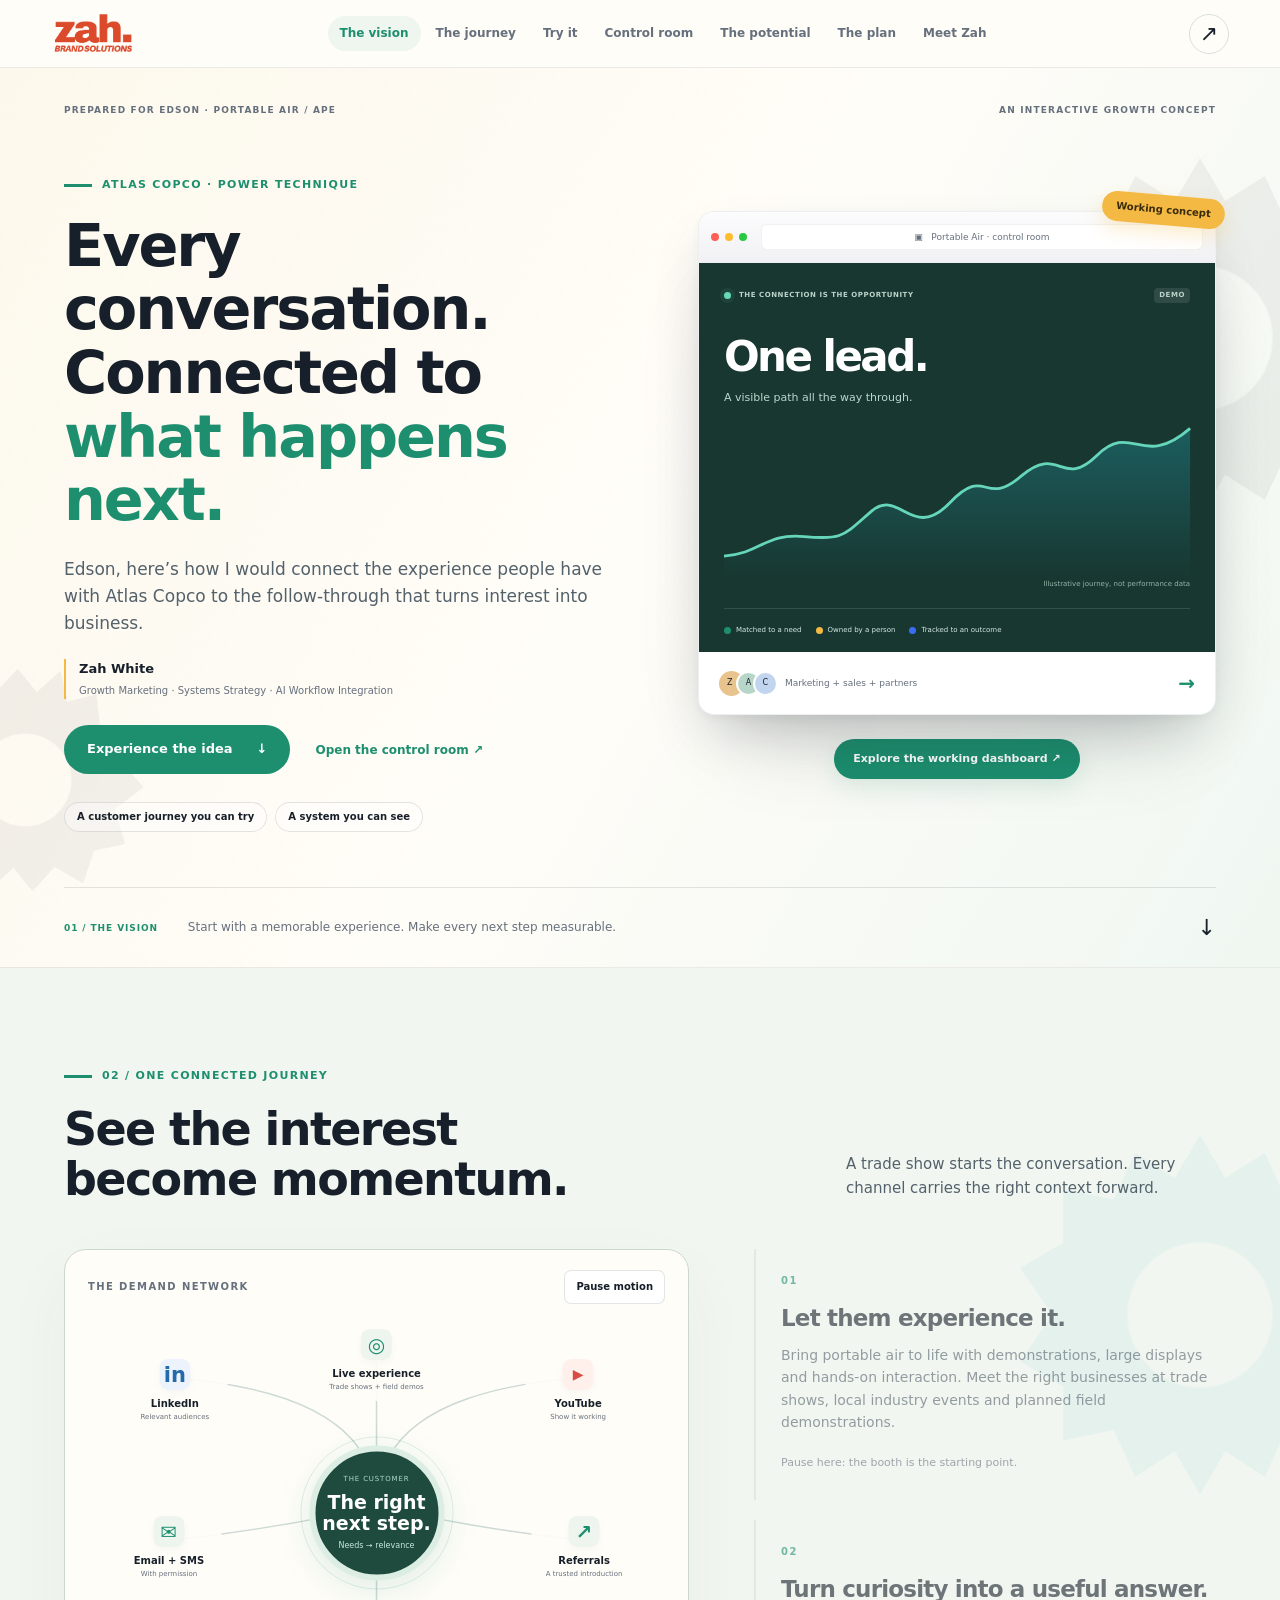
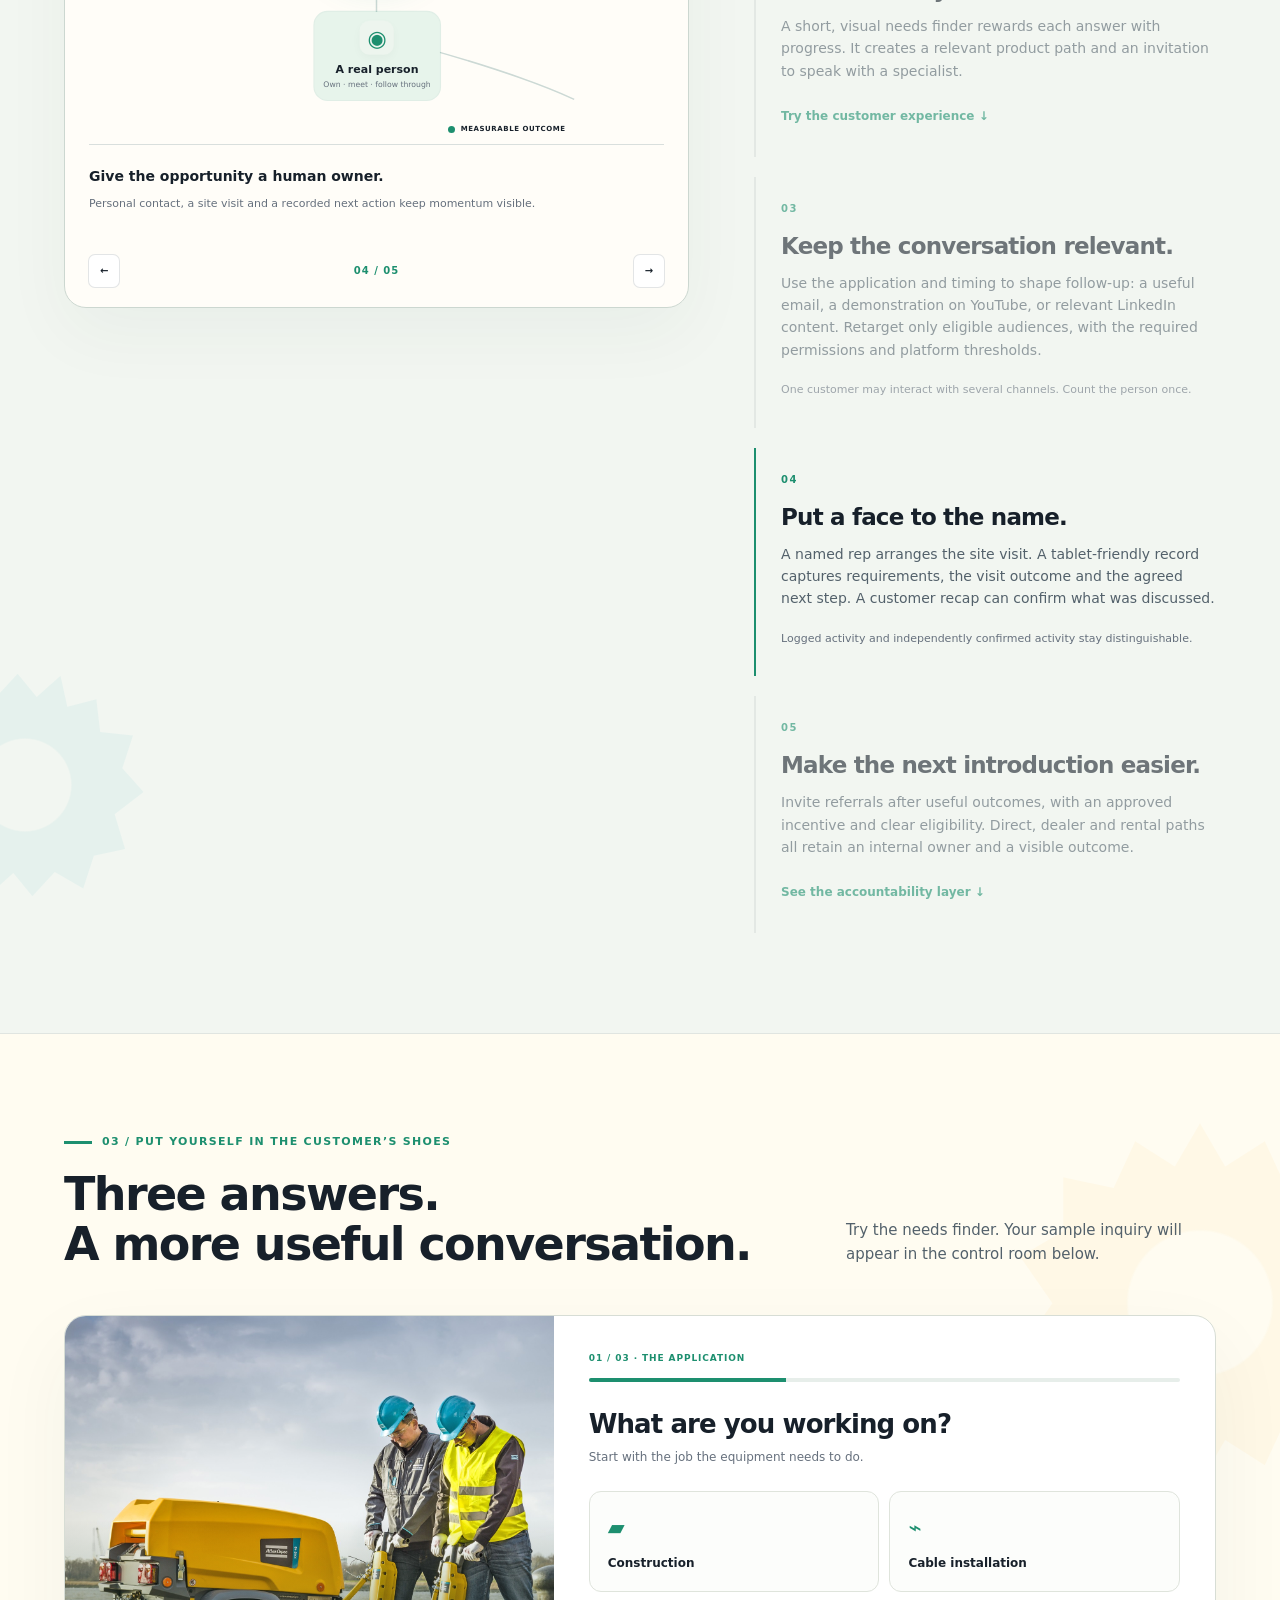
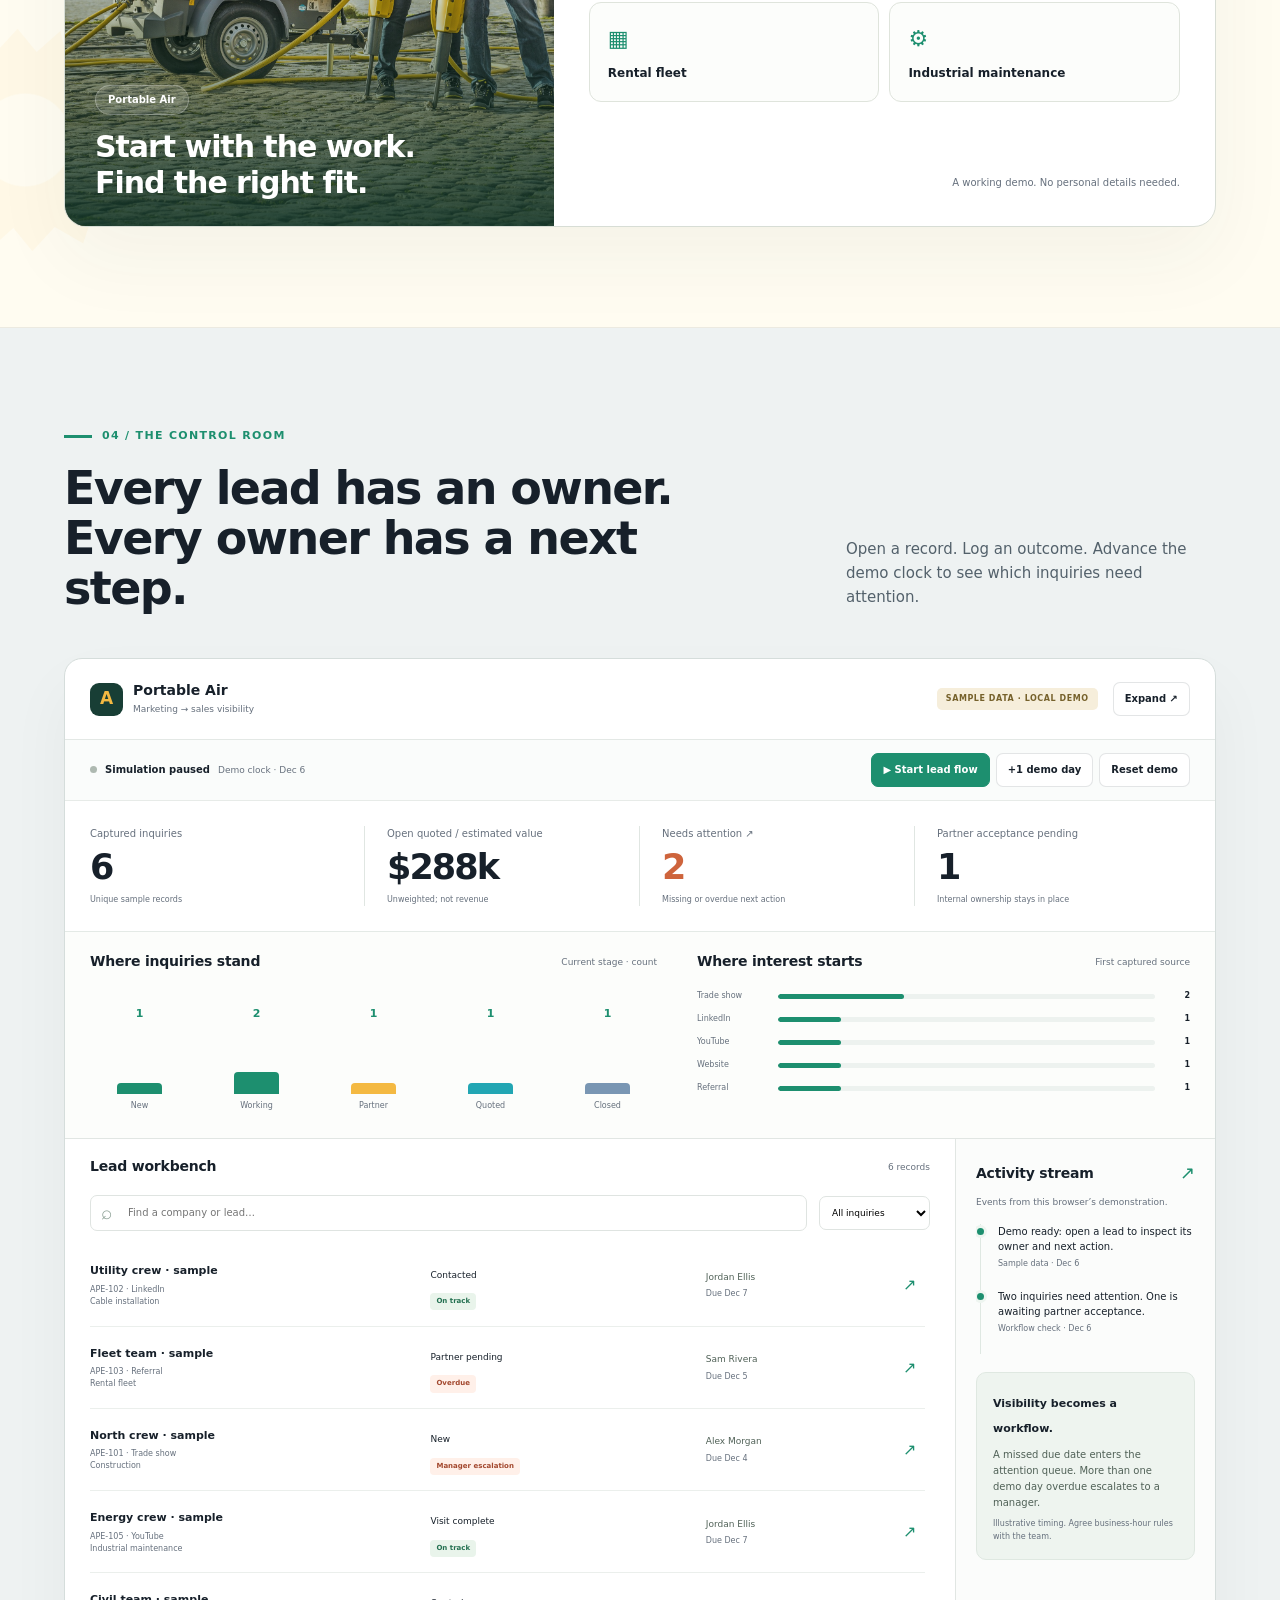
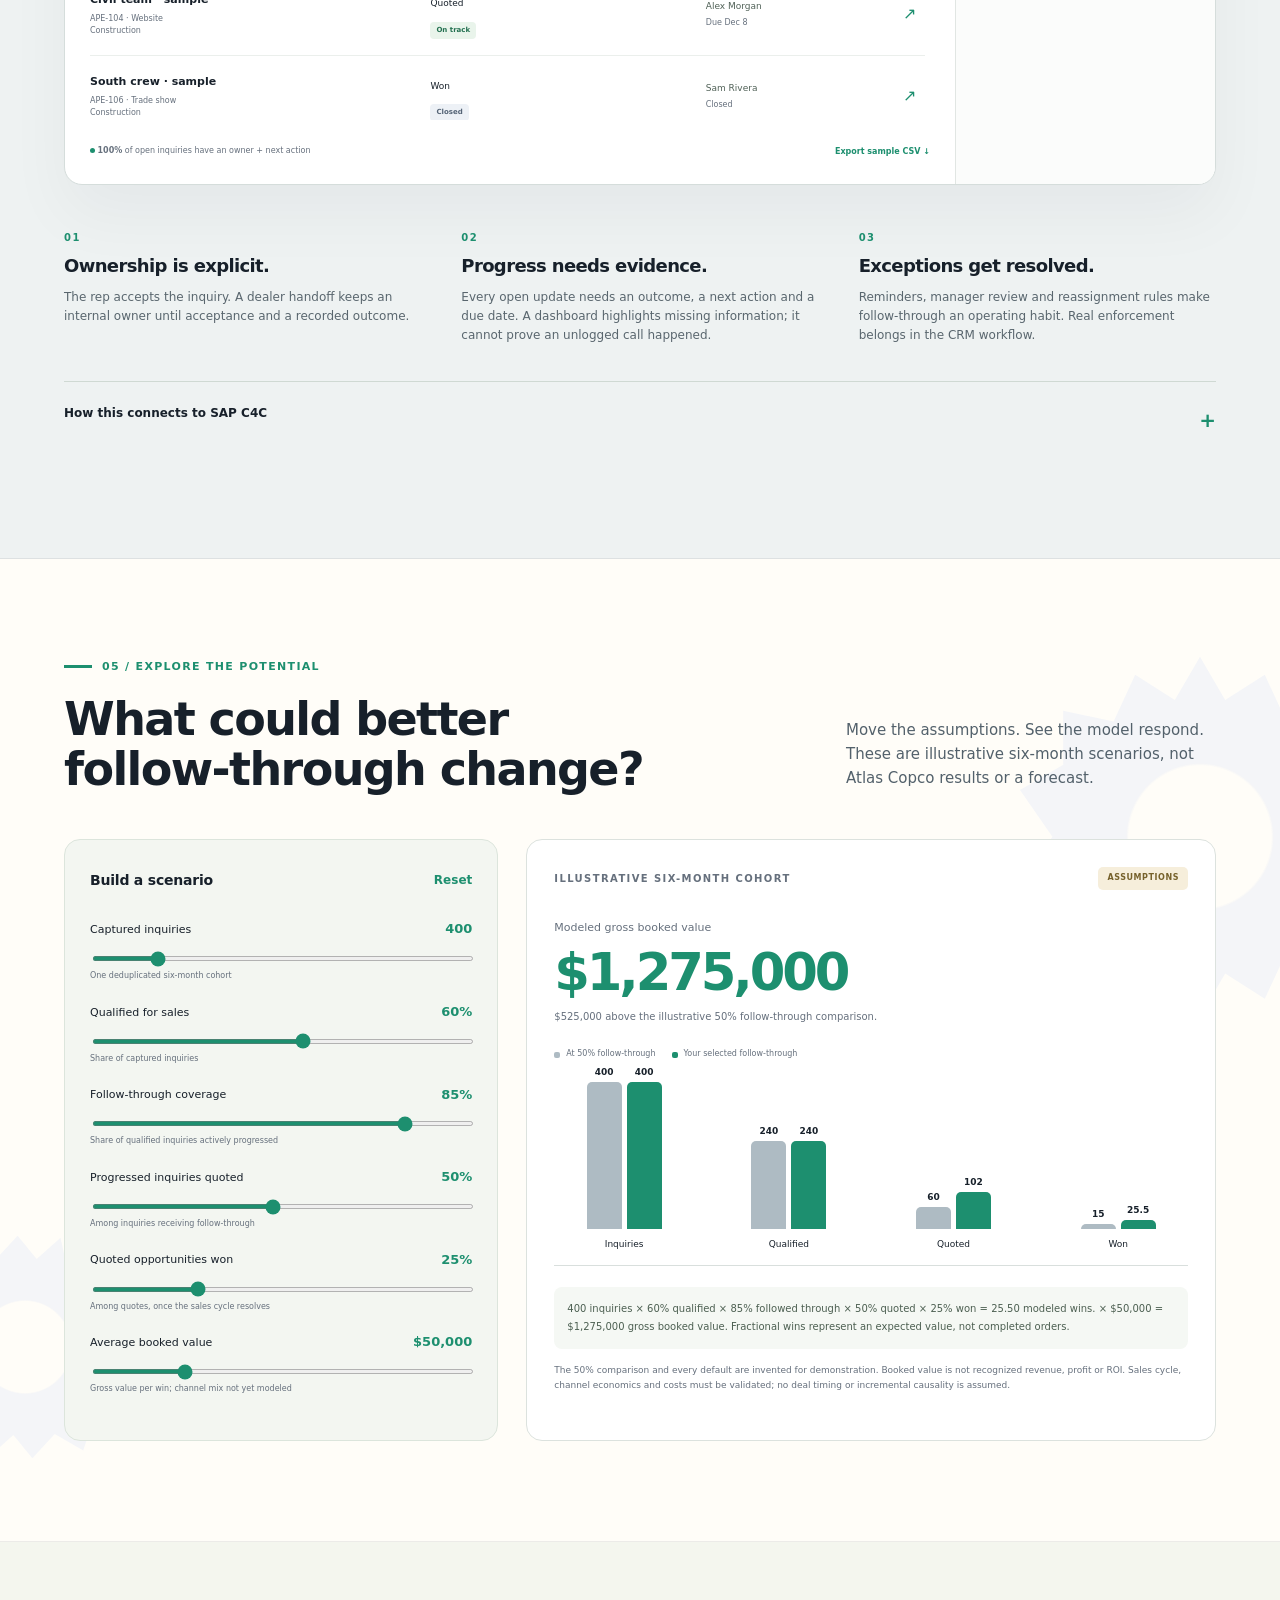
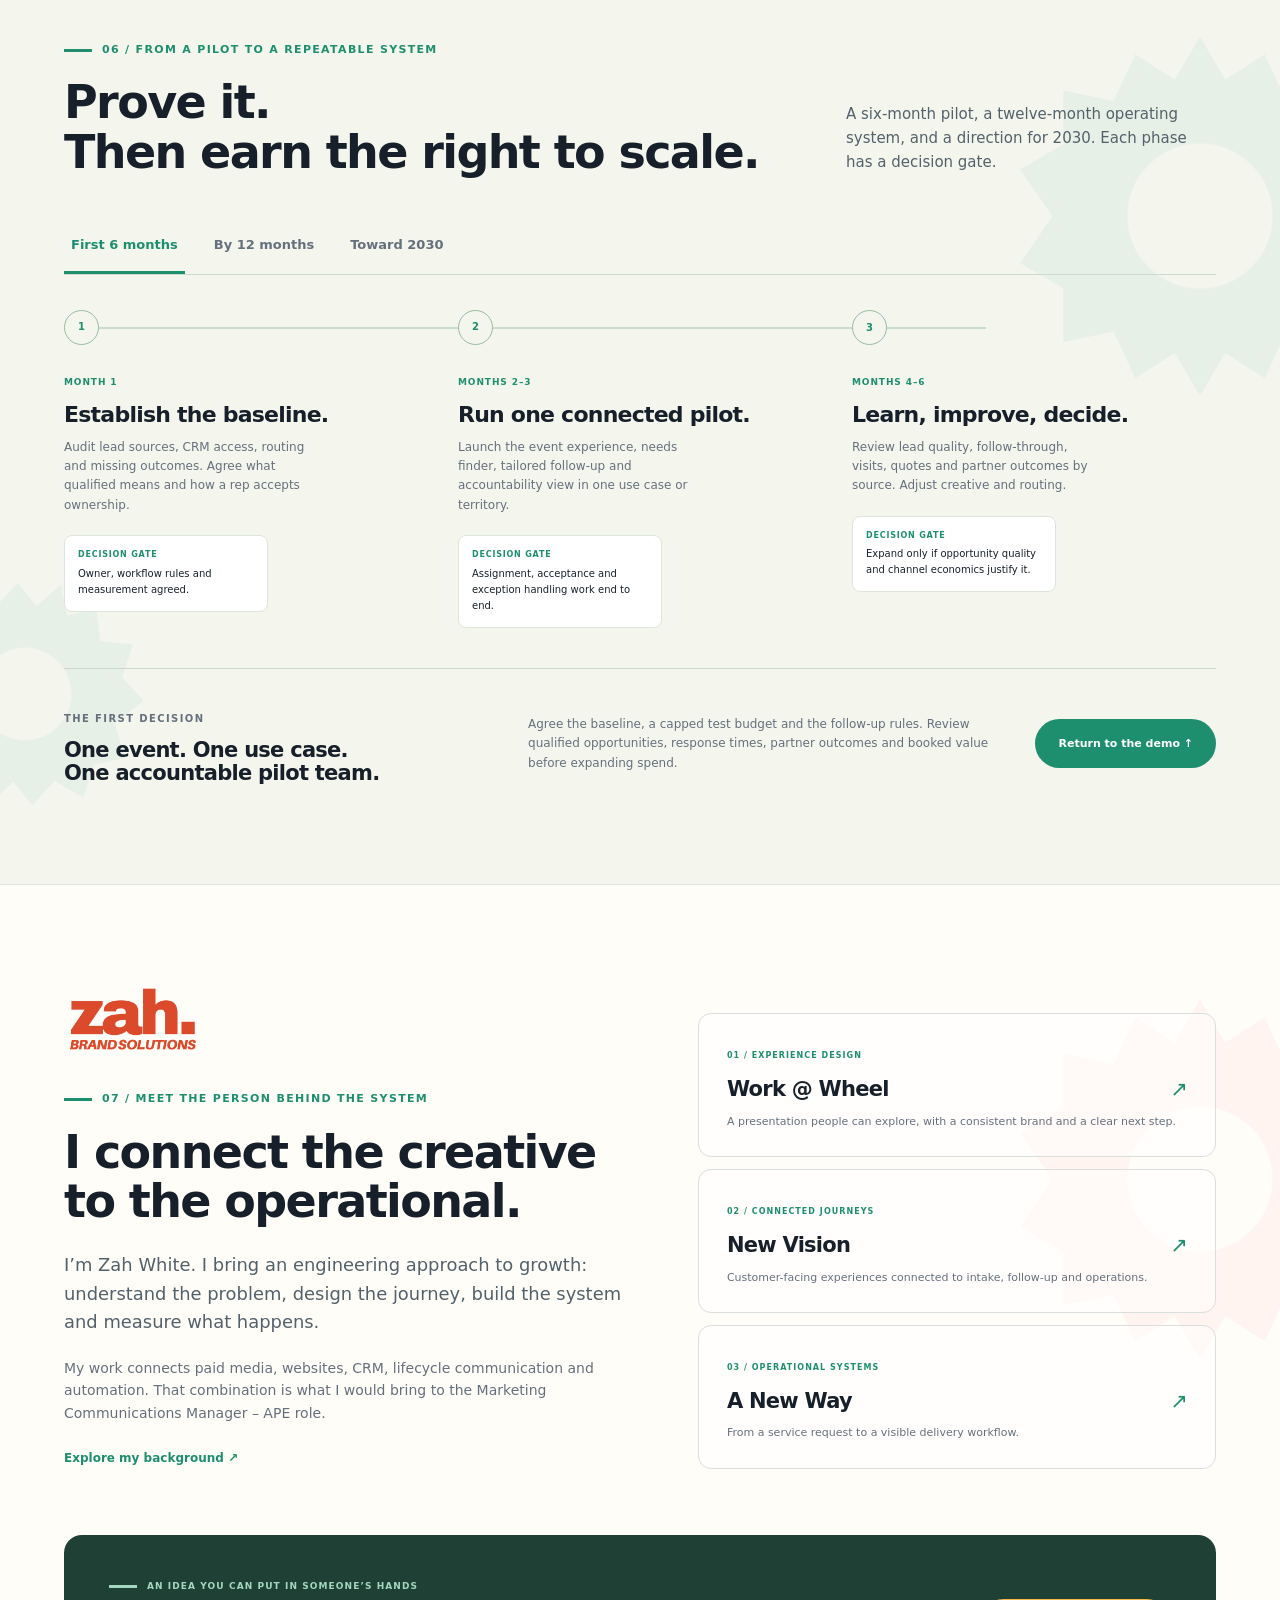
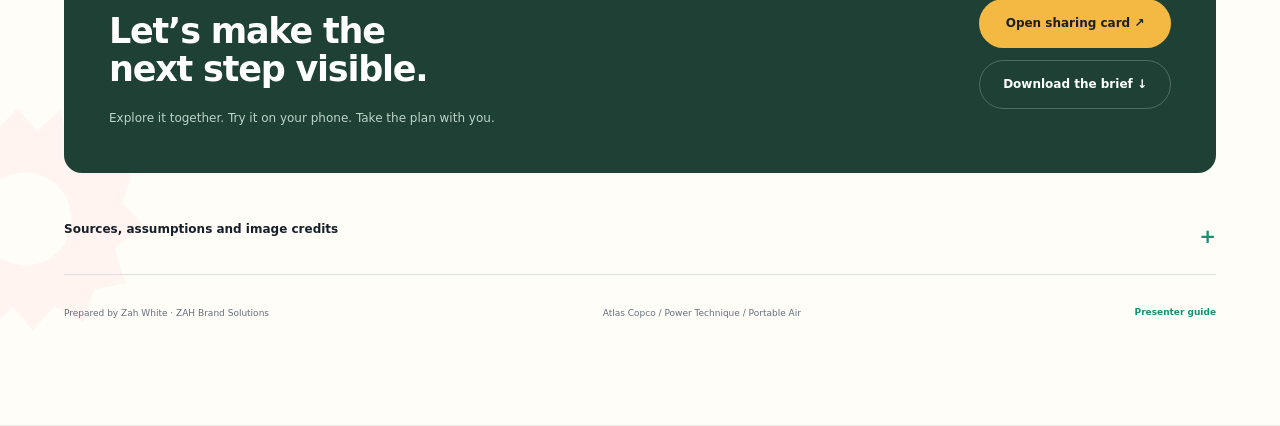
==== index.html @ 342d5163 "Publish interactive Portable Air growth concept" ====
<!doctype html>
<html lang="en">
<head>
<meta charset="utf-8"><meta name="viewport" content="width=device-width,initial-scale=1">
<meta name="robots" content="noindex,nofollow"><meta name="theme-color" content="#fffdf8">
<meta name="description" content="An interactive Portable Air growth concept by Zah White: experience the customer journey, lead accountability and a measurable pilot.">
<title>From interest to impact | Zah × Atlas Copco</title>
<link rel="icon" href="assets/zah-logo.png">
<style>/* ZAH Proposal Page system: palette, gear field, pills and browser teaser
   derived from the canonical New Vision reference. Interview-specific UI below. */
:root{--ink:#17202a;--muted:#66707d;--paper:#fffdf8;--line:#d9dfdd;--green:#1d8f6f;--teal:#22a6b3;--coral:#f05d5e;--gold:#f4b942;--blue:#3c6df0;--charcoal:#263238;--shadow:0 18px 42px rgba(23,32,42,.14)}
*{box-sizing:border-box}html{scroll-behavior:smooth;color-scheme:light;overflow-x:hidden;scroll-padding-top:90px}body{margin:0;font-family:Inter,ui-sans-serif,system-ui,-apple-system,BlinkMacSystemFont,"Segoe UI",sans-serif;color:var(--ink);background:var(--paper);line-height:1.6}button,input,select,textarea{font:inherit}button,a,input,select,textarea{-webkit-tap-highlight-color:transparent}button{cursor:pointer}a{color:inherit}button:disabled{opacity:.45;cursor:default}img,svg{max-width:100%}h1,h2,h3,p{margin-top:0}h1,h2,h3{line-height:1.08;letter-spacing:-.035em;text-wrap:balance}h1{font-size:clamp(36px,4.6vw,60px);margin-bottom:24px}h1 em{font-style:normal;color:var(--green)}h2{font-size:clamp(28px,3.8vw,46px);max-width:22ch;margin-bottom:24px}h3{font-size:21px;margin-bottom:13px}p{margin-bottom:20px}button{color:inherit}a,button{touch-action:manipulation}button:focus-visible,a:focus-visible,input:focus-visible,select:focus-visible,textarea:focus-visible,summary:focus-visible{outline:3px solid var(--blue);outline-offset:4px}[hidden]{display:none!important}.skip{position:fixed;top:-80px;left:15px;z-index:1000;padding:12px;background:white}.skip:focus{top:15px}.progress{position:fixed;inset:0 0 auto;height:4px;z-index:70;background:linear-gradient(90deg,var(--green),var(--teal),var(--gold),var(--coral));transform-origin:left;transform:scaleX(0)}
.nav-shell{position:sticky;top:0;z-index:30;display:flex;align-items:center;gap:24px;justify-content:space-between;padding:12px clamp(20px,4vw,70px);background:rgba(255,253,248,.94);border-bottom:1px solid #26323818;backdrop-filter:blur(18px)}.brand-link{flex-shrink:0;display:flex}.brand-link img{width:86px;height:auto;max-height:45px;object-fit:contain}.nav{display:flex;gap:3px;overflow-x:auto;scrollbar-width:none}.nav a{padding:8px 12px;border-radius:99px;text-decoration:none;font-size:12px;font-weight:750;color:var(--muted);white-space:nowrap}.nav a:hover,.nav a.active{color:var(--green);background:#1d8f6f12}.icon-btn{border:1px solid var(--line);background:transparent;width:40px;height:40px;border-radius:50%;display:inline-grid;place-items:center;flex-shrink:0;font-size:22px;line-height:1}.icon-btn:hover{background:#1d8f6f10}.section{position:relative;padding:clamp(56px,8vw,100px) clamp(22px,5vw,72px);border-bottom:1px solid #26323816;isolation:isolate}.section:not(.journey){overflow:hidden}.wrap{position:relative;z-index:1;width:min(1180px,100%);margin:auto}.wide{width:min(1320px,100%)}.section.gear-field::before,.section.gear-field::after{content:"";position:absolute;z-index:-1;width:var(--gear-size,360px);aspect-ratio:1;background:var(--gear-color,var(--charcoal));opacity:.055;pointer-events:none;transform:rotate(var(--gear-rotate,0deg));clip-path:polygon(50% 0%,57% 12%,68% 5%,74% 18%,88% 15%,88% 30%,100% 37%,91% 50%,100% 63%,88% 70%,88% 85%,74% 82%,68% 95%,57% 88%,50% 100%,43% 88%,32% 95%,26% 82%,12% 85%,12% 70%,0% 63%,9% 50%,0% 37%,12% 30%,12% 15%,26% 18%,32% 5%,43% 12%);mask:radial-gradient(circle,transparent 0 28%,#000 29% 100%)}.section.gear-field::before{right:-100px;top:10%}.section.gear-field::after{left:-90px;bottom:8%;width:230px;--gear-rotate:18deg}.eyebrow{display:flex;align-items:center;gap:10px;margin-bottom:20px;color:var(--green);font-weight:800;text-transform:uppercase;font-size:11px;letter-spacing:.12em;line-height:1.5}.eyebrow::before{content:"";width:28px;height:3px;background:var(--green);flex-shrink:0}.lead{font-size:clamp(16px,1.4vw,19px);line-height:1.6;color:#53616b;max-width:680px}.label{font-size:10px;font-weight:800;letter-spacing:.14em;color:var(--muted)}.micro{font-size:11px;color:var(--muted);line-height:1.6}.button{display:inline-flex;align-items:center;justify-content:center;gap:24px;min-height:49px;padding:13px 23px;border-radius:99px;background:var(--gold);color:var(--ink);font-weight:800;text-decoration:none;border:0;font-size:13px;transition:transform .2s,background .2s;text-align:center}.button:hover{transform:translateY(-2px)}.button.green{background:var(--green);color:white}.button.green:hover{background:#167558}.button.ghost{background:transparent;border:1px solid #26323830}.button.light{color:white;border-color:#ffffff3a}.text-link{border:0;background:none;color:var(--green);font-size:12px;font-weight:800;padding:6px 0;text-decoration:none;line-height:1.5}.text-link:hover{text-decoration:underline}.cta-row{display:flex;gap:25px;align-items:center;flex-wrap:wrap}.chips{display:flex;flex-wrap:wrap;gap:8px;margin-top:28px}.chip{display:inline-flex;padding:6px 12px;border:1px solid #26323820;border-radius:99px;background:#ffffff60;font-size:10px;font-weight:650}.split{display:grid;grid-template-columns:minmax(0,1.1fr) minmax(0,1fr);gap:clamp(32px,5vw,72px);align-items:center}.hero{background:linear-gradient(120deg,#f8efd75e,transparent 50%),linear-gradient(300deg,#dcefe871,transparent 50%),var(--paper);padding-top:35px;padding-bottom:0}.hero-topline{display:flex;justify-content:space-between;font-size:9px;font-weight:700;letter-spacing:.13em;color:var(--muted);padding-bottom:40px}.hero-grid{padding-bottom:55px}.hero .eyebrow{margin-top:20px}.hero .lead{font-size:17px}.byline{margin:22px 0 26px;border-left:2px solid var(--gold);padding-left:13px}.byline strong{display:block;font-size:13px}.byline span{display:block;font-size:10px;color:var(--muted);margin-top:3px;max-width:330px}.site-teaser{position:relative;display:block;text-decoration:none;text-align:center;animation:teaserFloat 6s ease-in-out infinite;max-width:540px;margin:auto;width:100%}.site-teaser:hover{animation-play-state:paused}.browser-mock{position:relative;z-index:1;border-radius:16px;overflow:hidden;border:1px solid #17202a12;background:white;box-shadow:0 4px 8px #17202a08,0 25px 55px -15px #17202a36,0 50px 90px -40px #17202a30}.browser-bar{display:flex;align-items:center;gap:6px;padding:12px;background:linear-gradient(#fcfcfd,#f1f1f4);border-bottom:1px solid #17202a10}.browser-bar i{width:8px;height:8px;border-radius:50%}.r{background:#ff5f57}.y{background:#febc2e}.g{background:#28c840}.url{flex:1;margin-left:8px;font-size:9px;color:var(--muted);border:1px solid #17202a10;border-radius:6px;background:white;padding:5px}.teaser-tag{position:absolute;top:-16px;right:-9px;z-index:3;background:var(--gold);color:#3a2b0c;font-size:10px;font-weight:850;padding:7px 14px;border-radius:99px;transform:rotate(5deg);box-shadow:0 8px 18px #f4b94240}.teaser-cta{display:inline-flex;background:var(--green);color:white;font-size:11px;font-weight:750;padding:11px 19px;border-radius:99px;margin-top:24px;box-shadow:0 9px 24px #1d8f6f20}.hero-dash{background:#183731;color:white;padding:25px 25px 16px;text-align:left}.mini-heading{display:flex;gap:8px;align-items:center;letter-spacing:.08em;font-size:7px;font-weight:600;color:#bbd2c9}.demo-label{margin-left:auto;font-size:7px;background:#ffffff1a;border-radius:4px;padding:2px 5px}.live-dot,.tiny-dot{display:inline-block;width:7px;height:7px;background:var(--green);border-radius:50%;flex-shrink:0}.live-dot{background:#67d9b6;box-shadow:0 0 0 4px #67d9b612}.hero-number{margin:29px 0 0}.hero-number b{display:block;font-size:42px;line-height:1.2;letter-spacing:-.06em}.hero-number span{font-size:11px;color:#bcd7cb}.hero-line{margin-top:12px}.hero-line svg{width:100%;display:block;overflow:visible}.draw-line{stroke-dasharray:700;stroke-dashoffset:700;animation:draw 4s ease forwards}.hero-line>span{display:block;text-align:right;font-size:7px;color:#91b6a8}.mini-status{display:flex;gap:14px;flex-wrap:wrap;border-top:1px solid #ffffff20;padding-top:16px;margin-top:18px;font-size:7px;color:#d6e9e2}.mini-status span{display:flex;gap:5px;align-items:center}.gold{background:var(--gold)}.blue{background:var(--blue)}.teaser-foot{display:flex;align-items:center;gap:15px;padding:15px 20px;font-size:9px;color:var(--muted)}.teaser-foot b{margin-left:auto;font-size:20px;color:var(--green)}.avatar-stack{display:flex;align-items:center;border-radius:50%;background:#e8c38d;width:25px;height:25px;font-size:8px;padding-left:8px;margin-right:26px;color:var(--ink);position:relative}.avatar-stack span{position:absolute;border:2px solid white;display:grid;place-items:center;border-radius:50%;width:25px;height:25px;left:17px;background:#b7d5c9}.avatar-stack span+span{left:34px;background:#c1d5ef}.chapter-foot{border-top:1px solid #26323820;padding:22px 0;display:flex;align-items:center;gap:30px}.chapter-foot>span{font-size:9px;font-weight:800;letter-spacing:.1em;white-space:nowrap;color:var(--green)}.chapter-foot p{font-size:12px;margin:0;color:var(--muted)}.chapter-foot a{margin-left:auto;text-decoration:none;font-size:22px}.section-heading{display:flex;justify-content:space-between;align-items:end;gap:55px;margin-bottom:45px}.section-heading h2{margin-bottom:0}.section-heading>.lead{max-width:370px;font-size:15px;margin:0 0 4px}.fade-up{transition:transform .7s ease,opacity .7s ease}.js .fade-up:not(.visible){opacity:0;transform:translateY(22px)}
.journey{background:#f2f6f1}.journey-layout{display:grid;grid-template-columns:1.15fr .85fr;gap:65px;align-items:start}.journey-visual{position:sticky;top:98px;border:1px solid #ccd7d0;border-radius:22px;background:#fffdf8;box-shadow:0 25px 70px #2043350b;overflow:hidden}.flow-top{padding:20px 23px 0;display:flex;justify-content:space-between;align-items:center;gap:12px}.small-btn{display:inline-flex;align-items:center;justify-content:center;gap:5px;min-height:34px;border:1px solid #26323820;background:white;border-radius:7px;padding:6px 11px;font-size:10px;font-weight:700;line-height:1.4}.small-btn:hover{background:#eef5f1}.small-btn.primary{color:white;background:var(--green);border-color:var(--green)}.network{position:relative;aspect-ratio:600/440;margin:0 15px;isolation:isolate}.connections{position:absolute;inset:0;width:100%;height:100%;overflow:visible}.flow-node{position:absolute;z-index:1;background:#fffdf8e8;border:0;display:flex;flex-direction:column;align-items:center;padding:8px;border-radius:12px;transform:translate(-50%,-50%);transition:transform .5s,background .5s,box-shadow .5s;min-width:105px}.flow-node b{font-size:10px;margin:6px 0 0}.flow-node small{font-size:7px;color:var(--muted)}.node-icon,.social-icon{width:31px;height:31px;border-radius:9px;background:#edf5ee;display:grid;place-items:center;font-size:20px;font-weight:700;color:var(--green);box-shadow:0 3px 9px #17202a08}.li{background:#edf3fc;color:#2469aa;font-size:21px}.yt{background:#fff0ec;color:#d64c42;font-size:14px}.flow-node.event{left:50%;top:13%}.flow-node.linkedin{left:16%;top:20%}.flow-node.youtube{left:84%;top:20%}.flow-node.email{left:15%;top:56%}.flow-node.referral{left:85%;top:56%}.flow-node.sales{left:50%;top:81%}.flow-hub{position:absolute;top:48%;left:50%;transform:translate(-50%,-50%);width:135px;height:135px;border-radius:50%;background:#1f4a3e;color:white;border:6px solid #dceee4;display:flex;flex-direction:column;align-items:center;justify-content:center;box-shadow:0 8px 35px #1d8f6f24;transition:transform .5s}.flow-hub>span:not(.hub-ring){font-size:7px;letter-spacing:.12em;color:#afd9c7}.flow-hub b{font-size:19px;line-height:1.1;margin:7px 0}.flow-hub small{font-size:8px;color:#c5e8dc}.hub-ring{position:absolute;inset:-15px;border:1px solid #1d8f6f24;border-radius:50%}.flow-result{position:absolute;left:62%;bottom:1%;font-size:7px;letter-spacing:.08em;font-weight:750;display:flex;align-items:center;gap:6px}.network[data-focus="0"] .event,.network[data-focus="2"] :is(.linkedin,.youtube,.email),.network[data-focus="3"] .sales,.network[data-focus="4"] .referral{background:#e7f4eb;transform:translate(-50%,-50%) scale(1.1);box-shadow:0 0 0 1px #1d8f6f22}.network[data-focus="1"] .flow-hub{transform:translate(-50%,-50%) scale(1.13)}.orb{offset-distance:0;animation:travel 4s linear infinite}.orb1{offset-path:path('M95 75Q300 90 300 205V335')}.orb2{offset-path:path('M505 75Q300 90 300 205V335');animation-delay:-1.5s;fill:var(--blue)}.orb3{offset-path:path('M80 240Q185 230 300 205V335Q435 370 500 400');animation-delay:-2.7s;fill:var(--gold)}.flow-caption{margin:5px 24px 0;padding:18px 0;border-top:1px solid var(--line);min-height:110px}.flow-caption b{font-size:14px}.flow-caption p{font-size:11px;margin:6px 0 0;color:var(--muted)}.scene-controls{display:flex;justify-content:space-between;align-items:center;padding:0 23px 19px}.scene-controls span{font-size:10px;letter-spacing:.1em;color:var(--green);font-weight:800}.journey-story{display:grid;gap:20px}.story-step{padding:24px 0 29px 25px;border-left:2px solid #d9dfdd;opacity:.6;transition:opacity .5s,border-color .5s;scroll-margin-top:120px}.story-step.active{opacity:1;border-color:var(--green)}.step-number{display:block;color:var(--green);font-size:10px;letter-spacing:.15em;font-weight:800;margin-bottom:17px}.story-step h3{font-size:23px}.story-step p{font-size:14px;color:#53616b}.story-step .micro{display:block}.finder-section{background:#fffcf1}.finder-layout{display:grid;grid-template-columns:.85fr 1.15fr;gap:0;border:1px solid #d7ddd5;border-radius:22px;overflow:hidden;box-shadow:0 30px 80px #2632380d;background:white}.finder-photo{position:relative;min-height:470px}.finder-photo img{position:absolute;width:100%;height:100%;object-fit:cover;object-position:43% center}.finder-photo:after{content:'';position:absolute;inset:0;background:linear-gradient(transparent 40%,#123629df)}.finder-photo>div{position:absolute;z-index:1;bottom:25px;left:30px;right:30px;color:white}.finder-photo .chip{background:#ffffff20;border-color:#ffffff40;margin-bottom:14px}.finder-photo h3{font-size:30px;line-height:1.2;margin:0}.finder-card{padding:35px;display:flex;flex-direction:column;min-height:510px}.finder-progress{font-size:9px;font-weight:800;letter-spacing:.1em;color:var(--green);margin-bottom:28px}.finder-progress>div{height:4px;border-radius:99px;background:#e7eeea;margin-top:13px;overflow:hidden}.finder-progress i{display:block;height:100%;width:33.33%;background:var(--green);transition:width .5s}.finder-card h3{font-size:26px;margin-bottom:10px}.finder-card p{color:var(--muted);font-size:12px}.options-grid{display:grid;grid-template-columns:1fr 1fr;gap:10px;margin-top:24px}.option{background:#fcfdfb;border:1px solid #dfe4dc;border-radius:12px;text-align:left;padding:18px;min-height:87px;transition:transform .2s,background .2s,border-color .2s}.option:hover{background:#edf7f0;border-color:var(--green);transform:translateY(-2px)}.option>span{display:block;color:var(--green);font-size:22px;margin-bottom:8px}.option b{font-size:12px;display:block}.finder-bottom{margin-top:auto;padding-top:25px;display:flex;gap:20px;align-items:center}.finder-bottom>.micro{margin-left:auto;font-size:10px}.answer-chip{display:inline-block;border:1px solid #d8e6df;border-radius:99px;padding:4px 10px;font-size:9px;margin:3px;background:#f0f7f2}.result-card{padding:0}.result-card .eyebrow{margin-bottom:13px;font-size:9px}.result-card h3{font-size:27px}.result-fit{padding:13px;background:#f4f7f1;border-radius:10px;font-size:11px;margin:16px 0}.result-fit b{display:block;margin-bottom:5px}.result-actions{display:flex;gap:15px;align-items:center;flex-wrap:wrap}.result-actions .button{font-size:11px;min-height:43px}.success-note{margin-top:15px;font-size:12px;color:var(--green);font-weight:750}.finder-card .result-person{display:flex;align-items:center;gap:10px;font-size:11px;color:var(--ink);margin-bottom:20px}.person-dot{display:grid;place-items:center;width:30px;height:30px;border-radius:50%;background:#dfeddf;font-size:10px}.result-messages{display:flex;gap:10px;flex-wrap:wrap;margin-bottom:18px}.result-messages span{font-size:9px;padding:5px 8px;border:1px dashed #acbbb0;border-radius:5px}
.control-section{background:#eef2f2}.dashboard{border:1px solid #d5dddb;border-radius:18px;background:white;box-shadow:0 30px 65px #17202a0b;overflow:hidden;transition:box-shadow .3s}.dash-top{display:flex;align-items:center;justify-content:space-between;gap:20px;padding:22px 25px;border-bottom:1px solid #e3e8e5}.dash-wordmark{display:flex;align-items:center;gap:10px}.dash-logo{display:grid;place-items:center;width:33px;height:33px;border-radius:9px;background:#183e35;color:#f4b942;font-size:17px;font-weight:800}.dash-wordmark b{font-size:14px;display:block;line-height:1.3}.dash-wordmark div>span{display:block;font-size:9px;color:var(--muted);margin-top:3px}.dash-top-right{display:flex;align-items:center;gap:15px}.demo-pill{display:inline-block;font-size:8px;font-weight:800;letter-spacing:.07em;padding:5px 9px;border-radius:5px;background:#f6eedb;color:#76612b}.dash-toolbar{background:#fafcfb;padding:13px 25px;display:flex;gap:15px;align-items:center;justify-content:space-between;border-bottom:1px solid #e7ebe8}.dash-toolbar>div:first-child{display:flex;align-items:center;gap:8px;flex-wrap:wrap;font-size:10px}.dash-toolbar>div:first-child>span:last-child{color:var(--muted);font-size:9px}.dash-actions{display:flex;gap:6px}.dash-toolbar .live-dot{background:#aeb9b1;box-shadow:none}.dash-toolbar .live-dot.running{background:var(--green);box-shadow:0 0 0 4px #1d8f6f12}.kpi-grid{display:grid;grid-template-columns:repeat(4,1fr);gap:0;padding:25px}.kpi{padding:0 22px;border:0;border-right:1px solid #e0e6e2;background:transparent;text-align:left;line-height:1.5}.kpi:first-child{padding-left:0}.kpi:last-child{border:0}.kpi>span{display:block;font-size:10px;color:var(--muted)}.kpi>b{display:block;font-size:35px;letter-spacing:-.055em;line-height:1.3;margin:4px 0;color:var(--ink);font-weight:700;font-variant-numeric:tabular-nums}.kpi small{font-size:8px;color:var(--muted);display:block}.kpi.attention b{color:#ce643c}.kpi.attention:hover{background:#fff8ec}.dash-content{display:grid;grid-template-columns:minmax(0,1fr) 260px;border-top:1px solid #e1e6e3}.lead-panel{min-width:0;padding:20px 25px}.panel-title{display:flex;align-items:center;justify-content:space-between;gap:10px}.panel-title h3{font-size:14px;letter-spacing:-.015em;margin:0}.panel-title>span{font-size:9px;color:var(--muted)}.filters{display:flex;gap:12px;align-items:center;margin:20px 0 14px}.search{display:flex;align-items:center;gap:8px;border:1px solid #dfe4e1;border-radius:7px;padding-left:10px;flex:1;min-width:100px}.search input{border:0;min-width:0;width:100%;padding:9px 8px;background:none;font-size:10px}.search>span{font-size:19px;color:#8da196}.filters select{font-size:9px;border:1px solid #dfe4e1;border-radius:7px;padding:10px 8px;max-width:170px;background:white}.lead-list{max-height:475px;overflow:auto;padding:0 5px 0 0;scrollbar-width:thin;scrollbar-color:#c6d5cb transparent}.lead-row{display:grid;grid-template-columns:1.25fr 1fr .7fr 17px;gap:15px;align-items:center;padding:15px 5px 15px 0;border:0;border-bottom:1px solid #ebefec;background:white;text-align:left;width:100%;transition:background .2s}.lead-row:hover{background:#f4f9f6}.lead-row strong{display:block;font-size:11px;font-weight:700}.lead-row .row-meta{display:block;font-size:8px;color:var(--muted);margin-top:4px;line-height:1.5}.lead-row .stage{font-size:9px}.lead-row .owner-name{font-size:9px;display:block;color:#506157}.lead-row .row-arrow{color:var(--green)}.status-chip{font-size:7px;font-weight:650;display:inline-flex;border-radius:4px;padding:3px 6px;margin-top:6px;background:#f0f2f1;color:#66736c}.status-chip.green{background:#e9f4eb;color:#237050}.status-chip.red{background:#fff0e9;color:#a3482e}.status-chip.amber{background:#fff4d8;color:#805f13}.status-chip.neutral{background:#edf1f6;color:#556476}.workbench-foot{display:flex;align-items:center;justify-content:space-between;gap:15px;font-size:8px;color:var(--muted);padding-top:20px}.workbench-foot .tiny-dot{width:5px;height:5px}.workbench-foot .text-link{font-size:8px;white-space:nowrap}.activity-panel{padding:20px;border-left:1px solid #e1e6e3;background:#fbfcfb}.activity-panel .micro{font-size:9px;margin:7px 0 14px}.activity-icon{font-size:18px!important;color:var(--green)!important}.activity-list{list-style:none;padding:0;margin:0;max-height:260px;overflow:auto;scrollbar-width:thin}.activity-list li{position:relative;padding:0 0 19px 17px;border-left:1px solid #dfe8e2;margin-left:4px;font-size:10px;line-height:1.5}.activity-list li:before{content:'';position:absolute;width:7px;height:7px;left:-4px;top:4px;border-radius:50%;background:var(--green);box-shadow:0 0 0 3px #eef5f0}.activity-list small{font-size:8px;color:var(--muted);display:block;margin-top:4px}.rule-note{background:#eef4ef;border:1px solid #dfe8e1;padding:16px;border-radius:10px;margin-top:18px}.rule-note b{font-size:11px}.rule-note p{font-size:10px;color:#506157;margin:7px 0}.rule-note>span{font-size:8px;color:var(--muted);display:block}.accountability-grid{display:grid;grid-template-columns:repeat(3,1fr);gap:40px;margin-top:45px}.accountability-grid h3{font-size:18px}.accountability-grid p{font-size:12px;color:#59666e}.accountability-grid .step-number{margin-bottom:10px}.technical{border-top:1px solid #cfd9d3;margin-top:15px}.technical summary,.source-notes summary{padding:22px 0;cursor:pointer;font-size:12px;font-weight:750;display:flex;justify-content:space-between;list-style:none}.technical summary>span,.source-notes summary>span{font-size:20px;color:var(--green)}.technical-grid{display:grid;grid-template-columns:1fr 1fr;gap:35px;padding:10px 0 20px}.technical h3{font-size:17px}.technical p{font-size:12px;color:#59666e}.dashboard.expanded{position:fixed;inset:18px;z-index:60;overflow:auto;max-height:calc(100dvh - 36px);box-shadow:0 0 0 30px #fffdf8ed}.dashboard.expanded .lead-list{max-height:calc(100dvh - 335px)}body.dash-open{overflow:hidden}.empty{font-size:12px;color:var(--muted);padding:40px;text-align:center}
.model-section{background:#fffdf8}.model-layout{display:grid;grid-template-columns:.85fr 1.35fr;gap:28px}.model-controls{background:#f3f6f1;border:1px solid #dce5dc;border-radius:16px;padding:25px}.model-controls .panel-title{margin-bottom:24px}.range-field{margin-bottom:19px}.range-field>label{font-size:11px;display:flex;justify-content:space-between;align-items:center;gap:15px}.range-field output{font-weight:800;font-size:13px;color:var(--green)}.range-field input{width:100%;accent-color:var(--green);height:5px;display:block;margin-top:16px;cursor:pointer}.range-field input:focus-visible{outline-offset:9px}.range-field>small{font-size:8px;color:var(--muted);display:block;margin-top:9px}.model-output{border-radius:16px;background:white;border:1px solid #dce2de;padding:27px}.model-head{display:flex;justify-content:space-between;align-items:center;gap:12px}.model-revenue{margin:23px 0}.model-revenue>span{font-size:11px;color:var(--muted)}.model-revenue>b{display:block;font-size:clamp(34px,4vw,53px);letter-spacing:-.06em;line-height:1.3;font-weight:750;color:var(--green)}.model-revenue p{font-size:10px;color:var(--muted);margin:4px 0 0}.chart-legend{display:flex;gap:16px;font-size:8px;color:var(--muted);flex-wrap:wrap}.chart-legend>span{display:flex;gap:6px;align-items:center}.chart-legend i{width:6px;height:6px;border-radius:2px}.model-chart{height:205px;display:flex;gap:25px;align-items:end;padding:20px 0 0;border-bottom:1px solid var(--line);margin-bottom:21px}.chart-group{flex:1;min-width:0;height:100%;display:flex;flex-direction:column;align-items:center;justify-content:flex-end;position:relative}.chart-bars{display:flex;align-items:end;justify-content:center;gap:5px;width:100%;height:calc(100% - 37px)}.chart-bar{width:28%;max-width:35px;min-height:1px;border-radius:5px 5px 0 0;background:var(--green);transition:height .7s cubic-bezier(.22,.68,0,1);position:relative}.chart-bar.baseline{background:#aebbc3}.chart-label{font-size:9px;height:36px;padding-top:8px;text-align:center}.chart-value{position:absolute;top:-17px;font-size:9px;left:50%;transform:translateX(-50%);white-space:nowrap;font-weight:700}.model-explanation{font-size:10px;background:#f5f8f4;padding:13px;border-radius:8px;color:#4c5f51;line-height:1.8}.model-disclaimer{font-size:9px;margin-top:14px;margin-bottom:0}.roadmap-section{background:#f4f6ee}.timeline-tabs{display:flex;border-bottom:1px solid #cddace;gap:22px;margin-bottom:35px}.timeline-tabs button{background:none;border:0;border-bottom:3px solid transparent;font-size:13px;padding:12px 7px 15px;color:var(--muted);font-weight:650}.timeline-tabs button[aria-selected="true"]{color:var(--green);border-color:var(--green)}.timeline{display:grid;grid-template-columns:repeat(3,1fr);gap:30px;position:relative}.timeline:before{content:'';position:absolute;top:17px;left:14px;right:20%;height:2px;background:#c9dccd}.phase{position:relative;padding-top:0;animation:rise .5s ease both}.phase:nth-child(2){animation-delay:.08s}.phase:nth-child(3){animation-delay:.16s}.phase-dot{width:35px;height:35px;display:grid;place-items:center;background:#f4f6ee;border:1px solid #98ba9c;color:var(--green);border-radius:50%;font-size:10px;font-weight:800;margin-bottom:22px}.phase>span:not(.phase-dot){font-size:9px;font-weight:800;letter-spacing:.1em;color:var(--green)}.phase h3{margin:11px 0;font-size:22px}.phase p{font-size:12px;color:var(--muted);max-width:32ch}.gate{padding:13px;border-radius:8px;background:white;border:1px solid #dce5d9;font-size:10px;max-width:32ch}.gate b{display:block;color:var(--green);font-size:8px;letter-spacing:.1em;margin-bottom:4px}.pilot-decision{display:grid;grid-template-columns:1fr 1.1fr auto;gap:30px;align-items:center;border-top:1px solid #cbd7c7;padding-top:35px;margin-top:40px}.pilot-decision h3{font-size:21px;margin:10px 0 0}.pilot-decision p{font-size:12px;color:var(--muted);margin:0}.pilot-decision .button{font-size:11px}.about-section{background:#fffdf8}.brand-logo{width:140px;height:auto;margin-bottom:28px}.about-grid{align-items:start}.about-grid>div>p:not(.eyebrow):not(.lead){font-size:14px;color:var(--muted)}.proof-stack{display:grid;gap:12px;padding-top:28px}.proof-stack a{padding:26px 28px;border:1px solid var(--line);border-radius:13px;text-decoration:none;transition:transform .3s,background .3s;background:#ffffff75}.proof-stack a:hover{transform:translateX(6px);background:#eef5ef}.proof-stack span{font-size:8px;letter-spacing:.13em;font-weight:750;color:var(--green)}.proof-stack h3{font-size:21px;margin-top:12px;margin-bottom:12px;display:flex;justify-content:space-between}.proof-stack h3 b{color:var(--green);font-weight:400}.proof-stack p{font-size:11px;color:var(--muted);margin:0}.close-box{display:flex;align-items:center;justify-content:space-between;gap:40px;margin-top:65px;padding:45px;border-radius:18px;background:#1e4035;color:white}.close-box h2{font-size:35px;max-width:17ch;margin-bottom:20px}.close-box .eyebrow{color:#a4d7bf;font-size:9px}.close-box .eyebrow:before{background:#a4d7bf}.close-box p:not(.eyebrow){font-size:12px;color:#bdd4c8;margin:0}.close-actions{display:flex;flex-direction:column;gap:12px;flex-shrink:0}.close-actions .button{font-size:12px}.source-notes{margin-top:25px;border-bottom:1px solid var(--line)}.source-notes>div{font-size:11px;color:var(--muted);max-width:900px;padding-bottom:20px}.source-notes li{margin-bottom:7px}.source-notes a{color:var(--green)}footer{display:flex;justify-content:space-between;gap:25px;padding-top:25px;font-size:9px;color:var(--muted);align-items:center}footer .text-link{font-size:9px}.presenter{position:fixed;bottom:15px;left:50%;transform:translateX(-50%);z-index:65;max-width:calc(100% - 24px);width:530px;padding:14px 18px;border:1px solid #1d8f6f40;border-radius:13px;box-shadow:0 12px 60px #17202a30;background:#fffdf8fa;backdrop-filter:blur(20px)}.presenter>span{font-size:8px;color:var(--green);font-weight:800;letter-spacing:.1em}.presenter p{font-size:11px;margin:5px 0 10px}.presenter>div{display:flex;gap:10px}.presenter .small-btn:last-child{margin-left:auto}dialog{padding:0;border:1px solid #cad8ce;border-radius:19px;background:var(--paper);color:var(--ink);box-shadow:0 25px 90px #17202a40;max-width:calc(100vw - 30px);width:570px;max-height:calc(100dvh - 32px);overflow:auto}dialog::backdrop{background:#132c23a0;backdrop-filter:blur(5px)}.dialog-top{display:flex;justify-content:space-between;align-items:center;gap:15px;padding:18px 25px;border-bottom:1px solid #d6e0d8;position:sticky;top:0;background:var(--paper);z-index:1}.dialog-body{padding:25px}.dialog-body h2{font-size:28px;margin-bottom:14px}.lead-meta{display:flex;gap:7px;flex-wrap:wrap;margin-bottom:15px}.lead-meta>span{font-size:10px;padding:5px 8px;border:1px solid var(--line);border-radius:7px}.lead-current{padding:15px;background:#eef4ed;font-size:12px;border-radius:9px;margin:15px 0}.lead-current b{display:block;color:var(--green)}.history{padding-left:16px;font-size:11px;margin:18px 0}.history li{padding:0 0 12px 4px}.history small{display:block;color:var(--muted);font-size:9px;margin-top:3px}.dialog-body form{border-top:1px solid var(--line);padding-top:24px}.dialog-body h3{font-size:19px}.dialog-body form>label,.form-pair>label{display:block;font-size:11px;font-weight:650;margin-bottom:15px}.dialog-body input,.dialog-body select,.dialog-body textarea{display:block;width:100%;border:1px solid #cdd8d0;background:white;border-radius:8px;padding:11px;font-size:12px;margin-top:6px;color:var(--ink);min-width:0}.dialog-body textarea{min-height:75px;resize:vertical}.form-pair{display:grid;grid-template-columns:1fr 1fr;gap:14px}.error{font-size:12px;color:#af3f2e}.share-body{text-align:center}.share-logo{width:100px;height:auto;margin:0 auto 25px}.share-body h2{margin-left:auto;margin-right:auto}.share-body p{font-size:13px;color:var(--muted)}.share-body .micro{font-size:10px;margin-top:20px}.qr-pending{display:grid;place-items:center;width:120px;height:120px;border:1px dashed #90ad9d;border-radius:20px;font-size:40px;color:var(--green);background:#eff6ec;margin:25px auto}.share-link{font-size:10px;padding:12px;border-radius:8px;border:1px solid var(--line);overflow-wrap:anywhere;margin:15px 0}.share-body #qr-container img{width:190px;height:190px;margin:15px 0}#toast{position:fixed;bottom:25px;left:50%;transform:translate(-50%,30px);z-index:90;padding:12px 22px;background:#183e35;color:white;border-radius:99px;font-size:12px;box-shadow:0 7px 24px #17202a25;opacity:0;transition:opacity .25s,transform .25s;pointer-events:none;max-width:90vw;text-align:center}#toast.show{opacity:1;transform:translate(-50%,0)}.motion-paused *,.motion-paused *:before,.motion-paused *:after{animation-play-state:paused!important;scroll-behavior:auto!important}.motion-paused .draw-line{stroke-dashoffset:0}.motion-paused .fade-up{transition:none}.motion-paused .chart-bar{transition:none}
@keyframes teaserFloat{0%,100%{transform:translateY(0)}50%{transform:translateY(-10px)}}@keyframes draw{to{stroke-dashoffset:0}}@keyframes travel{0%{offset-distance:0%;opacity:0}10%,85%{opacity:1}100%{offset-distance:100%;opacity:0}}@keyframes rise{from{opacity:0;transform:translateY(12px)}to{opacity:1;transform:translateY(0)}}
@media(min-width:1500px){.hero-grid{padding:30px 0 80px}.hero h1{font-size:64px}}
@media(max-width:1100px){.nav-shell{gap:15px;padding-left:25px;padding-right:25px}.nav a{padding:8px 9px;font-size:10px}.journey-layout{gap:30px;grid-template-columns:1.1fr 1fr}.dash-content{grid-template-columns:1fr 220px}.lead-panel{padding:20px}.lead-row{gap:10px;grid-template-columns:1fr .9fr 17px}.lead-row>div:nth-child(3){display:none}.kpi{padding:0 15px}.pilot-decision{grid-template-columns:1fr 1fr}.pilot-decision .button{width:fit-content}.hero .lead{font-size:15px}.hero .cta-row{gap:15px}.model-layout{grid-template-columns:1fr 1.2fr}.flow-node small{font-size:6px}.flow-node{min-width:85px}.flow-hub{width:115px;height:115px}.flow-hub b{font-size:17px}.flow-top .label{font-size:8px}}
@media(max-width:800px){.section{padding:55px 25px}.hero{padding-top:30px;padding-bottom:0}.nav-shell{padding:10px 18px;gap:12px;flex-wrap:wrap}.brand-link img{width:68px;height:32px}.nav{order:3;flex-basis:100%;mask-image:linear-gradient(to right,#000 94%,transparent);gap:5px}.nav a{font-size:11px;padding:6px 10px}.nav-shell>.icon-btn{margin-left:auto;width:32px;height:32px;font-size:19px}.hero-topline{font-size:7px;gap:20px;padding-bottom:25px}.hero-topline span:last-child{text-align:right}.split{grid-template-columns:1fr;gap:45px}.hero-grid{padding-bottom:40px}.hero h1{max-width:13ch}.hero .lead{font-size:16px;max-width:540px}.hero .site-teaser{max-width:490px;margin:0 auto 10px}.hero .byline span{max-width:100%}.chapter-foot{gap:20px}.chapter-foot p{font-size:10px}.section-heading{display:block;margin-bottom:30px}.section-heading>.lead{margin-top:20px;max-width:520px;font-size:14px}.journey-layout{grid-template-columns:1fr;gap:30px}.journey-visual{position:relative;top:auto;max-width:600px;width:100%;margin:auto}.journey-story{display:grid;grid-template-columns:1fr 1fr;gap:10px 25px}.story-step{opacity:1;padding:20px 0 20px 16px}.story-step h3{font-size:19px}.story-step p{font-size:12px}.story-step:last-child{grid-column:1/-1;max-width:500px}.flow-node small{font-size:8px}.flow-node b{font-size:12px}.flow-hub{width:135px;height:135px}.flow-hub b{font-size:20px}.flow-top .label{font-size:10px}.finder-layout{grid-template-columns:1fr}.finder-photo{min-height:240px}.finder-photo img{object-position:center 50%}.finder-photo>div{bottom:24px}.finder-photo h3{font-size:27px}.finder-card{min-height:445px;padding:27px}.dash-top{padding:20px}.dash-toolbar{padding:15px 20px;flex-wrap:wrap}.dash-content{grid-template-columns:1fr}.activity-panel{border-left:0;border-top:1px solid #e1e6e3;display:grid;grid-template-columns:1fr 1fr;gap:10px 25px}.activity-panel>.panel-title,.activity-panel>.micro{grid-column:1/-1}.activity-panel>.micro{margin:0}.activity-list{max-height:210px}.rule-note{margin:0;height:fit-content}.kpi-grid{padding:20px}.kpi>b{font-size:29px}.kpi>span{font-size:8px}.kpi small{font-size:7px}.lead-row{grid-template-columns:1.2fr 1fr .8fr 16px}.lead-row>div:nth-child(3){display:block}.accountability-grid{gap:25px}.accountability-grid p{font-size:11px}.accountability-grid h3{font-size:16px}.model-layout{grid-template-columns:1fr}.model-controls #model-inputs{display:grid;grid-template-columns:1fr 1fr;gap:7px 28px}.timeline{gap:20px}.phase h3{font-size:19px}.phase p{font-size:11px}.gate{font-size:9px}.close-box{padding:35px;display:block}.close-box h2{max-width:20ch}.close-actions{margin-top:28px;flex-direction:row;flex-wrap:wrap}.proof-stack{padding-top:0;gap:12px}.about-grid{gap:25px}.about-grid h2{max-width:23ch}footer{flex-wrap:wrap;gap:15px}.dashboard.expanded{inset:7px;max-height:calc(100dvh - 14px)}.dashboard.expanded .lead-list{max-height:440px}.technical-grid{gap:20px}}
@media(max-width:480px){html{scroll-padding-top:117px}.section{padding:45px 20px}.hero{padding-top:24px;padding-bottom:0}.hero-topline{gap:12px;font-size:6px;line-height:1.5;padding-bottom:16px}.hero-topline span:first-child{max-width:60%}.hero h1{font-size:38px;margin-bottom:22px;max-width:13ch}.hero .eyebrow{font-size:9px}.eyebrow{font-size:9px}.lead{font-size:15px}.hero .lead{font-size:14px}.hero .chips{margin-top:23px}.chip{font-size:8px;padding:5px 9px}.cta-row{gap:15px}.button{font-size:12px;min-height:47px;padding:12px 19px}.text-link{font-size:11px}.hero .cta-row{flex-direction:column;align-items:start;gap:12px}.hero-grid{gap:42px}.hero-number b{font-size:35px}.hero-dash{padding:20px 18px 14px}.mini-heading{font-size:5px}.hero-number span{font-size:9px}.mini-status{font-size:5.6px;gap:7px}.mini-status .tiny-dot{width:4px;height:4px}.teaser-foot{font-size:8px;padding:13px 16px}.teaser-cta{font-size:10px}.chapter-foot{gap:13px;padding:20px 0}.chapter-foot>span{font-size:7px}.chapter-foot p{font-size:9px}.section-heading>.lead{font-size:13px}.journey-visual{border-radius:14px}.flow-top{padding:15px 14px 0}.flow-top .label{font-size:7px}.small-btn{font-size:9px;min-height:33px;padding:6px 9px}.network{margin:5px;aspect-ratio:1.24}.flow-node{min-width:76px;padding:5px}.flow-node b{font-size:8px;margin-top:5px}.flow-node small{font-size:5.5px}.node-icon,.social-icon{width:24px;height:24px;border-radius:7px;font-size:16px}.yt{font-size:11px}.flow-node.event{top:14%}.flow-node.linkedin{top:25%;left:15%}.flow-node.youtube{top:25%;left:85%}.flow-node.email{top:58%;left:14%}.flow-node.referral{top:58%;left:86%}.flow-hub{width:98px;height:98px;border-width:4px}.flow-hub b{font-size:15px}.flow-hub>span:not(.hub-ring){font-size:5px}.flow-hub small{font-size:6px}.hub-ring{inset:-10px}.flow-node.sales{top:83%}.flow-result{font-size:5px;left:55%;bottom:0}.flow-result .tiny-dot{width:4px;height:4px}.flow-caption{margin:8px 16px 0;min-height:103px;padding:14px 0}.flow-caption b{font-size:12px}.flow-caption p{font-size:10px}.scene-controls{padding:0 16px 15px}.journey-story{grid-template-columns:1fr;gap:8px}.story-step{padding:16px 0 18px 17px}.story-step h3{font-size:20px}.story-step p{font-size:12px}.story-step:last-child{grid-column:auto}.story-step .step-number{margin-bottom:10px}.finder-photo{min-height:210px}.finder-photo>div{left:22px}.finder-photo h3{font-size:25px}.finder-card{padding:22px;min-height:440px}.finder-card h3{font-size:23px}.finder-card p{font-size:11px}.options-grid{gap:8px;margin-top:20px}.option{padding:14px 11px;min-height:81px}.option b{font-size:10px}.option>span{font-size:18px}.finder-bottom .micro{font-size:8px}.finder-bottom{gap:10px}.finder-progress{font-size:8px}.dash-top{padding:16px;align-items:start}.dash-wordmark b{font-size:12px}.dash-wordmark div>span{font-size:7px}.dash-logo{width:28px;height:28px;font-size:14px}.dash-top-right{flex-direction:column;gap:6px;align-items:end}.demo-pill{font-size:6px;padding:4px 6px}.dash-toolbar{padding:13px;gap:12px}.dash-toolbar>div:first-child{font-size:9px}.dash-toolbar>div:first-child>span:last-child{font-size:8px}.dash-actions{flex-wrap:wrap;gap:5px}.dash-actions .small-btn{font-size:8px;padding:6px 8px}.kpi-grid{grid-template-columns:1fr 1fr;padding:17px;gap:20px 15px}.kpi{padding:0}.kpi:nth-child(2){border:0}.kpi>span{font-size:8px}.kpi>b{font-size:29px}.kpi small{font-size:7px}.dash-content .lead-panel{padding:16px}.filters{gap:7px}.filters select{max-width:112px;font-size:8px;padding:9px 6px}.search input{font-size:9px;padding:9px 4px}.search{padding-left:6px}.lead-row{grid-template-columns:1.1fr 1fr 12px;gap:10px;padding:15px 0}.lead-row strong{font-size:10px}.lead-row .row-meta{font-size:7px}.lead-row>div:nth-child(3){display:none}.lead-row .stage{font-size:8px}.lead-row .status-chip{font-size:6px}.lead-list{max-height:385px}.workbench-foot{font-size:7px;gap:10px;align-items:start}.workbench-foot .text-link{font-size:7px;white-space:normal;min-width:70px}.activity-panel{padding:16px;gap:10px 15px}.activity-panel h3{font-size:13px}.activity-list li{font-size:9px;padding-left:12px}.activity-list small{font-size:7px}.rule-note{padding:12px}.rule-note b{font-size:10px}.rule-note p{font-size:9px}.rule-note>span{font-size:7px}.accountability-grid{grid-template-columns:1fr;gap:22px;margin-top:30px}.accountability-grid h3{font-size:19px}.accountability-grid p{font-size:12px;margin-bottom:0}.technical-grid{grid-template-columns:1fr;gap:12px}.technical summary{font-size:11px;gap:20px}.model-controls{padding:22px}.model-controls #model-inputs{grid-template-columns:1fr;gap:0}.range-field{margin-bottom:22px}.range-field>label{font-size:11px}.range-field>small{font-size:9px}.model-output{padding:22px 18px}.model-head .label{font-size:7px}.model-revenue>b{font-size:40px}.model-chart{gap:12px;height:185px}.chart-label{font-size:8px}.chart-value{font-size:8px}.chart-legend{font-size:7px;gap:12px}.model-explanation{font-size:9px}.model-disclaimer{font-size:8px}.timeline-tabs{gap:13px;margin-bottom:25px}.timeline-tabs button{font-size:11px;padding:10px 0 14px}.timeline{grid-template-columns:1fr;gap:22px}.timeline:before{width:1px;left:16px;right:auto;top:0;bottom:80px;height:auto}.phase{padding-left:53px}.phase-dot{position:absolute;left:0;top:0}.phase h3{font-size:21px}.phase p{font-size:12px;max-width:none}.gate{font-size:10px;max-width:none}.pilot-decision{grid-template-columns:1fr;gap:20px;margin-top:30px;padding-top:28px}.pilot-decision h3{font-size:22px}.pilot-decision p{font-size:12px}.brand-logo{width:120px}.proof-stack a{padding:23px}.close-box{margin-top:40px;padding:28px 23px;border-radius:13px}.close-box h2{font-size:29px}.close-box .eyebrow{font-size:7px}.close-actions{flex-direction:column;align-items:stretch;gap:10px;margin-top:23px}.close-actions .button{font-size:11px}.source-notes summary{font-size:10px;gap:20px}.source-notes>div{font-size:10px}footer{gap:13px;font-size:8px}footer>span{flex-basis:100%}.dialog-top{padding:14px 18px}.dialog-body{padding:22px 18px}.dialog-body h2{font-size:25px}.form-pair{grid-template-columns:1fr;gap:0}.dialog-top .label{font-size:8px}.presenter{bottom:8px;padding:12px}.presenter p{font-size:10px}.presenter .small-btn{font-size:8px}}
@media(prefers-reduced-motion:reduce){html{scroll-behavior:auto}*,*:before,*:after{animation-duration:.001ms!important;animation-iteration-count:1!important;transition-duration:.001ms!important}.draw-line{stroke-dashoffset:0}.js .fade-up:not(.visible){opacity:1;transform:none}.orb{display:none}}
@media print{.nav-shell,.progress,.presenter,.icon-btn,.dash-actions,.source-notes,.close-actions,.scene-controls,.small-btn{display:none!important}.section{break-inside:avoid;padding:25px 10px;background:white!important}.journey-layout,.model-layout,.split{display:block}.journey-visual{position:relative;top:0;max-width:500px;margin-bottom:30px}.story-step{opacity:1}.fade-up{opacity:1!important;transform:none!important}.site-teaser{animation:none;max-width:400px;margin-top:20px}.hero-topline{padding-bottom:20px}.dashboard{box-shadow:none}.lead-list{max-height:none}.activity-list{max-height:none}.control-section{break-inside:auto}.technical{display:none}.hero h1{font-size:36px}.section h2{font-size:28px}.finder-photo{min-height:220px}.finder-card{min-height:350px}.close-box{background:#eaf1e8!important;color:var(--ink)}footer{padding-bottom:20px}}
/* Responsive live analytics; every count uses the same sample lead records. */
.journey{overflow:clip}.dash-analytics{display:grid;grid-template-columns:1.15fr 1fr;gap:40px;padding:22px 25px 26px;border-top:1px solid #e4eae6;background:#fcfdfb}.stage-chart{display:flex;gap:18px;height:126px;margin-top:17px}.stage-column{display:flex;flex:1;flex-direction:column;text-align:center;justify-content:end}.stage-column>b{font-size:11px;font-weight:750;color:var(--green)}.stage-column>div{height:65px;display:flex;align-items:end;justify-content:center;margin:6px 0}.stage-column i{display:block;width:45%;min-height:2px;background:var(--green);border-radius:4px 4px 0 0;transition:height .7s}.stage-column:nth-child(3) i{background:var(--gold)}.stage-column:nth-child(4) i{background:var(--teal)}.stage-column:nth-child(5) i{background:#7996b3}.stage-column>span{font-size:8px;color:var(--muted)}.source-chart{display:grid;gap:10px;margin-top:21px}.source-row{display:grid;grid-template-columns:68px 1fr 22px;align-items:center;gap:13px;font-size:8px;color:var(--muted)}.source-row>div{height:5px;background:#edf2ef;border-radius:99px;overflow:hidden}.source-row i{height:100%;display:block;background:var(--green);border-radius:99px;transition:width .7s}.source-row b{text-align:right;color:var(--ink);font-weight:650}.dashboard.expanded .lead-list{max-height:440px}.motion-paused .stage-column i,.motion-paused .source-row i{transition:none}
@media(max-width:800px){.dash-analytics{gap:30px}.stage-chart{gap:12px}.dash-analytics .panel-title h3{font-size:12px}.dash-analytics .panel-title>span{font-size:7px}}
@media(max-width:480px){.dash-analytics{grid-template-columns:1fr;padding:19px 16px;gap:22px}.stage-chart{height:102px;margin-top:10px}.stage-column>div{height:47px}.source-chart{margin-top:16px;gap:8px}.source-row{font-size:8px;grid-template-columns:75px 1fr 20px}}
@media(prefers-reduced-motion:reduce){body.motion-enabled .site-teaser{animation:teaserFloat 6s ease-in-out infinite!important}body.motion-enabled .draw-line{animation:draw 4s ease forwards!important}body.motion-enabled .orb{display:block;animation:travel 4s linear infinite!important}body.motion-enabled .orb2{animation-delay:-1.5s!important}body.motion-enabled .orb3{animation-delay:-2.7s!important}body.motion-enabled .chart-bar,body.motion-enabled .stage-column i{transition:height .7s!important}body.motion-enabled .source-row i{transition:width .7s!important}}
/* Pausing animation must never hide a timeline phase. */
.motion-paused .phase{animation:none!important;opacity:1;transform:none}
@media(max-width:480px){.dash-wordmark b{font-size:13px}.dash-wordmark div>span{font-size:8px}.kpi>span{font-size:10px}.kpi small{font-size:9px}.lead-row strong{font-size:12px}.lead-row .row-meta{font-size:9px}.lead-row .stage{font-size:10px}.lead-row .status-chip{font-size:8px}.workbench-foot{font-size:9px}.workbench-foot .text-link{font-size:9px}.source-row{font-size:10px}.stage-column>span{font-size:10px}.activity-panel{grid-template-columns:1fr}.activity-panel .micro{font-size:10px}.activity-list{max-height:180px}.activity-list li{font-size:11px}.activity-list small{font-size:9px}.rule-note b{font-size:12px}.rule-note p{font-size:11px}.rule-note>span{font-size:9px}.dash-actions .small-btn{font-size:9px}.filters select{font-size:9px}.search input{font-size:10px}}
.mobile-owner{display:none}@media(max-width:480px){.mobile-owner{display:block;margin-top:4px;color:#3c6853;font-weight:650}}
</style>
</head>
<body>
<a class="skip" href="#main">Skip to presentation</a>
<div class="progress" aria-hidden="true"></div>
<header class="nav-shell">
 <a href="#vision" class="brand-link" aria-label="Zah Brand Solutions, introduction"><img src="assets/zah-logo.png" alt="Zah Brand Solutions" width="95" height="48"></a>
 <nav class="nav" aria-label="Presentation chapters"><a class="active" href="#vision">The vision</a><a href="#journey">The journey</a><a href="#finder">Try it</a><a href="#control">Control room</a><a href="#potential">The potential</a><a href="#roadmap">The plan</a><a href="#zah">Meet Zah</a></nav>
 <button class="icon-btn" id="open-share" aria-label="Open sharing and QR code">↗</button>
</header>
<main id="main">
<section id="vision" class="section gear-field hero">
 <div class="wrap">
  <div class="hero-topline"><span>PREPARED FOR EDSON · PORTABLE AIR / APE</span><span>AN INTERACTIVE GROWTH CONCEPT</span></div>
  <div class="split hero-grid">
   <div id="introcopy" class="fade-up">
    <p class="eyebrow">Atlas Copco · Power Technique</p>
    <h1>Every conversation.<br>Connected to<br><em>what happens next.</em></h1>
    <p class="lead">Edson, here’s how I would connect the experience people have with Atlas Copco to the follow-through that turns interest into business.</p>
    <p class="byline"><strong>Zah White</strong><span>Growth Marketing · Systems Strategy · AI Workflow Integration</span></p>
    <div class="cta-row"><a class="button green" href="#journey">Experience the idea <span>↓</span></a><a class="text-link" href="#control">Open the control room ↗</a></div>
    <div class="chips"><span class="chip">A customer journey you can try</span><span class="chip">A system you can see</span></div>
   </div>
   <a class="site-teaser fade-up" href="#control" aria-label="Explore the interactive lead dashboard">
    <span class="teaser-tag">Working concept</span>
    <div class="browser-mock">
     <div class="browser-bar"><i class="r"></i><i class="y"></i><i class="g"></i><span class="url">▣ &nbsp; Portable Air · control room</span></div>
     <div class="hero-dash">
      <div class="mini-heading"><span class="live-dot"></span> THE CONNECTION IS THE OPPORTUNITY <span class="demo-label">DEMO</span></div>
      <div class="hero-number"><b>One lead.</b><span>A visible path all the way through.</span></div>
      <div class="hero-line"><svg viewBox="0 0 500 170" aria-hidden="true"><defs><linearGradient id="wave" x1="0" y1="0" x2="0" y2="1"><stop stop-color="#22a6b3" stop-opacity=".35"/><stop offset="1" stop-color="#22a6b3" stop-opacity="0"/></linearGradient></defs><path d="M0 146 C40 143 44 121 86 125 S128 124 158 98 S202 131 242 89 S278 95 319 60 S362 75 400 38 S448 54 500 9 L500 170H0Z" fill="url(#wave)"/><path class="draw-line" d="M0 146 C40 143 44 121 86 125 S128 124 158 98 S202 131 242 89 S278 95 319 60 S362 75 400 38 S448 54 500 9" fill="none" stroke="#66d6bb" stroke-width="3"/></svg><span>Illustrative journey, not performance data</span></div>
      <div class="mini-status"><span><i class="tiny-dot"></i> Matched to a need</span><span><i class="tiny-dot gold"></i> Owned by a person</span><span><i class="tiny-dot blue"></i> Tracked to an outcome</span></div>
     </div>
     <div class="teaser-foot"><span class="avatar-stack">Z<span>A</span><span>C</span></span><span>Marketing + sales + partners</span><b>→</b></div>
    </div>
    <span class="teaser-cta">Explore the working dashboard ↗</span>
   </a>
  </div>
  <div class="chapter-foot"><span>01 / THE VISION</span><p>Start with a memorable experience. Make every next step measurable.</p><a href="#journey" aria-label="Continue to the journey">↓</a></div>
 </div>
</section>
<section id="journey" class="section journey gear-field" style="--gear-color:var(--teal)">
 <div class="wrap">
  <div class="section-heading fade-up"><div><p class="eyebrow">02 / One connected journey</p><h2>See the interest<br>become momentum.</h2></div><p class="lead">A trade show starts the conversation. Every channel carries the right context forward.</p></div>
  <div class="journey-layout">
   <div class="journey-visual">
    <div class="flow-top"><span class="label">THE DEMAND NETWORK</span><button class="small-btn" id="motion-toggle" aria-pressed="false">Pause motion</button></div>
    <div class="network" data-focus="0">
     <svg class="connections" viewBox="0 0 600 440" preserveAspectRatio="none" aria-hidden="true"><g fill="none" stroke="#ccd9d5" stroke-width="1.5"><path d="M95 75Q300 90 300 205"/><path d="M300 60V205"/><path d="M505 75Q300 90 300 205"/><path d="M80 240Q185 230 300 205"/><path d="M520 240Q415 230 300 205"/><path d="M300 205V335"/><path d="M300 335Q435 370 500 400"/></g><g fill="#1d8f6f"><circle class="orb orb1" r="5"/><circle class="orb orb2" r="5"/><circle class="orb orb3" r="5"/></g></svg>
     <button class="flow-node event" data-scene="0"><span class="node-icon">◎</span><b>Live experience</b><small>Trade shows + field demos</small></button>
     <button class="flow-node linkedin" data-scene="2"><span class="social-icon li">in</span><b>LinkedIn</b><small>Relevant audiences</small></button>
     <button class="flow-node youtube" data-scene="2"><span class="social-icon yt">▶</span><b>YouTube</b><small>Show it working</small></button>
     <button class="flow-node email" data-scene="2"><span class="node-icon">✉</span><b>Email + SMS</b><small>With permission</small></button>
     <button class="flow-node referral" data-scene="4"><span class="node-icon">↗</span><b>Referrals</b><small>A trusted introduction</small></button>
     <button class="flow-hub" data-scene="1"><span class="hub-ring"></span><span>THE CUSTOMER</span><b>The right<br>next step.</b><small>Needs → relevance</small></button>
     <button class="flow-node sales" data-scene="3"><span class="node-icon">◉</span><b>A real person</b><small>Own · meet · follow through</small></button>
     <div class="flow-result"><span class="tiny-dot"></span> MEASURABLE OUTCOME</div>
    </div>
    <div class="flow-caption" aria-live="polite"><b id="flow-title">Make the product memorable.</b><p id="flow-copy">Large-format visuals. Hands-on demonstrations. A simple invitation to find the right fit.</p></div>
    <div class="scene-controls"><button id="prev-scene" class="small-btn" aria-label="Previous journey stage">←</button><span id="scene-counter">01 / 05</span><button id="next-scene" class="small-btn" aria-label="Next journey stage">→</button></div>
   </div>
   <div class="journey-story">
    <article class="story-step active" data-story="0"><span class="step-number">01</span><h3>Let them experience it.</h3><p>Bring portable air to life with demonstrations, large displays and hands-on interaction. Meet the right businesses at trade shows, local industry events and planned field demonstrations.</p><span class="micro">Pause here: the booth is the starting point.</span></article>
    <article class="story-step" data-story="1"><span class="step-number">02</span><h3>Turn curiosity into a useful answer.</h3><p>A short, visual needs finder rewards each answer with progress. It creates a relevant product path and an invitation to speak with a specialist.</p><a class="text-link" href="#finder">Try the customer experience ↓</a></article>
    <article class="story-step" data-story="2"><span class="step-number">03</span><h3>Keep the conversation relevant.</h3><p>Use the application and timing to shape follow-up: a useful email, a demonstration on YouTube, or relevant LinkedIn content. Retarget only eligible audiences, with the required permissions and platform thresholds.</p><span class="micro">One customer may interact with several channels. Count the person once.</span></article>
    <article class="story-step" data-story="3"><span class="step-number">04</span><h3>Put a face to the name.</h3><p>A named rep arranges the site visit. A tablet-friendly record captures requirements, the visit outcome and the agreed next step. A customer recap can confirm what was discussed.</p><span class="micro">Logged activity and independently confirmed activity stay distinguishable.</span></article>
    <article class="story-step" data-story="4"><span class="step-number">05</span><h3>Make the next introduction easier.</h3><p>Invite referrals after useful outcomes, with an approved incentive and clear eligibility. Direct, dealer and rental paths all retain an internal owner and a visible outcome.</p><a class="text-link" href="#control">See the accountability layer ↓</a></article>
   </div>
  </div>
 </div>
</section>
<section id="finder" class="section gear-field finder-section" style="--gear-color:var(--gold)">
 <div class="wrap">
  <div class="section-heading fade-up"><div><p class="eyebrow">03 / Put yourself in the customer’s shoes</p><h2>Three answers.<br>A more useful conversation.</h2></div><p class="lead">Try the needs finder. Your sample inquiry will appear in the control room below.</p></div>
  <div class="finder-layout">
   <div class="finder-photo"><img src="assets/pneumatic-tools.jpg" alt="Portable Atlas Copco compressor supporting pneumatic tools on a work site" loading="lazy"><div><span class="chip">Portable Air</span><h3>Start with the work.<br>Find the right fit.</h3></div></div>
   <div class="finder-card" id="finder-card"><div class="finder-progress"><span id="finder-step-label">01 / 03 · THE APPLICATION</span><div><i id="finder-progress-bar"></i></div></div><div id="finder-question"></div><div id="finder-feedback" aria-live="polite"></div><div class="finder-bottom"><button id="finder-back" class="text-link" hidden>← Back</button><span class="micro">A working demo. No personal details needed.</span></div></div>
  </div>
 </div>
</section>
<section id="control" class="section control-section">
 <div class="wrap wide">
  <div class="section-heading fade-up"><div><p class="eyebrow">04 / The control room</p><h2>Every lead has an owner.<br>Every owner has a next step.</h2></div><p class="lead">Open a record. Log an outcome. Advance the demo clock to see which inquiries need attention.</p></div>
  <div class="dashboard" id="dashboard">
   <div class="dash-top"><div class="dash-wordmark"><span class="dash-logo">A</span><div><b>Portable Air</b><span>Marketing → sales visibility</span></div></div><div class="dash-top-right"><span class="demo-pill">SAMPLE DATA · LOCAL DEMO</span><button class="small-btn" id="focus-dash" aria-pressed="false">Expand ↗</button></div></div>
   <div class="dash-toolbar"><div><span class="live-dot" id="sim-dot"></span><b id="sim-label">Simulation paused</b><span id="demo-time"></span></div><div class="dash-actions"><button class="small-btn primary" id="sim-toggle">▶ Start lead flow</button><button class="small-btn" id="advance-clock">+1 demo day</button><button class="small-btn" id="reset-demo">Reset demo</button></div></div>
   <div class="kpi-grid"><div class="kpi"><span>Captured inquiries</span><b id="k-total">6</b><small>Unique sample records</small></div><div class="kpi"><span>Open quoted / estimated value</span><b id="k-pipeline">$288k</b><small>Unweighted; not revenue</small></div><button class="kpi attention" id="show-overdue"><span>Needs attention ↗</span><b id="k-overdue">2</b><small>Missing or overdue next action</small></button><div class="kpi"><span>Partner acceptance pending</span><b id="k-partners">1</b><small>Internal ownership stays in place</small></div></div>
   <div class="dash-analytics"><div><div class="panel-title"><h3>Where inquiries stand</h3><span>Current stage · count</span></div><div id="stage-chart" class="stage-chart"></div></div><div><div class="panel-title"><h3>Where interest starts</h3><span>First captured source</span></div><div id="source-chart" class="source-chart"></div></div></div>
   <div class="dash-content"><div class="lead-panel"><div class="panel-title"><h3>Lead workbench</h3><span id="record-count">6 records</span></div><div class="filters"><label class="search"><span>⌕</span><input id="lead-search" type="search" placeholder="Find a company or lead…" aria-label="Find a company or lead"></label><select id="lead-filter" aria-label="Filter leads"><option value="all">All inquiries</option><option value="attention">Needs attention</option><option value="partner">Partner pending</option><option value="new">New inquiries</option><option value="open">Open inquiries</option></select></div><div id="lead-list" class="lead-list"></div><div class="workbench-foot"><span><i class="tiny-dot"></i> <b id="k-coverage">100%</b> of open inquiries have an owner + next action</span><button class="text-link" id="export-demo">Export sample CSV ↓</button></div></div><aside class="activity-panel"><div class="panel-title"><h3>Activity stream</h3><span class="activity-icon">↗</span></div><p class="micro">Events from this browser’s demonstration.</p><ol id="activity-list" class="activity-list"></ol><div class="rule-note"><b>Visibility becomes a workflow.</b><p>A missed due date enters the attention queue. More than one demo day overdue escalates to a manager.</p><span>Illustrative timing. Agree business-hour rules with the team.</span></div></aside></div>
  </div>
  <div class="accountability-grid fade-up"><article><span class="step-number">01</span><h3>Ownership is explicit.</h3><p>The rep accepts the inquiry. A dealer handoff keeps an internal owner until acceptance and a recorded outcome.</p></article><article><span class="step-number">02</span><h3>Progress needs evidence.</h3><p>Every open update needs an outcome, a next action and a due date. A dashboard highlights missing information; it cannot prove an unlogged call happened.</p></article><article><span class="step-number">03</span><h3>Exceptions get resolved.</h3><p>Reminders, manager review and reassignment rules make follow-through an operating habit. Real enforcement belongs in the CRM workflow.</p></article></div>
  <details class="technical"><summary>How this connects to SAP C4C <span>+</span></summary><div class="technical-grid"><div><h3>Build around C4C.</h3><p>SAP Cloud for Customer (C4C) is the existing CRM. Keep it as the system of record for lead ownership, sales activities and commercial outcomes. The experience connects marketing to that record.</p><p>Confirm the edition, administrator, enabled services and integration permissions. Review existing lead and activity workflows with the C4C administrator before configuring the pilot.</p></div><div><h3>A practical implementation path.</h3><p>Validate and configure assignment, required fields, tasks and escalation in C4C first. Use supported APIs or approved middleware to feed the dashboard and write back permitted activities with stable record IDs, access controls and error handling. MCP is optional; its availability has not been established.</p><p>The prototype runs only in this browser. Production would require authenticated users, permissioned C4C writes, audit logs and synchronization. Devices currently explore independently.</p></div></div></details>
 </div>
</section>
<section id="potential" class="section gear-field model-section" style="--gear-color:var(--blue)">
 <div class="wrap">
  <div class="section-heading fade-up"><div><p class="eyebrow">05 / Explore the potential</p><h2>What could better<br>follow-through change?</h2></div><p class="lead">Move the assumptions. See the model respond. These are illustrative six-month scenarios, not Atlas Copco results or a forecast.</p></div>
  <div class="model-layout">
   <div class="model-controls"><div class="panel-title"><h3>Build a scenario</h3><button class="text-link" id="reset-model">Reset</button></div><div id="model-inputs"></div></div>
   <div class="model-output"><div class="model-head"><span class="label">ILLUSTRATIVE SIX-MONTH COHORT</span><span class="demo-pill">ASSUMPTIONS</span></div><div class="model-revenue"><span>Modeled gross booked value</span><b id="model-revenue">$0</b><p id="model-comparison"></p></div><div class="chart-legend"><span><i style="background:#aebbc3"></i>At 50% follow-through</span><span><i style="background:var(--green)"></i>Your selected follow-through</span></div><div id="model-chart" class="model-chart" role="img" aria-label="Comparison of modeled funnel stages"></div><div class="model-explanation" id="model-formula"></div><p class="micro model-disclaimer">The 50% comparison and every default are invented for demonstration. Booked value is not recognized revenue, profit or ROI. Sales cycle, channel economics and costs must be validated; no deal timing or incremental causality is assumed.</p></div>
  </div>
 </div>
</section>
<section id="roadmap" class="section roadmap-section gear-field" style="--gear-color:var(--green)">
 <div class="wrap">
  <div class="section-heading fade-up"><div><p class="eyebrow">06 / From a pilot to a repeatable system</p><h2>Prove it.<br>Then earn the right to scale.</h2></div><p class="lead">A six-month pilot, a twelve-month operating system, and a direction for 2030. Each phase has a decision gate.</p></div>
  <div class="timeline-tabs" role="tablist" aria-label="Implementation horizon"><button role="tab" aria-selected="true" aria-controls="timeline-panel" id="tab-six" data-horizon="six">First 6 months</button><button role="tab" aria-selected="false" aria-controls="timeline-panel" id="tab-year" data-horizon="year">By 12 months</button><button role="tab" aria-selected="false" aria-controls="timeline-panel" id="tab-future" data-horizon="future">Toward 2030</button></div>
  <div id="timeline-panel" role="tabpanel" aria-labelledby="tab-six" tabindex="0"></div>
  <div class="pilot-decision fade-up"><div><span class="label">THE FIRST DECISION</span><h3>One event. One use case.<br>One accountable pilot team.</h3></div><p>Agree the baseline, a capped test budget and the follow-up rules. Review qualified opportunities, response times, partner outcomes and booked value before expanding spend.</p><a class="button green" href="#control">Return to the demo ↑</a></div>
 </div>
</section>
<section id="zah" class="section about-section gear-field" style="--gear-color:var(--coral)">
 <div class="wrap">
  <div class="split about-grid"><div><img class="brand-logo" src="assets/zah-logo.png" alt="Zah Brand Solutions" width="180" height="90" loading="lazy"><p class="eyebrow">07 / Meet the person behind the system</p><h2>I connect the creative<br>to the operational.</h2><p class="lead">I’m Zah White. I bring an engineering approach to growth: understand the problem, design the journey, build the system and measure what happens.</p><p>My work connects paid media, websites, CRM, lifecycle communication and automation. That combination is what I would bring to the Marketing Communications Manager – APE role.</p><a class="text-link" href="https://zahbrandsolutions.com/about" target="_blank" rel="noopener">Explore my background ↗</a></div><div class="proof-stack"><a href="https://yawitazah.github.io/work-at-wheel-proposal/" target="_blank" rel="noopener"><span>01 / EXPERIENCE DESIGN</span><h3>Work @ Wheel <b>↗</b></h3><p>A presentation people can explore, with a consistent brand and a clear next step.</p></a><a href="https://yawitazah.github.io/new-vision-proposal/proposal-v2.html" target="_blank" rel="noopener"><span>02 / CONNECTED JOURNEYS</span><h3>New Vision <b>↗</b></h3><p>Customer-facing experiences connected to intake, follow-up and operations.</p></a><a href="https://www.anewwaydelivery.com/" target="_blank" rel="noopener"><span>03 / OPERATIONAL SYSTEMS</span><h3>A New Way <b>↗</b></h3><p>From a service request to a visible delivery workflow.</p></a></div></div>
  <div class="close-box"><div><p class="eyebrow">An idea you can put in someone’s hands</p><h2>Let’s make the next step visible.</h2><p>Explore it together. Try it on your phone. Take the plan with you.</p></div><div class="close-actions"><button class="button" id="share-bottom">Open sharing card ↗</button><a class="button ghost light" href="assets/portable-air-plan.pdf" download>Download the brief ↓</a></div></div>
  <details class="source-notes"><summary>Sources, assumptions and image credits <span>+</span></summary><div><p>This is a candidate-created concept, not an official Atlas Copco application. All companies, salespeople, values and activity in the demo are sample data. No messages, advertising or CRM changes are sent. Browser state is saved locally and can be reset.</p><p>The interview described gaps in lead follow-through and partner visibility. Recalled marketing investment, rental share and deal-size figures have not been validated and are not used as company statistics. No precise U.S. market rank is asserted.</p><ul><li><a href="https://www.atlascopco.com/en-us/construction-equipment/news/newhire-appointments-q4" target="_blank" rel="noopener">Atlas Copco Power Technique appointments, December 2021</a>: historical C4C context.</li><li><a href="https://help.sap.com/docs/SAP_MARKETING/7dadca6fe1094f9db0a781716af5d213/101d261732f048469f0a21de37fa3465.html" target="_blank" rel="noopener">SAP: Monitoring integration with Cloud for Customer</a>: supported integration concepts, subject to the actual edition and configuration.</li><li><a href="https://www.atlascopco.com/en-us/construction-equipment/products/mobile-air-compressors-usa" target="_blank" rel="noopener">Atlas Copco mobile air compressors</a>: product-family context. A specialist must validate specifications, availability and the final recommendation.</li><li><a href="https://zahbrandsolutions.com/about" target="_blank" rel="noopener">Zah Brand Solutions</a>: professional positioning and background. The job title is from the supplied Marketing Communications Manager – APE description.</li></ul><p>Product images: Atlas Copco, “Portable air compressor for pneumatic tools” and “E-Air V1100 VSD application,” from the company’s media CDN. Used here to illustrate the interview concept. September 2026.</p></div></details>
  <footer><span>Prepared by Zah White · ZAH Brand Solutions</span><span>Atlas Copco / Power Technique / Portable Air</span><button id="presenter-toggle" class="text-link" aria-pressed="false">Presenter guide</button></footer>
 </div>
</section>
</main>
<div class="presenter" id="presenter" hidden><span id="presenter-chapter">THE VISION</span><p id="presenter-note">Open with the promise: every conversation has a visible next step.</p><div><button class="small-btn" id="presenter-prev">← Previous</button><button class="small-btn primary" id="presenter-next">Next chapter →</button><button class="small-btn" id="presenter-close" aria-label="Close presenter guide">×</button></div></div>
<dialog id="lead-dialog" aria-labelledby="lead-title"><div class="dialog-top"><span class="label" id="lead-id"></span><button class="icon-btn" data-close="lead-dialog" aria-label="Close lead details">×</button></div><div class="dialog-body"><h2 id="lead-title"></h2><div id="lead-summary"></div><div id="lead-history"></div><form id="activity-form"><h3>Record the next step</h3><p class="micro">This updates sample data only. Notes are rep-reported unless explicitly marked otherwise.</p><label>Activity<select id="activity-action"><option value="accept">Accept ownership</option><option value="contact">Log first contact / conversation</option><option value="visit">Log completed site visit</option><option value="partner">Refer to a partner</option><option value="partner_accept">Confirm partner acceptance</option><option value="quote">Record a quote</option><option value="won">Mark won</option><option value="lost">Close lost</option><option value="nurture">Move to nurture</option></select></label><label>Outcome / what happened<textarea id="activity-note" placeholder="For example: confirmed tool demand; site visit agreed." minlength="8" required></textarea></label><label id="partner-label" hidden>Receiving partner<input id="activity-partner" placeholder="Sample partner name"></label><label id="value-label" hidden>Quoted / booked value ($)<input id="activity-value" type="number" min="1" step="1"></label><div id="next-fields" class="form-pair"><label>Next action<input id="activity-next" placeholder="Schedule site visit" required></label><label>Due date<input id="activity-due" type="date" required></label></div><p id="activity-error" class="error" role="alert"></p><button class="button green" type="submit">Save activity →</button></form></div></dialog>
<dialog id="share-dialog" aria-labelledby="share-title"><div class="dialog-top"><span class="label">TAKE THE EXPERIENCE WITH YOU</span><button class="icon-btn" data-close="share-dialog" aria-label="Close sharing card">×</button></div><div class="dialog-body share-body"><img class="share-logo" src="assets/zah-logo.png" alt="Zah Brand Solutions"><h2 id="share-title">Explore on your own screen.</h2><div id="qr-container"><span class="qr-pending">↗</span></div><p id="share-note">A public link and QR code will be enabled after hosting is approved. This preview is running locally.</p><div class="share-link" id="share-link" hidden></div><button class="button green" id="copy-link" hidden>Copy presentation link</button><p class="micro">Each visitor explores an independent demo. Activity is not synchronized between devices.</p></div></dialog>
<div id="toast" role="status"></div>
<!-- Standard ZAH static editor adapter prepared in dev/build.py. No prior credentials reused. -->
<script>(function (root) {
  'use strict';
  const DAY = 86400000;
  const CLOSED = ['Won', 'Lost'];
  const owners = ['Alex Morgan', 'Jordan Ellis', 'Sam Rivera'];
  const sources = ['Trade show', 'LinkedIn', 'YouTube', 'Website', 'Referral'];
  function sampleLeads(now) {
    return [
      {id:'APE-101',company:'North crew · sample',source:'Trade show',owner:owners[0],stage:'New',application:'Construction',value:42000,next:'Accept and contact',due:now-2*DAY,created:now-3*DAY,route:'Direct',history:[]},
      {id:'APE-102',company:'Utility crew · sample',source:'LinkedIn',owner:owners[1],stage:'Contacted',application:'Cable installation',value:68000,next:'Confirm site visit',due:now+DAY,created:now-2*DAY,route:'Direct',history:[]},
      {id:'APE-103',company:'Fleet team · sample',source:'Referral',owner:owners[2],stage:'Partner pending',application:'Rental fleet',value:35000,next:'Obtain partner acceptance',due:now-DAY/2,created:now-2*DAY,route:'Partner',history:[]},
      {id:'APE-104',company:'Civil team · sample',source:'Website',owner:owners[0],stage:'Quoted',application:'Construction',value:87000,next:'Review specification',due:now+2*DAY,created:now-5*DAY,route:'Direct',history:[]},
      {id:'APE-105',company:'Energy crew · sample',source:'YouTube',owner:owners[1],stage:'Visit complete',application:'Industrial maintenance',value:56000,next:'Prepare quote',due:now+DAY,created:now-4*DAY,route:'Direct',history:[]},
      {id:'APE-106',company:'South crew · sample',source:'Trade show',owner:owners[2],stage:'Won',application:'Construction',value:64000,next:'Closed',due:null,created:now-10*DAY,route:'Direct',history:[]}
    ].map(l=>({...l,history:[{at:l.created,text:'Sample record loaded for this demonstration',kind:'Sample data'}]}));
  }
  function status(l,now) {
    if (CLOSED.includes(l.stage)) return {label:'Closed',tone:'neutral'};
    if (!l.owner) return {label:'Unassigned',tone:'red'};
    if (!l.next || !l.due) return {label:'Missing next step',tone:'red'};
    if (l.due+DAY<now) return {label:'Manager escalation',tone:'red'};
    if (l.due<now) return {label:'Overdue',tone:'red'};
    if (l.stage==='Partner pending') return {label:'Awaiting partner',tone:'amber'};
    return {label:'On track',tone:'green'};
  }
  function stats(leads,now) {
    const open=leads.filter(l=>!CLOSED.includes(l.stage));
    return {total:leads.length,open:open.length,overdue:open.filter(l=>l.due<now||!l.due||!l.owner).length,partners:open.filter(l=>l.stage==='Partner pending').length,pipeline:open.reduce((s,l)=>s+l.value,0),won:leads.filter(l=>l.stage==='Won').reduce((s,l)=>s+l.value,0),coverage:open.length?Math.round(open.filter(l=>l.owner&&l.next&&l.due).length/open.length*100):100};
  }
  function recommendation(a) {
    const electric=a.power==='Electric available';
    const detail=a.application==='Cable installation'?'Airflow, pressure and cable-installation method':a.application==='Rental fleet'?'Fleet duty cycle, serviceability and utilization':a.application==='Industrial maintenance'?'Air quality, pressure and site restrictions':'Tool demand, pressure and simultaneous tool use';
    return {family:electric?'Explore E-Air electric compressors':'Explore mobile diesel compressors',image:electric?'electric-compressor.jpg':'pneumatic-tools.jpg',reason:electric?'You have site power available. An electric mobile compressor is a useful starting point for the conversation.':'A mobile diesel compressor is a useful starting point where suitable site power is unavailable or still unknown.',detail,route:a.intent==='Rent for a project'?'Rental partner':'Portable Air specialist'};
  }
  function createLead(a,now,number) {
    return {id:'APE-'+number,company:a.company||'Your project · sample',source:a.source||'Trade show',owner:owners[number%owners.length],stage:'New',application:a.application,value:0,next:'Accept and validate requirements',due:now+DAY,created:now,route:a.intent==='Rent for a project'?'Rental review':'Direct',intent:a.intent,power:a.power,history:[{at:now,text:'Needs finder completed; internal owner assigned; product fit awaits specialist validation',kind:'System event'}]};
  }
  function act(lead,input,now) {
    if(CLOSED.includes(lead.stage)) return {error:'This record is closed. Select an open inquiry.'};
    if(!lead.owner) return {error:'An internal owner is required before recording progress.'};
    if(!input.note || input.note.trim().length<8) return {error:'Add an outcome of at least 8 characters so the next person knows what happened.'};
    const action=input.action;
    const map={accept:'Accepted',contact:'Contacted',visit:'Visit complete',partner:'Partner pending',partner_accept:'Partner accepted',quote:'Quoted',won:'Won',lost:'Lost',nurture:'Nurture'};
    if(!map[action]) return {error:'Choose a valid action.'};
    if(action==='accept' && lead.stage!=='New') return {error:'Ownership is already accepted or the lead has progressed. Log the next activity.'};
    if(['visit','quote','won'].includes(action)&&['New','Accepted'].includes(lead.stage)) return {error:'Record the first customer contact before advancing this inquiry.'};
    if(action==='partner_accept' && lead.stage!=='Partner pending') return {error:'Record a partner handoff before confirming acceptance.'};
    if(action==='partner' && !input.partner?.trim()) return {error:'Name the receiving partner. The internal owner remains accountable.'};
    if(lead.stage==='Partner pending' && ['visit','quote','won'].includes(action)) return {error:'The partner must accept the handoff before it can advance.'};
    if(action==='won' && lead.stage!=='Quoted') return {error:'Record a quote before marking an opportunity won.'};
    if(['quote','won'].includes(action)&&!(Number(input.value)>0)) return {error:'Enter a positive quoted or booked value.'};
    if(!['won','lost'].includes(action) && (!input.next?.trim() || !Number.isFinite(input.due) || input.due<=now)) return {error:'An open inquiry needs a next action and a due date after the demo clock.'};
    const closed=['won','lost'].includes(action);
    const updated={...lead,stage:map[action],next:closed?'Closed':input.next.trim(),due:closed?null:input.due,value:['quote','won'].includes(action)?Number(input.value):lead.value,route:action==='partner'?'Partner':lead.route,partner:action==='partner'?input.partner.trim():lead.partner,history:[...lead.history,{at:now,text:map[action]+': '+input.note.trim(),kind:action==='partner_accept'?'Partner acknowledgment · simulated':'Rep reported'}]};
    return {lead:updated};
  }
  function model({leads,qualification,quoteRate,winRate,averageValue,coverage}) {
    const q=leads*qualification/100;
    const quotes=q*coverage/100*quoteRate/100;
    const wins=quotes*winRate/100;
    return {qualified:q,quotes,wins,revenue:wins*averageValue};
  }
  const api={DAY,CLOSED,owners,sources,sampleLeads,status,stats,recommendation,createLead,act,model};
  if(typeof module!=='undefined'&&module.exports) module.exports=api;
  else root.DemoCore=api;
})(typeof globalThis!=='undefined'?globalThis:this);
</script><script>(() => {
 'use strict';
 const C=DemoCore,$=s=>document.querySelector(s),$$=s=>[...document.querySelectorAll(s)];
 const KEY='zah-atlas-interactive-demo-v1', money=n=>new Intl.NumberFormat('en-US',{style:'currency',currency:'USD',maximumFractionDigits:0}).format(n), compact=n=>n>=1e6?'$'+(n/1e6).toFixed(2)+'m':n>=1000?'$'+Math.round(n/1000)+'k':money(n);
 const escape=s=>String(s??'').replace(/[&<>"']/g,c=>({'&':'&amp;','<':'&lt;','>':'&gt;','"':'&quot;',"'":'&#39;'}[c]));
 const date=n=>new Date(n).toLocaleDateString('en-US',{month:'short',day:'numeric'});
 const isoDate=n=>{const d=new Date(n);return `${d.getFullYear()}-${String(d.getMonth()+1).padStart(2,'0')}-${String(d.getDate()).padStart(2,'0')}`};
 let now=Date.now(),leads=C.sampleLeads(now),events=[{text:'Demo ready: open a lead to inspect its owner and next action.',at:now,kind:'Sample data'},{text:'Two inquiries need attention. One is awaiting partner acceptance.',at:now,kind:'Workflow check'}],nextId=107,selected=null,simTimer=null;
 try {const s=JSON.parse(localStorage.getItem(KEY));if(s?.version===1&&Array.isArray(s.leads)&&s.leads.length&&Array.isArray(s.events)&&Number.isFinite(s.now)&&s.nextId){leads=s.leads;now=s.now;events=s.events;nextId=s.nextId}} catch{}
 function save(){try{localStorage.setItem(KEY,JSON.stringify({version:1,leads,now,events,nextId}))}catch{toast('Browser storage is unavailable; the demo still works until this page closes.')}}
 let toastTimer;function toast(t){$('#toast').textContent=t;$('#toast').classList.add('show');clearTimeout(toastTimer);toastTimer=setTimeout(()=>$('#toast').classList.remove('show'),4200)}
 function addEvent(text,kind='System event'){events.unshift({text,at:now,kind});events=events.slice(0,30)}
 function renderDashboard(){
  const s=C.stats(leads,now);$('#k-total').textContent=s.total;$('#k-pipeline').textContent=compact(s.pipeline);$('#k-overdue').textContent=s.overdue;$('#k-partners').textContent=s.partners;$('#k-coverage').textContent=s.coverage+'%';$('#demo-time').textContent='Demo clock · '+date(now);
  const filter=$('#lead-filter').value,search=$('#lead-search').value.toLowerCase();
  const rows=leads.filter(l=>{
   const match=(l.company+' '+l.id+' '+l.owner+' '+l.application).toLowerCase().includes(search);
   return match&&(filter==='all'||filter==='attention'&&C.status(l,now).tone==='red'||filter==='partner'&&l.stage==='Partner pending'||filter==='new'&&l.stage==='New'||filter==='open'&&!C.CLOSED.includes(l.stage));
  }).sort((a,b)=>b.created-a.created);
  $('#record-count').textContent=rows.length+' '+(rows.length===1?'record':'records');
  $('#lead-list').innerHTML=rows.length?rows.map(l=>{const st=C.status(l,now);return `<button class="lead-row" data-lead="${escape(l.id)}" aria-label="Open ${escape(l.id)}, ${escape(l.company)}, ${escape(st.label)}"><div><strong>${escape(l.company)}</strong><span class="row-meta">${escape(l.id)} · ${escape(l.source)}<br>${escape(l.application)}<span class="mobile-owner">Owner: ${escape(l.owner)}</span></span></div><div><span class="stage">${escape(l.stage)}</span><br><span class="status-chip ${st.tone}">${st.label}</span></div><div><span class="owner-name">${escape(l.owner)}</span><span class="row-meta">${l.due?'Due '+date(l.due):'Closed'}</span></div><span class="row-arrow">↗</span></button>`}).join(''):'<p class="empty">No inquiries match this view. Try another filter.</p>';
  $('#activity-list').innerHTML=events.slice(0,8).map(e=>`<li>${escape(e.text)}<small>${escape(e.kind)} · ${date(e.at)}</small></li>`).join('');
  const groups=[['New',l=>l.stage==='New'],['Working',l=>['Accepted','Contacted','Visit complete','Nurture'].includes(l.stage)],['Partner',l=>l.stage.startsWith('Partner')],['Quoted',l=>l.stage==='Quoted'],['Closed',l=>C.CLOSED.includes(l.stage)]];
  if(!$('#stage-chart').children.length)$('#stage-chart').innerHTML=groups.map(([label])=>`<div class="stage-column"><b>0</b><div><i></i></div><span>${label}</span></div>`).join('');
  groups.forEach(([label,test],i)=>{const count=leads.filter(test).length,col=$$('#stage-chart .stage-column')[i];col.querySelector('b').textContent=count;col.querySelector('i').style.height=count/leads.length*100+'%'});
  if(!$('#source-chart').children.length)$('#source-chart').innerHTML=C.sources.map(source=>`<div class="source-row"><span>${source}</span><div><i></i></div><b>0</b></div>`).join('');
  C.sources.forEach((source,i)=>{const count=leads.filter(l=>l.source===source).length,row=$$('#source-chart .source-row')[i];row.querySelector('b').textContent=count;row.querySelector('i').style.width=count/leads.length*100+'%'});
 }
 $('#lead-list').addEventListener('click',e=>{const b=e.target.closest('[data-lead]');if(b)openLead(b.dataset.lead)});
 $('#lead-search').addEventListener('input',renderDashboard);$('#lead-filter').addEventListener('change',renderDashboard);
 $('#show-overdue').addEventListener('click',()=>{$('#lead-filter').value='attention';renderDashboard();$('#lead-filter').focus()});
 $('#advance-clock').addEventListener('click',()=>{now+=C.DAY;addEvent('Demo clock advanced one day. Overdue inquiries and manager escalations recalculated.','Workflow check');renderDashboard();save();toast('Demo clock advanced. Review “Needs attention.”')});
 $('#reset-demo').addEventListener('click',()=>{stopSimulation();now=Date.now();leads=C.sampleLeads(now);events=[];nextId=107;lastFinderLead=null;addEvent('Sample data reset. No real CRM records were changed.','Demo control');$('#lead-filter').value='all';$('#lead-search').value='';renderDashboard();save();toast('Demo reset to its starting state.');if(finderStep===3)renderFinder()});
 function stopSimulation(){clearInterval(simTimer);simTimer=null;$('#sim-toggle').textContent='▶ Start lead flow';$('#sim-label').textContent='Simulation paused';$('#sim-dot').classList.remove('running')}
 function generateInquiry(){if(leads.length>=60){stopSimulation();toast('60 sample records reached. Reset the demo to start again.');return}const i=nextId-107;const source=C.sources[i%C.sources.length],application=['Construction','Cable installation','Rental fleet','Industrial maintenance'][i%4];const l=C.createLead({company:['Field project','Fleet inquiry','Utility project','Site inquiry'][i%4]+' '+String(i+1).padStart(2,'0')+' · sample',application,power:'Not sure yet',intent:'Buy equipment',source},now,nextId++);leads.unshift(l);addEvent(`${l.id}: ${source} inquiry assigned to ${l.owner}.`);renderDashboard();save()}
 $('#sim-toggle').addEventListener('click',()=>{if(simTimer){stopSimulation();return}generateInquiry();if(leads.length>=60)return;simTimer=setInterval(generateInquiry,3800);$('#sim-toggle').textContent='Ⅱ Pause lead flow';$('#sim-label').textContent='Simulated lead flow';$('#sim-dot').classList.add('running')});
 document.addEventListener('visibilitychange',()=>{if(document.hidden)stopSimulation()});
 $('#focus-dash').addEventListener('click',()=>{const expanded=$('#dashboard').classList.toggle('expanded');document.body.classList.toggle('dash-open',expanded);$('#focus-dash').textContent=expanded?'Exit expanded view ↙':'Expand ↗';$('#focus-dash').setAttribute('aria-pressed',expanded)});
 document.addEventListener('keydown',e=>{if(e.key==='Escape'&&$('#dashboard').classList.contains('expanded'))$('#focus-dash').click()});
 function openLead(id){selected=id;renderLead();$('#lead-dialog').showModal()}
 function renderLead(){
  const l=leads.find(x=>x.id===selected);if(!l)return;
  $('#lead-id').textContent=l.id+' · SAMPLE INQUIRY';$('#lead-title').textContent=l.company;
  const st=C.status(l,now);$('#lead-summary').innerHTML=`<div class="lead-meta"><span>${escape(l.source)}</span><span>${escape(l.application)}</span><span>${escape(l.stage)}</span><span class="status-chip ${st.tone}">${st.label}</span></div><div class="lead-current"><b>Internal owner: ${escape(l.owner)}</b>${escape(l.next)}${l.due?' · due '+date(l.due):''}${l.partner?'<br>Partner: '+escape(l.partner):''}<br>Quoted / estimated value: ${l.value?money(l.value):'Not yet qualified'}</div>`;
  $('#lead-history').innerHTML=`<h3>Activity history</h3><ol class="history">${l.history.slice().reverse().map(h=>`<li>${escape(h.text)}<small>${escape(h.kind)} · ${date(h.at)}</small></li>`).join('')}</ol>`;
  $('#activity-form').hidden=C.CLOSED.includes(l.stage);
  const actions={New:'accept',Accepted:'contact',Contacted:'visit','Visit complete':'quote','Partner pending':'partner_accept','Partner accepted':'contact',Quoted:'won',Nurture:'contact'};
  $('#activity-action').value=actions[l.stage]||'contact';$('#activity-note').value='';$('#activity-next').value='';$('#activity-partner').value=l.partner||'';$('#activity-value').value=l.value||'';$('#activity-due').value=isoDate(now+2*C.DAY);$('#activity-due').min=isoDate(now+C.DAY);$('#activity-error').textContent='';configureAction();
 }
 function configureAction(){const a=$('#activity-action').value,closed=['won','lost'].includes(a);$('#partner-label').hidden=a!=='partner';$('#activity-partner').required=a==='partner';$('#value-label').hidden=!['quote','won'].includes(a);$('#activity-value').required=['quote','won'].includes(a);$('#next-fields').hidden=closed;$('#activity-next').required=!closed;$('#activity-due').required=!closed;$('#activity-error').textContent='';const suggestions={accept:'Make first customer contact',contact:'Confirm site visit',visit:'Validate specifications and prepare quote',partner:'Confirm partner acceptance',partner_accept:'Obtain partner follow-up outcome',quote:'Review quote with customer',nurture:'Revisit project timing'};$('#activity-next').placeholder=suggestions[a]||'Agree the next step'}
 $('#activity-action').addEventListener('change',configureAction);
 $('#activity-form').addEventListener('submit',e=>{e.preventDefault();const l=leads.find(x=>x.id===selected),r=C.act(l,{action:$('#activity-action').value,note:$('#activity-note').value,next:$('#activity-next').value,due:Date.parse($('#activity-due').value+'T17:00:00'),partner:$('#activity-partner').value,value:$('#activity-value').value},now);if(r.error){$('#activity-error').textContent=r.error;return}leads=leads.map(x=>x.id===l.id?r.lead:x);addEvent(`${l.id}: ${r.lead.stage}. ${r.lead.due?'Next action due '+date(r.lead.due)+'.':'Outcome recorded.'}`,'Rep reported · demo');save();renderDashboard();renderLead();toast('Activity saved. The dashboard and history are updated.')});
 $$('[data-close]').forEach(b=>b.addEventListener('click',()=>$('#'+b.dataset.close).close()));
 $$('dialog').forEach(d=>d.addEventListener('click',e=>{if(e.target===d){const r=d.getBoundingClientRect();if(e.clientX<r.left||e.clientX>r.right||e.clientY<r.top||e.clientY>r.bottom)d.close()}}));
 $('#export-demo').addEventListener('click',()=>{const clean=v=>'"'+String(v??'').replace(/^[=+\-@]/,"'").replace(/"/g,'""')+'"';const cols=['ID','Sample company','Source','Internal owner','Stage','Next action','Due','Value','Partner','Attention'];const rows=leads.map(l=>[l.id,l.company,l.source,l.owner,l.stage,l.next,l.due?new Date(l.due).toISOString():'',l.value,l.partner||'',C.status(l,now).label]);const csv=[cols,...rows].map(r=>r.map(clean).join(',')).join('\r\n');const url=URL.createObjectURL(new Blob(['\ufeff'+csv],{type:'text/csv;charset=utf-8;'}));const a=document.createElement('a');a.href=url;a.download='portable-air-sample-leads.csv';a.click();setTimeout(()=>URL.revokeObjectURL(url),1000);toast('Sample CSV exported.')});
 // A short, tactile finder. Answers are passed directly to the same lead model.
 let finderStep=0,answers={},lastFinderLead=null;
 const questions=[
  {key:'application',label:'THE APPLICATION',title:'What are you working on?',copy:'Start with the job the equipment needs to do.',options:[['Construction','▰'],['Cable installation','⌁'],['Rental fleet','▦'],['Industrial maintenance','⚙']]},
  {key:'power',label:'THE SITE',title:'What power is available?',copy:'This helps shape a useful starting point for a specialist.',options:[['Electric available','ϟ'],['No site power','◎'],['Not sure yet','?']]},
  {key:'intent',label:'THE NEXT STEP',title:'How do you need the equipment?',copy:'The right route can include an Atlas Copco specialist or a partner.',options:[['Buy equipment','↗'],['Rent for a project','↔'],['Explore my options','◉']]}
 ];
 function renderFinder(){
  $('#finder-back').hidden=finderStep===0||finderStep===3;$('#finder-feedback').innerHTML='';
  $('#finder-progress-bar').style.width=Math.min(100,(finderStep+1)/3*100)+'%';
  if(finderStep<3){const q=questions[finderStep];$('#finder-step-label').textContent=String(finderStep+1).padStart(2,'0')+' / 03 · '+q.label;$('#finder-question').innerHTML=`<h3>${q.title}</h3><p>${q.copy}</p><div class="options-grid">${q.options.map(([text,icon])=>`<button class="option" data-answer="${escape(text)}"><span aria-hidden="true">${icon}</span><b>${text}</b></button>`).join('')}</div>`;return}
  $('#finder-step-label').textContent='✓ YOUR STARTING POINT';const rec=C.recommendation(answers);
  $('#finder-question').innerHTML=`<div class="result-card"><p class="eyebrow">Matched to your answers</p><h3>${rec.family}</h3><p>${rec.reason}</p><div>${Object.values(answers).map(a=>`<span class="answer-chip">${escape(a)}</span>`).join('')}</div><div class="result-fit"><b>Confirm with a specialist</b>${rec.detail}, required airflow and pressure, site conditions and availability. This is a product-family guide, not an engineered specification.</div><p class="result-person"><span class="person-dot">AC</span>Next: ${rec.route} · internal ownership retained</p><div class="result-messages"><span>✉ Application-specific recap</span><span>▶ Relevant demonstration</span><span>◉ Personal follow-up</span></div><div class="result-actions">${lastFinderLead?`<button class="button green" id="view-finder-lead">Open ${lastFinderLead} in the dashboard ↗</button>`:'<button class="button green" id="create-inquiry">Create my sample inquiry →</button>'}<button class="text-link" id="restart-finder">Start again</button></div></div>`;
 }
 $('#finder-question').addEventListener('click',e=>{
  const answer=e.target.closest('[data-answer]');if(answer){answers[questions[finderStep].key]=answer.dataset.answer;finderStep++;renderFinder();$('#finder-question').setAttribute('tabindex','-1');$('#finder-question').focus({preventScroll:true});return}
  if(e.target.closest('#restart-finder')){finderStep=0;answers={};lastFinderLead=null;renderFinder();return}
  if(e.target.closest('#create-inquiry')){const l=C.createLead(answers,now,nextId++);leads.unshift(l);lastFinderLead=l.id;addEvent(`${l.id}: your finder answers reached ${l.owner}. Fit awaits validation.`);save();renderDashboard();renderFinder();$('#finder-feedback').innerHTML=`<p class="success-note">✓ ${l.id} created. ${l.owner} owns the next step.</p>`;toast('Your sample inquiry is now in the control room.');return}
  if(e.target.closest('#view-finder-lead')){$('#lead-filter').value='all';$('#lead-search').value='';renderDashboard();$('#control').scrollIntoView({behavior:motionPaused?'auto':'smooth'});openLead(lastFinderLead)}
 });
 $('#finder-back').addEventListener('click',()=>{finderStep=Math.max(0,finderStep-1);renderFinder()});renderFinder();
 // Channel choreography can be driven by scrolling or by deliberate presenter clicks.
 const scenes=[['Make the product memorable.','Large-format visuals. Hands-on demonstrations. A simple invitation to find the right fit.'],['Reward every answer with relevance.','Application, site power and buying intent shape the next page and the next conversation.'],['Carry the context across channels.','A useful email, a relevant demonstration and eligible retargeting reinforce the same application.'],['Give the opportunity a human owner.','Personal contact, a site visit and a recorded next action keep momentum visible.'],['Let relationships create the next introduction.','Track the referral source and preserve ownership through dealer and rental handoffs.']];let scene=0;
 function setScene(n){scene=(n+scenes.length)%scenes.length;$('.network').dataset.focus=scene;$('#flow-title').textContent=scenes[scene][0];$('#flow-copy').textContent=scenes[scene][1];$('#scene-counter').textContent=String(scene+1).padStart(2,'0')+' / 05';$$('.story-step').forEach(el=>el.classList.toggle('active',Number(el.dataset.story)===scene))}
 $('#prev-scene').addEventListener('click',()=>setScene(scene-1));$('#next-scene').addEventListener('click',()=>setScene(scene+1));$$('[data-scene]').forEach(b=>b.addEventListener('click',()=>setScene(+b.dataset.scene)));
 const storyObserver=new IntersectionObserver(entries=>{if(innerWidth<=800)return;const active=entries.filter(e=>e.isIntersecting).sort((a,b)=>b.intersectionRatio-a.intersectionRatio)[0];if(active)setScene(+active.target.dataset.story)},{rootMargin:'-30% 0px -25% 0px',threshold:[0,.3,.6]});$$('[data-story]').forEach(el=>storyObserver.observe(el));
 let motionPaused=matchMedia('(prefers-reduced-motion: reduce)').matches;function setMotion(){document.body.classList.toggle('motion-paused',motionPaused);document.body.classList.toggle('motion-enabled',!motionPaused);$('#motion-toggle').textContent=motionPaused?'Resume motion':'Pause motion';$('#motion-toggle').setAttribute('aria-pressed',motionPaused)}$('#motion-toggle').addEventListener('click',()=>{motionPaused=!motionPaused;setMotion()});setMotion();
 const defaults={leads:400,qualification:60,coverage:85,quoteRate:50,winRate:25,averageValue:50000};let inputs={...defaults};
 const modelFields=[['leads','Captured inquiries',100,2000,50,'One deduplicated six-month cohort'],['qualification','Qualified for sales',10,100,5,'Share of captured inquiries'],['coverage','Follow-through coverage',10,100,5,'Share of qualified inquiries actively progressed'],['quoteRate','Progressed inquiries quoted',5,100,5,'Among inquiries receiving follow-through'],['winRate','Quoted opportunities won',5,80,5,'Among quotes, once the sales cycle resolves'],['averageValue','Average booked value',5000,200000,5000,'Gross value per win; channel mix not yet modeled']];
 function fieldValue(k,v){return k==='averageValue'?money(v):['qualification','coverage','quoteRate','winRate'].includes(k)?v+'%':v.toLocaleString()}
 $('#model-inputs').innerHTML=modelFields.map(([k,label,min,max,step,help])=>`<div class="range-field"><label for="model-${k}">${label}<output id="output-${k}" for="model-${k}">${fieldValue(k,inputs[k])}</output></label><input type="range" id="model-${k}" data-model="${k}" min="${min}" max="${max}" step="${step}" value="${inputs[k]}" aria-describedby="help-${k}"><small id="help-${k}">${help}</small></div>`).join('');
 function renderModel(){const m=C.model(inputs),b=C.model({...inputs,coverage:50});$('#model-revenue').textContent=money(m.revenue);const delta=m.revenue-b.revenue;$('#model-comparison').textContent=`${money(Math.abs(delta))} ${delta>=0?'above':'below'} the illustrative 50% follow-through comparison.`;const stages=[['Inquiries',inputs.leads,inputs.leads],['Qualified',m.qualified,b.qualified],['Quoted',m.quotes,b.quotes],['Won',m.wins,b.wins]];
  // Common linear count scale; labels retain fractional expected wins.
  if(!$('#model-chart').children.length)$('#model-chart').innerHTML=stages.map(([n])=>`<div class="chart-group"><div class="chart-bars"><div class="chart-bar baseline"><span class="chart-value"></span></div><div class="chart-bar"><span class="chart-value"></span></div></div><div class="chart-label">${n}</div></div>`).join('');
  stages.forEach(([n,current,base],i)=>{const el=$$('#model-chart .chart-group')[i],bars=[...el.querySelectorAll('.chart-bar')];[base,current].forEach((v,j)=>{bars[j].style.height=v/inputs.leads*100+'%';bars[j].querySelector('span').textContent=Number.isInteger(v)?v:v.toFixed(1)})});$('#model-chart').setAttribute('aria-label',stages.map(([n,v,b])=>`${n}: selected ${v.toFixed(1)}, comparison ${b.toFixed(1)}`).join('; '));
  $('#model-formula').textContent=`${inputs.leads} inquiries × ${inputs.qualification}% qualified × ${inputs.coverage}% followed through × ${inputs.quoteRate}% quoted × ${inputs.winRate}% won = ${m.wins.toFixed(2)} modeled wins. × ${money(inputs.averageValue)} = ${money(m.revenue)} gross booked value. Fractional wins represent an expected value, not completed orders.`;
 }
 $('#model-inputs').addEventListener('input',e=>{const k=e.target.dataset.model;if(k){inputs[k]=Number(e.target.value);$('#output-'+k).textContent=fieldValue(k,inputs[k]);renderModel()}});$('#reset-model').addEventListener('click',()=>{inputs={...defaults};modelFields.forEach(([k])=>{$('#model-'+k).value=inputs[k];$('#output-'+k).textContent=fieldValue(k,inputs[k])});renderModel()});renderModel();
 const horizons={six:[['MONTH 1','Establish the baseline.','Audit lead sources, CRM access, routing and missing outcomes. Agree what qualified means and how a rep accepts ownership.','Owner, workflow rules and measurement agreed.'],['MONTHS 2–3','Run one connected pilot.','Launch the event experience, needs finder, tailored follow-up and accountability view in one use case or territory.','Assignment, acceptance and exception handling work end to end.'],['MONTHS 4–6','Learn, improve, decide.','Review lead quality, follow-through, visits, quotes and partner outcomes by source. Adjust creative and routing.','Expand only if opportunity quality and channel economics justify it.']],year:[['MONTHS 7–9','Scale what earned it.','Extend the proven journey to selected events, applications and territories. Equip reps and partners with reusable content.','Team capacity and partner response can support the added demand.'],['MONTHS 10–11','Make it repeatable.','Add referral journeys, lifecycle segments and account-level reporting. Standardize coaching, handoffs and data checks.','Source-to-outcome reporting reconciles with the CRM.'],['BY MONTH 12','Run one shared rhythm.','Marketing, sales and partners review a common scorecard and use it to choose the next investment.','Budget follows qualified opportunity value and credible outcomes.']],future:[['BUILD','A stronger U.S. presence.','Become easier to find, understand and consider in selected applications. Measure awareness and consideration with a defined baseline.','Define the market before claiming a position.'],['COMPOUND','A relationship advantage.','Useful experiences, visible service and consistent follow-up create repeat demand and trusted introductions.','Track repeat accounts and referral contribution.'],['TOWARD 2030','A measurable growth engine.','Connect brand demand, customer experience and commercial outcomes across the operating model. Keep improving what works.','Ambition guided by evidence, without a promised market rank.']]};
 function renderTimeline(key){$$('[data-horizon]').forEach(b=>{const on=b.dataset.horizon===key;b.setAttribute('aria-selected',on);b.tabIndex=on?0:-1});$('#timeline-panel').setAttribute('aria-labelledby','tab-'+key);$('#timeline-panel').innerHTML='<div class="timeline">'+horizons[key].map(([period,title,body,gate],i)=>`<article class="phase"><span class="phase-dot">${i+1}</span><span>${period}</span><h3>${title}</h3><p>${body}</p><div class="gate"><b>DECISION GATE</b>${gate}</div></article>`).join('')+'</div>'}
 $$('[data-horizon]').forEach(b=>{b.addEventListener('click',()=>renderTimeline(b.dataset.horizon));b.addEventListener('keydown',e=>{if(['ArrowLeft','ArrowRight','Home','End'].includes(e.key)){e.preventDefault();const tabs=$$('[data-horizon]'),i=tabs.indexOf(b),next=e.key==='Home'?0:e.key==='End'?2:(i+(e.key==='ArrowRight'?1:2))%3;renderTimeline(tabs[next].dataset.horizon);tabs[next].focus()}})});renderTimeline('six');
 // A real QR image is generated for the approved hosting URL during packaging.
 const PUBLIC_URL='https://yawitazah.github.io/atlas-copco-proposal/';
 function openShare(){const published=PUBLIC_URL.startsWith('https://');if(published){$('#qr-container').innerHTML='<img src="assets/share-qr.svg" alt="QR code to open this presentation on another device">';$('#share-note').textContent='Scan to open the complete presentation and try the same customer journey on your phone.';$('#share-link').textContent=PUBLIC_URL;$('#share-link').hidden=false;$('#copy-link').hidden=false}$('#share-dialog').showModal()}
 $('#open-share').addEventListener('click',openShare);$('#share-bottom').addEventListener('click',openShare);$('#copy-link').addEventListener('click',async()=>{try{await navigator.clipboard.writeText(PUBLIC_URL);toast('Presentation link copied.')}catch{toast('Copy the displayed link to share the presentation.')}});
 const chapters=['vision','journey','finder','control','potential','roadmap','zah'];let currentChapter=0;const notes=['Open with the promise: every conversation has a visible next step.','Walk through the network. Pause at the human handoff and explain how context carries forward.','Invite Edson to answer the finder. Create the sample inquiry and open its record.','Start lead flow, then pause. Open an overdue inquiry, log the next step, and demonstrate a partner handoff.','Move follow-through coverage. Explain the assumptions and why booked value is not ROI.','Start with six months. Show the decision gates before moving to twelve months and 2030.','Connect the working experience to your background. Close on one measured pilot.'];
 function updatePresenter(){const idx=currentChapter;$('#presenter-chapter').textContent=String(idx+1).padStart(2,'0')+' / '+$('#'+chapters[idx]+' .eyebrow').textContent.replace(/^\d+\s*\/\s*/,'');$('#presenter-note').textContent=notes[idx];$('#presenter-prev').disabled=idx===0;$('#presenter-next').disabled=idx===chapters.length-1}
 $('#presenter-toggle').addEventListener('click',()=>{const visible=$('#presenter').hidden;$('#presenter').hidden=!visible;$('#presenter-toggle').setAttribute('aria-pressed',visible);updatePresenter()});$('#presenter-close').addEventListener('click',()=>{$('#presenter').hidden=true;$('#presenter-toggle').setAttribute('aria-pressed','false')});$('#presenter-prev').addEventListener('click',()=>$('#'+chapters[Math.max(0,currentChapter-1)]).scrollIntoView({behavior:motionPaused?'auto':'smooth'}));$('#presenter-next').addEventListener('click',()=>$('#'+chapters[Math.min(6,currentChapter+1)]).scrollIntoView({behavior:motionPaused?'auto':'smooth'}));
 document.documentElement.classList.add('js');const reveal=new IntersectionObserver(es=>es.forEach(e=>{if(e.isIntersecting){e.target.classList.add('visible');reveal.unobserve(e.target)}}),{threshold:.08});$$('.fade-up').forEach(el=>reveal.observe(el));setTimeout(()=>$$('.fade-up').forEach(el=>el.classList.add('visible')),6500);
 let scrollPending=false;function onScroll(){if(scrollPending)return;scrollPending=true;requestAnimationFrame(()=>{scrollPending=false;const max=document.documentElement.scrollHeight-innerHeight;$('.progress').style.transform='scaleX('+(max?Math.min(1,scrollY/max):0)+')';const line=innerHeight*.35;let idx=0;chapters.forEach((id,i)=>{if($('#'+id).getBoundingClientRect().top<line)idx=i});if(idx!==currentChapter){currentChapter=idx;updatePresenter()}$$('.nav a').forEach((a,i)=>a.classList.toggle('active',i===idx))})}window.addEventListener('scroll',onScroll,{passive:true});onScroll();updatePresenter();renderDashboard();
})();
</script>
</body></html>
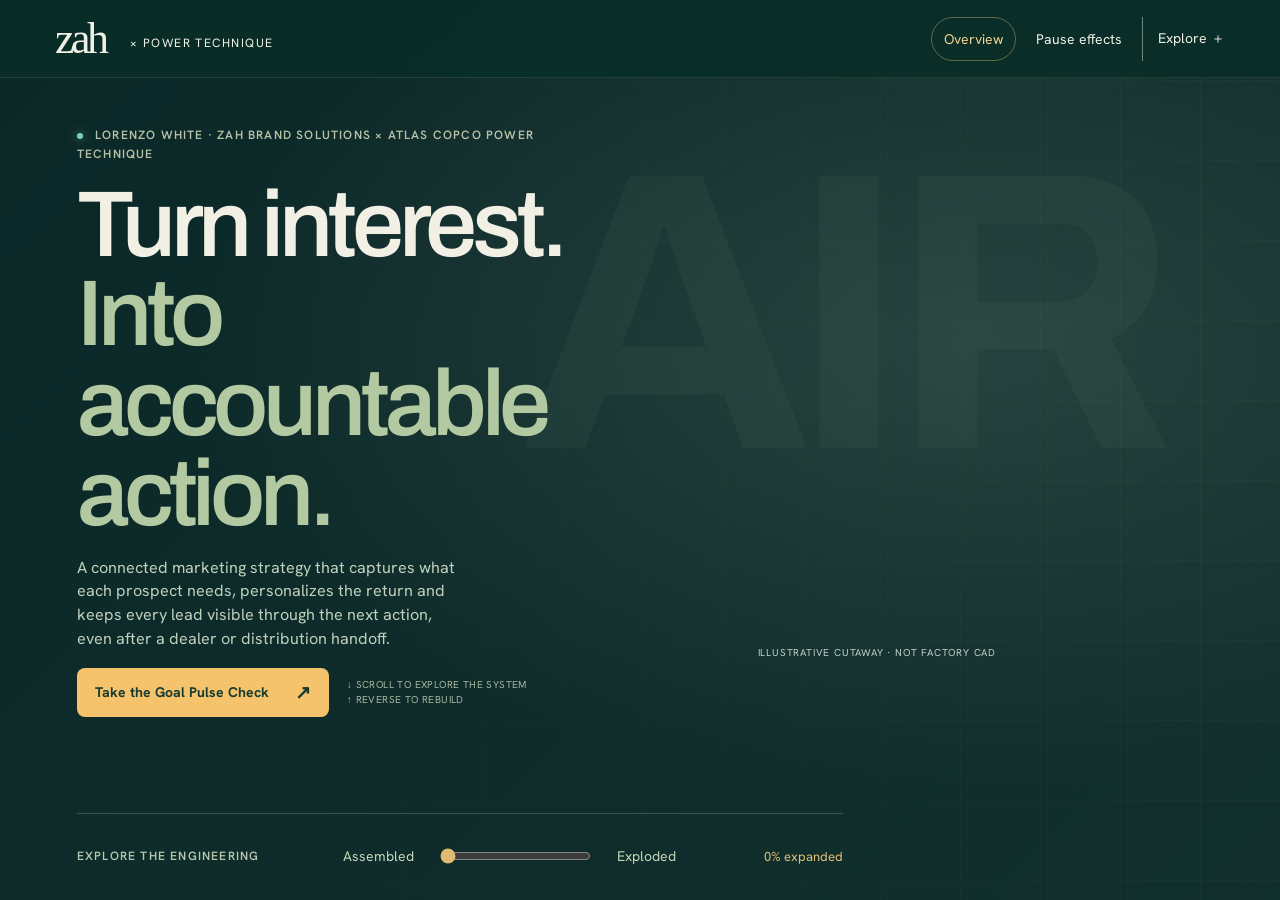
==== commit a8544372: "Remove V1/V2 (only V3 stays live, root now redirects to it), add contact info, and remove em dashes " ====
--- a/index.html
+++ b/index.html
@@ -1,331 +1,12 @@
-<!doctype html>
+<!DOCTYPE html>
 <html lang="en">
 <head>
-<meta charset="utf-8"><meta name="viewport" content="width=device-width,initial-scale=1">
-<meta name="robots" content="noindex,nofollow"><meta name="theme-color" content="#fffdf8">
-<meta name="description" content="An interactive Portable Air growth concept by Zah White: experience the customer journey, lead accountability and a measurable pilot.">
-<title>From interest to impact | Zah × Atlas Copco</title>
-<link rel="icon" href="assets/zah-logo.png">
-<style>/* ZAH Proposal Page system: palette, gear field, pills and browser teaser
-   derived from the canonical New Vision reference. Interview-specific UI below. */
-:root{--ink:#17202a;--muted:#66707d;--paper:#fffdf8;--line:#d9dfdd;--green:#1d8f6f;--teal:#22a6b3;--coral:#f05d5e;--gold:#f4b942;--blue:#3c6df0;--charcoal:#263238;--shadow:0 18px 42px rgba(23,32,42,.14)}
-*{box-sizing:border-box}html{scroll-behavior:smooth;color-scheme:light;overflow-x:hidden;scroll-padding-top:90px}body{margin:0;font-family:Inter,ui-sans-serif,system-ui,-apple-system,BlinkMacSystemFont,"Segoe UI",sans-serif;color:var(--ink);background:var(--paper);line-height:1.6}button,input,select,textarea{font:inherit}button,a,input,select,textarea{-webkit-tap-highlight-color:transparent}button{cursor:pointer}a{color:inherit}button:disabled{opacity:.45;cursor:default}img,svg{max-width:100%}h1,h2,h3,p{margin-top:0}h1,h2,h3{line-height:1.08;letter-spacing:-.035em;text-wrap:balance}h1{font-size:clamp(36px,4.6vw,60px);margin-bottom:24px}h1 em{font-style:normal;color:var(--green)}h2{font-size:clamp(28px,3.8vw,46px);max-width:22ch;margin-bottom:24px}h3{font-size:21px;margin-bottom:13px}p{margin-bottom:20px}button{color:inherit}a,button{touch-action:manipulation}button:focus-visible,a:focus-visible,input:focus-visible,select:focus-visible,textarea:focus-visible,summary:focus-visible{outline:3px solid var(--blue);outline-offset:4px}[hidden]{display:none!important}.skip{position:fixed;top:-80px;left:15px;z-index:1000;padding:12px;background:white}.skip:focus{top:15px}.progress{position:fixed;inset:0 0 auto;height:4px;z-index:70;background:linear-gradient(90deg,var(--green),var(--teal),var(--gold),var(--coral));transform-origin:left;transform:scaleX(0)}
-.nav-shell{position:sticky;top:0;z-index:30;display:flex;align-items:center;gap:24px;justify-content:space-between;padding:12px clamp(20px,4vw,70px);background:rgba(255,253,248,.94);border-bottom:1px solid #26323818;backdrop-filter:blur(18px)}.brand-link{flex-shrink:0;display:flex}.brand-link img{width:86px;height:auto;max-height:45px;object-fit:contain}.nav{display:flex;gap:3px;overflow-x:auto;scrollbar-width:none}.nav a{padding:8px 12px;border-radius:99px;text-decoration:none;font-size:12px;font-weight:750;color:var(--muted);white-space:nowrap}.nav a:hover,.nav a.active{color:var(--green);background:#1d8f6f12}.icon-btn{border:1px solid var(--line);background:transparent;width:40px;height:40px;border-radius:50%;display:inline-grid;place-items:center;flex-shrink:0;font-size:22px;line-height:1}.icon-btn:hover{background:#1d8f6f10}.section{position:relative;padding:clamp(56px,8vw,100px) clamp(22px,5vw,72px);border-bottom:1px solid #26323816;isolation:isolate}.section:not(.journey){overflow:hidden}.wrap{position:relative;z-index:1;width:min(1180px,100%);margin:auto}.wide{width:min(1320px,100%)}.section.gear-field::before,.section.gear-field::after{content:"";position:absolute;z-index:-1;width:var(--gear-size,360px);aspect-ratio:1;background:var(--gear-color,var(--charcoal));opacity:.055;pointer-events:none;transform:rotate(var(--gear-rotate,0deg));clip-path:polygon(50% 0%,57% 12%,68% 5%,74% 18%,88% 15%,88% 30%,100% 37%,91% 50%,100% 63%,88% 70%,88% 85%,74% 82%,68% 95%,57% 88%,50% 100%,43% 88%,32% 95%,26% 82%,12% 85%,12% 70%,0% 63%,9% 50%,0% 37%,12% 30%,12% 15%,26% 18%,32% 5%,43% 12%);mask:radial-gradient(circle,transparent 0 28%,#000 29% 100%)}.section.gear-field::before{right:-100px;top:10%}.section.gear-field::after{left:-90px;bottom:8%;width:230px;--gear-rotate:18deg}.eyebrow{display:flex;align-items:center;gap:10px;margin-bottom:20px;color:var(--green);font-weight:800;text-transform:uppercase;font-size:11px;letter-spacing:.12em;line-height:1.5}.eyebrow::before{content:"";width:28px;height:3px;background:var(--green);flex-shrink:0}.lead{font-size:clamp(16px,1.4vw,19px);line-height:1.6;color:#53616b;max-width:680px}.label{font-size:10px;font-weight:800;letter-spacing:.14em;color:var(--muted)}.micro{font-size:11px;color:var(--muted);line-height:1.6}.button{display:inline-flex;align-items:center;justify-content:center;gap:24px;min-height:49px;padding:13px 23px;border-radius:99px;background:var(--gold);color:var(--ink);font-weight:800;text-decoration:none;border:0;font-size:13px;transition:transform .2s,background .2s;text-align:center}.button:hover{transform:translateY(-2px)}.button.green{background:var(--green);color:white}.button.green:hover{background:#167558}.button.ghost{background:transparent;border:1px solid #26323830}.button.light{color:white;border-color:#ffffff3a}.text-link{border:0;background:none;color:var(--green);font-size:12px;font-weight:800;padding:6px 0;text-decoration:none;line-height:1.5}.text-link:hover{text-decoration:underline}.cta-row{display:flex;gap:25px;align-items:center;flex-wrap:wrap}.chips{display:flex;flex-wrap:wrap;gap:8px;margin-top:28px}.chip{display:inline-flex;padding:6px 12px;border:1px solid #26323820;border-radius:99px;background:#ffffff60;font-size:10px;font-weight:650}.split{display:grid;grid-template-columns:minmax(0,1.1fr) minmax(0,1fr);gap:clamp(32px,5vw,72px);align-items:center}.hero{background:linear-gradient(120deg,#f8efd75e,transparent 50%),linear-gradient(300deg,#dcefe871,transparent 50%),var(--paper);padding-top:35px;padding-bottom:0}.hero-topline{display:flex;justify-content:space-between;font-size:9px;font-weight:700;letter-spacing:.13em;color:var(--muted);padding-bottom:40px}.hero-grid{padding-bottom:55px}.hero .eyebrow{margin-top:20px}.hero .lead{font-size:17px}.byline{margin:22px 0 26px;border-left:2px solid var(--gold);padding-left:13px}.byline strong{display:block;font-size:13px}.byline span{display:block;font-size:10px;color:var(--muted);margin-top:3px;max-width:330px}.site-teaser{position:relative;display:block;text-decoration:none;text-align:center;animation:teaserFloat 6s ease-in-out infinite;max-width:540px;margin:auto;width:100%}.site-teaser:hover{animation-play-state:paused}.browser-mock{position:relative;z-index:1;border-radius:16px;overflow:hidden;border:1px solid #17202a12;background:white;box-shadow:0 4px 8px #17202a08,0 25px 55px -15px #17202a36,0 50px 90px -40px #17202a30}.browser-bar{display:flex;align-items:center;gap:6px;padding:12px;background:linear-gradient(#fcfcfd,#f1f1f4);border-bottom:1px solid #17202a10}.browser-bar i{width:8px;height:8px;border-radius:50%}.r{background:#ff5f57}.y{background:#febc2e}.g{background:#28c840}.url{flex:1;margin-left:8px;font-size:9px;color:var(--muted);border:1px solid #17202a10;border-radius:6px;background:white;padding:5px}.teaser-tag{position:absolute;top:-16px;right:-9px;z-index:3;background:var(--gold);color:#3a2b0c;font-size:10px;font-weight:850;padding:7px 14px;border-radius:99px;transform:rotate(5deg);box-shadow:0 8px 18px #f4b94240}.teaser-cta{display:inline-flex;background:var(--green);color:white;font-size:11px;font-weight:750;padding:11px 19px;border-radius:99px;margin-top:24px;box-shadow:0 9px 24px #1d8f6f20}.hero-dash{background:#183731;color:white;padding:25px 25px 16px;text-align:left}.mini-heading{display:flex;gap:8px;align-items:center;letter-spacing:.08em;font-size:7px;font-weight:600;color:#bbd2c9}.demo-label{margin-left:auto;font-size:7px;background:#ffffff1a;border-radius:4px;padding:2px 5px}.live-dot,.tiny-dot{display:inline-block;width:7px;height:7px;background:var(--green);border-radius:50%;flex-shrink:0}.live-dot{background:#67d9b6;box-shadow:0 0 0 4px #67d9b612}.hero-number{margin:29px 0 0}.hero-number b{display:block;font-size:42px;line-height:1.2;letter-spacing:-.06em}.hero-number span{font-size:11px;color:#bcd7cb}.hero-line{margin-top:12px}.hero-line svg{width:100%;display:block;overflow:visible}.draw-line{stroke-dasharray:700;stroke-dashoffset:700;animation:draw 4s ease forwards}.hero-line>span{display:block;text-align:right;font-size:7px;color:#91b6a8}.mini-status{display:flex;gap:14px;flex-wrap:wrap;border-top:1px solid #ffffff20;padding-top:16px;margin-top:18px;font-size:7px;color:#d6e9e2}.mini-status span{display:flex;gap:5px;align-items:center}.gold{background:var(--gold)}.blue{background:var(--blue)}.teaser-foot{display:flex;align-items:center;gap:15px;padding:15px 20px;font-size:9px;color:var(--muted)}.teaser-foot b{margin-left:auto;font-size:20px;color:var(--green)}.avatar-stack{display:flex;align-items:center;border-radius:50%;background:#e8c38d;width:25px;height:25px;font-size:8px;padding-left:8px;margin-right:26px;color:var(--ink);position:relative}.avatar-stack span{position:absolute;border:2px solid white;display:grid;place-items:center;border-radius:50%;width:25px;height:25px;left:17px;background:#b7d5c9}.avatar-stack span+span{left:34px;background:#c1d5ef}.chapter-foot{border-top:1px solid #26323820;padding:22px 0;display:flex;align-items:center;gap:30px}.chapter-foot>span{font-size:9px;font-weight:800;letter-spacing:.1em;white-space:nowrap;color:var(--green)}.chapter-foot p{font-size:12px;margin:0;color:var(--muted)}.chapter-foot a{margin-left:auto;text-decoration:none;font-size:22px}.section-heading{display:flex;justify-content:space-between;align-items:end;gap:55px;margin-bottom:45px}.section-heading h2{margin-bottom:0}.section-heading>.lead{max-width:370px;font-size:15px;margin:0 0 4px}.fade-up{transition:transform .7s ease,opacity .7s ease}.js .fade-up:not(.visible){opacity:0;transform:translateY(22px)}
-.journey{background:#f2f6f1}.journey-layout{display:grid;grid-template-columns:1.15fr .85fr;gap:65px;align-items:start}.journey-visual{position:sticky;top:98px;border:1px solid #ccd7d0;border-radius:22px;background:#fffdf8;box-shadow:0 25px 70px #2043350b;overflow:hidden}.flow-top{padding:20px 23px 0;display:flex;justify-content:space-between;align-items:center;gap:12px}.small-btn{display:inline-flex;align-items:center;justify-content:center;gap:5px;min-height:34px;border:1px solid #26323820;background:white;border-radius:7px;padding:6px 11px;font-size:10px;font-weight:700;line-height:1.4}.small-btn:hover{background:#eef5f1}.small-btn.primary{color:white;background:var(--green);border-color:var(--green)}.network{position:relative;aspect-ratio:600/440;margin:0 15px;isolation:isolate}.connections{position:absolute;inset:0;width:100%;height:100%;overflow:visible}.flow-node{position:absolute;z-index:1;background:#fffdf8e8;border:0;display:flex;flex-direction:column;align-items:center;padding:8px;border-radius:12px;transform:translate(-50%,-50%);transition:transform .5s,background .5s,box-shadow .5s;min-width:105px}.flow-node b{font-size:10px;margin:6px 0 0}.flow-node small{font-size:7px;color:var(--muted)}.node-icon,.social-icon{width:31px;height:31px;border-radius:9px;background:#edf5ee;display:grid;place-items:center;font-size:20px;font-weight:700;color:var(--green);box-shadow:0 3px 9px #17202a08}.li{background:#edf3fc;color:#2469aa;font-size:21px}.yt{background:#fff0ec;color:#d64c42;font-size:14px}.flow-node.event{left:50%;top:13%}.flow-node.linkedin{left:16%;top:20%}.flow-node.youtube{left:84%;top:20%}.flow-node.email{left:15%;top:56%}.flow-node.referral{left:85%;top:56%}.flow-node.sales{left:50%;top:81%}.flow-hub{position:absolute;top:48%;left:50%;transform:translate(-50%,-50%);width:135px;height:135px;border-radius:50%;background:#1f4a3e;color:white;border:6px solid #dceee4;display:flex;flex-direction:column;align-items:center;justify-content:center;box-shadow:0 8px 35px #1d8f6f24;transition:transform .5s}.flow-hub>span:not(.hub-ring){font-size:7px;letter-spacing:.12em;color:#afd9c7}.flow-hub b{font-size:19px;line-height:1.1;margin:7px 0}.flow-hub small{font-size:8px;color:#c5e8dc}.hub-ring{position:absolute;inset:-15px;border:1px solid #1d8f6f24;border-radius:50%}.flow-result{position:absolute;left:62%;bottom:1%;font-size:7px;letter-spacing:.08em;font-weight:750;display:flex;align-items:center;gap:6px}.network[data-focus="0"] .event,.network[data-focus="2"] :is(.linkedin,.youtube,.email),.network[data-focus="3"] .sales,.network[data-focus="4"] .referral{background:#e7f4eb;transform:translate(-50%,-50%) scale(1.1);box-shadow:0 0 0 1px #1d8f6f22}.network[data-focus="1"] .flow-hub{transform:translate(-50%,-50%) scale(1.13)}.orb{offset-distance:0;animation:travel 4s linear infinite}.orb1{offset-path:path('M95 75Q300 90 300 205V335')}.orb2{offset-path:path('M505 75Q300 90 300 205V335');animation-delay:-1.5s;fill:var(--blue)}.orb3{offset-path:path('M80 240Q185 230 300 205V335Q435 370 500 400');animation-delay:-2.7s;fill:var(--gold)}.flow-caption{margin:5px 24px 0;padding:18px 0;border-top:1px solid var(--line);min-height:110px}.flow-caption b{font-size:14px}.flow-caption p{font-size:11px;margin:6px 0 0;color:var(--muted)}.scene-controls{display:flex;justify-content:space-between;align-items:center;padding:0 23px 19px}.scene-controls span{font-size:10px;letter-spacing:.1em;color:var(--green);font-weight:800}.journey-story{display:grid;gap:20px}.story-step{padding:24px 0 29px 25px;border-left:2px solid #d9dfdd;opacity:.6;transition:opacity .5s,border-color .5s;scroll-margin-top:120px}.story-step.active{opacity:1;border-color:var(--green)}.step-number{display:block;color:var(--green);font-size:10px;letter-spacing:.15em;font-weight:800;margin-bottom:17px}.story-step h3{font-size:23px}.story-step p{font-size:14px;color:#53616b}.story-step .micro{display:block}.finder-section{background:#fffcf1}.finder-layout{display:grid;grid-template-columns:.85fr 1.15fr;gap:0;border:1px solid #d7ddd5;border-radius:22px;overflow:hidden;box-shadow:0 30px 80px #2632380d;background:white}.finder-photo{position:relative;min-height:470px}.finder-photo img{position:absolute;width:100%;height:100%;object-fit:cover;object-position:43% center}.finder-photo:after{content:'';position:absolute;inset:0;background:linear-gradient(transparent 40%,#123629df)}.finder-photo>div{position:absolute;z-index:1;bottom:25px;left:30px;right:30px;color:white}.finder-photo .chip{background:#ffffff20;border-color:#ffffff40;margin-bottom:14px}.finder-photo h3{font-size:30px;line-height:1.2;margin:0}.finder-card{padding:35px;display:flex;flex-direction:column;min-height:510px}.finder-progress{font-size:9px;font-weight:800;letter-spacing:.1em;color:var(--green);margin-bottom:28px}.finder-progress>div{height:4px;border-radius:99px;background:#e7eeea;margin-top:13px;overflow:hidden}.finder-progress i{display:block;height:100%;width:33.33%;background:var(--green);transition:width .5s}.finder-card h3{font-size:26px;margin-bottom:10px}.finder-card p{color:var(--muted);font-size:12px}.options-grid{display:grid;grid-template-columns:1fr 1fr;gap:10px;margin-top:24px}.option{background:#fcfdfb;border:1px solid #dfe4dc;border-radius:12px;text-align:left;padding:18px;min-height:87px;transition:transform .2s,background .2s,border-color .2s}.option:hover{background:#edf7f0;border-color:var(--green);transform:translateY(-2px)}.option>span{display:block;color:var(--green);font-size:22px;margin-bottom:8px}.option b{font-size:12px;display:block}.finder-bottom{margin-top:auto;padding-top:25px;display:flex;gap:20px;align-items:center}.finder-bottom>.micro{margin-left:auto;font-size:10px}.answer-chip{display:inline-block;border:1px solid #d8e6df;border-radius:99px;padding:4px 10px;font-size:9px;margin:3px;background:#f0f7f2}.result-card{padding:0}.result-card .eyebrow{margin-bottom:13px;font-size:9px}.result-card h3{font-size:27px}.result-fit{padding:13px;background:#f4f7f1;border-radius:10px;font-size:11px;margin:16px 0}.result-fit b{display:block;margin-bottom:5px}.result-actions{display:flex;gap:15px;align-items:center;flex-wrap:wrap}.result-actions .button{font-size:11px;min-height:43px}.success-note{margin-top:15px;font-size:12px;color:var(--green);font-weight:750}.finder-card .result-person{display:flex;align-items:center;gap:10px;font-size:11px;color:var(--ink);margin-bottom:20px}.person-dot{display:grid;place-items:center;width:30px;height:30px;border-radius:50%;background:#dfeddf;font-size:10px}.result-messages{display:flex;gap:10px;flex-wrap:wrap;margin-bottom:18px}.result-messages span{font-size:9px;padding:5px 8px;border:1px dashed #acbbb0;border-radius:5px}
-.control-section{background:#eef2f2}.dashboard{border:1px solid #d5dddb;border-radius:18px;background:white;box-shadow:0 30px 65px #17202a0b;overflow:hidden;transition:box-shadow .3s}.dash-top{display:flex;align-items:center;justify-content:space-between;gap:20px;padding:22px 25px;border-bottom:1px solid #e3e8e5}.dash-wordmark{display:flex;align-items:center;gap:10px}.dash-logo{display:grid;place-items:center;width:33px;height:33px;border-radius:9px;background:#183e35;color:#f4b942;font-size:17px;font-weight:800}.dash-wordmark b{font-size:14px;display:block;line-height:1.3}.dash-wordmark div>span{display:block;font-size:9px;color:var(--muted);margin-top:3px}.dash-top-right{display:flex;align-items:center;gap:15px}.demo-pill{display:inline-block;font-size:8px;font-weight:800;letter-spacing:.07em;padding:5px 9px;border-radius:5px;background:#f6eedb;color:#76612b}.dash-toolbar{background:#fafcfb;padding:13px 25px;display:flex;gap:15px;align-items:center;justify-content:space-between;border-bottom:1px solid #e7ebe8}.dash-toolbar>div:first-child{display:flex;align-items:center;gap:8px;flex-wrap:wrap;font-size:10px}.dash-toolbar>div:first-child>span:last-child{color:var(--muted);font-size:9px}.dash-actions{display:flex;gap:6px}.dash-toolbar .live-dot{background:#aeb9b1;box-shadow:none}.dash-toolbar .live-dot.running{background:var(--green);box-shadow:0 0 0 4px #1d8f6f12}.kpi-grid{display:grid;grid-template-columns:repeat(4,1fr);gap:0;padding:25px}.kpi{padding:0 22px;border:0;border-right:1px solid #e0e6e2;background:transparent;text-align:left;line-height:1.5}.kpi:first-child{padding-left:0}.kpi:last-child{border:0}.kpi>span{display:block;font-size:10px;color:var(--muted)}.kpi>b{display:block;font-size:35px;letter-spacing:-.055em;line-height:1.3;margin:4px 0;color:var(--ink);font-weight:700;font-variant-numeric:tabular-nums}.kpi small{font-size:8px;color:var(--muted);display:block}.kpi.attention b{color:#ce643c}.kpi.attention:hover{background:#fff8ec}.dash-content{display:grid;grid-template-columns:minmax(0,1fr) 260px;border-top:1px solid #e1e6e3}.lead-panel{min-width:0;padding:20px 25px}.panel-title{display:flex;align-items:center;justify-content:space-between;gap:10px}.panel-title h3{font-size:14px;letter-spacing:-.015em;margin:0}.panel-title>span{font-size:9px;color:var(--muted)}.filters{display:flex;gap:12px;align-items:center;margin:20px 0 14px}.search{display:flex;align-items:center;gap:8px;border:1px solid #dfe4e1;border-radius:7px;padding-left:10px;flex:1;min-width:100px}.search input{border:0;min-width:0;width:100%;padding:9px 8px;background:none;font-size:10px}.search>span{font-size:19px;color:#8da196}.filters select{font-size:9px;border:1px solid #dfe4e1;border-radius:7px;padding:10px 8px;max-width:170px;background:white}.lead-list{max-height:475px;overflow:auto;padding:0 5px 0 0;scrollbar-width:thin;scrollbar-color:#c6d5cb transparent}.lead-row{display:grid;grid-template-columns:1.25fr 1fr .7fr 17px;gap:15px;align-items:center;padding:15px 5px 15px 0;border:0;border-bottom:1px solid #ebefec;background:white;text-align:left;width:100%;transition:background .2s}.lead-row:hover{background:#f4f9f6}.lead-row strong{display:block;font-size:11px;font-weight:700}.lead-row .row-meta{display:block;font-size:8px;color:var(--muted);margin-top:4px;line-height:1.5}.lead-row .stage{font-size:9px}.lead-row .owner-name{font-size:9px;display:block;color:#506157}.lead-row .row-arrow{color:var(--green)}.status-chip{font-size:7px;font-weight:650;display:inline-flex;border-radius:4px;padding:3px 6px;margin-top:6px;background:#f0f2f1;color:#66736c}.status-chip.green{background:#e9f4eb;color:#237050}.status-chip.red{background:#fff0e9;color:#a3482e}.status-chip.amber{background:#fff4d8;color:#805f13}.status-chip.neutral{background:#edf1f6;color:#556476}.workbench-foot{display:flex;align-items:center;justify-content:space-between;gap:15px;font-size:8px;color:var(--muted);padding-top:20px}.workbench-foot .tiny-dot{width:5px;height:5px}.workbench-foot .text-link{font-size:8px;white-space:nowrap}.activity-panel{padding:20px;border-left:1px solid #e1e6e3;background:#fbfcfb}.activity-panel .micro{font-size:9px;margin:7px 0 14px}.activity-icon{font-size:18px!important;color:var(--green)!important}.activity-list{list-style:none;padding:0;margin:0;max-height:260px;overflow:auto;scrollbar-width:thin}.activity-list li{position:relative;padding:0 0 19px 17px;border-left:1px solid #dfe8e2;margin-left:4px;font-size:10px;line-height:1.5}.activity-list li:before{content:'';position:absolute;width:7px;height:7px;left:-4px;top:4px;border-radius:50%;background:var(--green);box-shadow:0 0 0 3px #eef5f0}.activity-list small{font-size:8px;color:var(--muted);display:block;margin-top:4px}.rule-note{background:#eef4ef;border:1px solid #dfe8e1;padding:16px;border-radius:10px;margin-top:18px}.rule-note b{font-size:11px}.rule-note p{font-size:10px;color:#506157;margin:7px 0}.rule-note>span{font-size:8px;color:var(--muted);display:block}.accountability-grid{display:grid;grid-template-columns:repeat(3,1fr);gap:40px;margin-top:45px}.accountability-grid h3{font-size:18px}.accountability-grid p{font-size:12px;color:#59666e}.accountability-grid .step-number{margin-bottom:10px}.technical{border-top:1px solid #cfd9d3;margin-top:15px}.technical summary,.source-notes summary{padding:22px 0;cursor:pointer;font-size:12px;font-weight:750;display:flex;justify-content:space-between;list-style:none}.technical summary>span,.source-notes summary>span{font-size:20px;color:var(--green)}.technical-grid{display:grid;grid-template-columns:1fr 1fr;gap:35px;padding:10px 0 20px}.technical h3{font-size:17px}.technical p{font-size:12px;color:#59666e}.dashboard.expanded{position:fixed;inset:18px;z-index:60;overflow:auto;max-height:calc(100dvh - 36px);box-shadow:0 0 0 30px #fffdf8ed}.dashboard.expanded .lead-list{max-height:calc(100dvh - 335px)}body.dash-open{overflow:hidden}.empty{font-size:12px;color:var(--muted);padding:40px;text-align:center}
-.model-section{background:#fffdf8}.model-layout{display:grid;grid-template-columns:.85fr 1.35fr;gap:28px}.model-controls{background:#f3f6f1;border:1px solid #dce5dc;border-radius:16px;padding:25px}.model-controls .panel-title{margin-bottom:24px}.range-field{margin-bottom:19px}.range-field>label{font-size:11px;display:flex;justify-content:space-between;align-items:center;gap:15px}.range-field output{font-weight:800;font-size:13px;color:var(--green)}.range-field input{width:100%;accent-color:var(--green);height:5px;display:block;margin-top:16px;cursor:pointer}.range-field input:focus-visible{outline-offset:9px}.range-field>small{font-size:8px;color:var(--muted);display:block;margin-top:9px}.model-output{border-radius:16px;background:white;border:1px solid #dce2de;padding:27px}.model-head{display:flex;justify-content:space-between;align-items:center;gap:12px}.model-revenue{margin:23px 0}.model-revenue>span{font-size:11px;color:var(--muted)}.model-revenue>b{display:block;font-size:clamp(34px,4vw,53px);letter-spacing:-.06em;line-height:1.3;font-weight:750;color:var(--green)}.model-revenue p{font-size:10px;color:var(--muted);margin:4px 0 0}.chart-legend{display:flex;gap:16px;font-size:8px;color:var(--muted);flex-wrap:wrap}.chart-legend>span{display:flex;gap:6px;align-items:center}.chart-legend i{width:6px;height:6px;border-radius:2px}.model-chart{height:205px;display:flex;gap:25px;align-items:end;padding:20px 0 0;border-bottom:1px solid var(--line);margin-bottom:21px}.chart-group{flex:1;min-width:0;height:100%;display:flex;flex-direction:column;align-items:center;justify-content:flex-end;position:relative}.chart-bars{display:flex;align-items:end;justify-content:center;gap:5px;width:100%;height:calc(100% - 37px)}.chart-bar{width:28%;max-width:35px;min-height:1px;border-radius:5px 5px 0 0;background:var(--green);transition:height .7s cubic-bezier(.22,.68,0,1);position:relative}.chart-bar.baseline{background:#aebbc3}.chart-label{font-size:9px;height:36px;padding-top:8px;text-align:center}.chart-value{position:absolute;top:-17px;font-size:9px;left:50%;transform:translateX(-50%);white-space:nowrap;font-weight:700}.model-explanation{font-size:10px;background:#f5f8f4;padding:13px;border-radius:8px;color:#4c5f51;line-height:1.8}.model-disclaimer{font-size:9px;margin-top:14px;margin-bottom:0}.roadmap-section{background:#f4f6ee}.timeline-tabs{display:flex;border-bottom:1px solid #cddace;gap:22px;margin-bottom:35px}.timeline-tabs button{background:none;border:0;border-bottom:3px solid transparent;font-size:13px;padding:12px 7px 15px;color:var(--muted);font-weight:650}.timeline-tabs button[aria-selected="true"]{color:var(--green);border-color:var(--green)}.timeline{display:grid;grid-template-columns:repeat(3,1fr);gap:30px;position:relative}.timeline:before{content:'';position:absolute;top:17px;left:14px;right:20%;height:2px;background:#c9dccd}.phase{position:relative;padding-top:0;animation:rise .5s ease both}.phase:nth-child(2){animation-delay:.08s}.phase:nth-child(3){animation-delay:.16s}.phase-dot{width:35px;height:35px;display:grid;place-items:center;background:#f4f6ee;border:1px solid #98ba9c;color:var(--green);border-radius:50%;font-size:10px;font-weight:800;margin-bottom:22px}.phase>span:not(.phase-dot){font-size:9px;font-weight:800;letter-spacing:.1em;color:var(--green)}.phase h3{margin:11px 0;font-size:22px}.phase p{font-size:12px;color:var(--muted);max-width:32ch}.gate{padding:13px;border-radius:8px;background:white;border:1px solid #dce5d9;font-size:10px;max-width:32ch}.gate b{display:block;color:var(--green);font-size:8px;letter-spacing:.1em;margin-bottom:4px}.pilot-decision{display:grid;grid-template-columns:1fr 1.1fr auto;gap:30px;align-items:center;border-top:1px solid #cbd7c7;padding-top:35px;margin-top:40px}.pilot-decision h3{font-size:21px;margin:10px 0 0}.pilot-decision p{font-size:12px;color:var(--muted);margin:0}.pilot-decision .button{font-size:11px}.about-section{background:#fffdf8}.brand-logo{width:140px;height:auto;margin-bottom:28px}.about-grid{align-items:start}.about-grid>div>p:not(.eyebrow):not(.lead){font-size:14px;color:var(--muted)}.proof-stack{display:grid;gap:12px;padding-top:28px}.proof-stack a{padding:26px 28px;border:1px solid var(--line);border-radius:13px;text-decoration:none;transition:transform .3s,background .3s;background:#ffffff75}.proof-stack a:hover{transform:translateX(6px);background:#eef5ef}.proof-stack span{font-size:8px;letter-spacing:.13em;font-weight:750;color:var(--green)}.proof-stack h3{font-size:21px;margin-top:12px;margin-bottom:12px;display:flex;justify-content:space-between}.proof-stack h3 b{color:var(--green);font-weight:400}.proof-stack p{font-size:11px;color:var(--muted);margin:0}.close-box{display:flex;align-items:center;justify-content:space-between;gap:40px;margin-top:65px;padding:45px;border-radius:18px;background:#1e4035;color:white}.close-box h2{font-size:35px;max-width:17ch;margin-bottom:20px}.close-box .eyebrow{color:#a4d7bf;font-size:9px}.close-box .eyebrow:before{background:#a4d7bf}.close-box p:not(.eyebrow){font-size:12px;color:#bdd4c8;margin:0}.close-actions{display:flex;flex-direction:column;gap:12px;flex-shrink:0}.close-actions .button{font-size:12px}.source-notes{margin-top:25px;border-bottom:1px solid var(--line)}.source-notes>div{font-size:11px;color:var(--muted);max-width:900px;padding-bottom:20px}.source-notes li{margin-bottom:7px}.source-notes a{color:var(--green)}footer{display:flex;justify-content:space-between;gap:25px;padding-top:25px;font-size:9px;color:var(--muted);align-items:center}footer .text-link{font-size:9px}.presenter{position:fixed;bottom:15px;left:50%;transform:translateX(-50%);z-index:65;max-width:calc(100% - 24px);width:530px;padding:14px 18px;border:1px solid #1d8f6f40;border-radius:13px;box-shadow:0 12px 60px #17202a30;background:#fffdf8fa;backdrop-filter:blur(20px)}.presenter>span{font-size:8px;color:var(--green);font-weight:800;letter-spacing:.1em}.presenter p{font-size:11px;margin:5px 0 10px}.presenter>div{display:flex;gap:10px}.presenter .small-btn:last-child{margin-left:auto}dialog{padding:0;border:1px solid #cad8ce;border-radius:19px;background:var(--paper);color:var(--ink);box-shadow:0 25px 90px #17202a40;max-width:calc(100vw - 30px);width:570px;max-height:calc(100dvh - 32px);overflow:auto}dialog::backdrop{background:#132c23a0;backdrop-filter:blur(5px)}.dialog-top{display:flex;justify-content:space-between;align-items:center;gap:15px;padding:18px 25px;border-bottom:1px solid #d6e0d8;position:sticky;top:0;background:var(--paper);z-index:1}.dialog-body{padding:25px}.dialog-body h2{font-size:28px;margin-bottom:14px}.lead-meta{display:flex;gap:7px;flex-wrap:wrap;margin-bottom:15px}.lead-meta>span{font-size:10px;padding:5px 8px;border:1px solid var(--line);border-radius:7px}.lead-current{padding:15px;background:#eef4ed;font-size:12px;border-radius:9px;margin:15px 0}.lead-current b{display:block;color:var(--green)}.history{padding-left:16px;font-size:11px;margin:18px 0}.history li{padding:0 0 12px 4px}.history small{display:block;color:var(--muted);font-size:9px;margin-top:3px}.dialog-body form{border-top:1px solid var(--line);padding-top:24px}.dialog-body h3{font-size:19px}.dialog-body form>label,.form-pair>label{display:block;font-size:11px;font-weight:650;margin-bottom:15px}.dialog-body input,.dialog-body select,.dialog-body textarea{display:block;width:100%;border:1px solid #cdd8d0;background:white;border-radius:8px;padding:11px;font-size:12px;margin-top:6px;color:var(--ink);min-width:0}.dialog-body textarea{min-height:75px;resize:vertical}.form-pair{display:grid;grid-template-columns:1fr 1fr;gap:14px}.error{font-size:12px;color:#af3f2e}.share-body{text-align:center}.share-logo{width:100px;height:auto;margin:0 auto 25px}.share-body h2{margin-left:auto;margin-right:auto}.share-body p{font-size:13px;color:var(--muted)}.share-body .micro{font-size:10px;margin-top:20px}.qr-pending{display:grid;place-items:center;width:120px;height:120px;border:1px dashed #90ad9d;border-radius:20px;font-size:40px;color:var(--green);background:#eff6ec;margin:25px auto}.share-link{font-size:10px;padding:12px;border-radius:8px;border:1px solid var(--line);overflow-wrap:anywhere;margin:15px 0}.share-body #qr-container img{width:190px;height:190px;margin:15px 0}#toast{position:fixed;bottom:25px;left:50%;transform:translate(-50%,30px);z-index:90;padding:12px 22px;background:#183e35;color:white;border-radius:99px;font-size:12px;box-shadow:0 7px 24px #17202a25;opacity:0;transition:opacity .25s,transform .25s;pointer-events:none;max-width:90vw;text-align:center}#toast.show{opacity:1;transform:translate(-50%,0)}.motion-paused *,.motion-paused *:before,.motion-paused *:after{animation-play-state:paused!important;scroll-behavior:auto!important}.motion-paused .draw-line{stroke-dashoffset:0}.motion-paused .fade-up{transition:none}.motion-paused .chart-bar{transition:none}
-@keyframes teaserFloat{0%,100%{transform:translateY(0)}50%{transform:translateY(-10px)}}@keyframes draw{to{stroke-dashoffset:0}}@keyframes travel{0%{offset-distance:0%;opacity:0}10%,85%{opacity:1}100%{offset-distance:100%;opacity:0}}@keyframes rise{from{opacity:0;transform:translateY(12px)}to{opacity:1;transform:translateY(0)}}
-@media(min-width:1500px){.hero-grid{padding:30px 0 80px}.hero h1{font-size:64px}}
-@media(max-width:1100px){.nav-shell{gap:15px;padding-left:25px;padding-right:25px}.nav a{padding:8px 9px;font-size:10px}.journey-layout{gap:30px;grid-template-columns:1.1fr 1fr}.dash-content{grid-template-columns:1fr 220px}.lead-panel{padding:20px}.lead-row{gap:10px;grid-template-columns:1fr .9fr 17px}.lead-row>div:nth-child(3){display:none}.kpi{padding:0 15px}.pilot-decision{grid-template-columns:1fr 1fr}.pilot-decision .button{width:fit-content}.hero .lead{font-size:15px}.hero .cta-row{gap:15px}.model-layout{grid-template-columns:1fr 1.2fr}.flow-node small{font-size:6px}.flow-node{min-width:85px}.flow-hub{width:115px;height:115px}.flow-hub b{font-size:17px}.flow-top .label{font-size:8px}}
-@media(max-width:800px){.section{padding:55px 25px}.hero{padding-top:30px;padding-bottom:0}.nav-shell{padding:10px 18px;gap:12px;flex-wrap:wrap}.brand-link img{width:68px;height:32px}.nav{order:3;flex-basis:100%;mask-image:linear-gradient(to right,#000 94%,transparent);gap:5px}.nav a{font-size:11px;padding:6px 10px}.nav-shell>.icon-btn{margin-left:auto;width:32px;height:32px;font-size:19px}.hero-topline{font-size:7px;gap:20px;padding-bottom:25px}.hero-topline span:last-child{text-align:right}.split{grid-template-columns:1fr;gap:45px}.hero-grid{padding-bottom:40px}.hero h1{max-width:13ch}.hero .lead{font-size:16px;max-width:540px}.hero .site-teaser{max-width:490px;margin:0 auto 10px}.hero .byline span{max-width:100%}.chapter-foot{gap:20px}.chapter-foot p{font-size:10px}.section-heading{display:block;margin-bottom:30px}.section-heading>.lead{margin-top:20px;max-width:520px;font-size:14px}.journey-layout{grid-template-columns:1fr;gap:30px}.journey-visual{position:relative;top:auto;max-width:600px;width:100%;margin:auto}.journey-story{display:grid;grid-template-columns:1fr 1fr;gap:10px 25px}.story-step{opacity:1;padding:20px 0 20px 16px}.story-step h3{font-size:19px}.story-step p{font-size:12px}.story-step:last-child{grid-column:1/-1;max-width:500px}.flow-node small{font-size:8px}.flow-node b{font-size:12px}.flow-hub{width:135px;height:135px}.flow-hub b{font-size:20px}.flow-top .label{font-size:10px}.finder-layout{grid-template-columns:1fr}.finder-photo{min-height:240px}.finder-photo img{object-position:center 50%}.finder-photo>div{bottom:24px}.finder-photo h3{font-size:27px}.finder-card{min-height:445px;padding:27px}.dash-top{padding:20px}.dash-toolbar{padding:15px 20px;flex-wrap:wrap}.dash-content{grid-template-columns:1fr}.activity-panel{border-left:0;border-top:1px solid #e1e6e3;display:grid;grid-template-columns:1fr 1fr;gap:10px 25px}.activity-panel>.panel-title,.activity-panel>.micro{grid-column:1/-1}.activity-panel>.micro{margin:0}.activity-list{max-height:210px}.rule-note{margin:0;height:fit-content}.kpi-grid{padding:20px}.kpi>b{font-size:29px}.kpi>span{font-size:8px}.kpi small{font-size:7px}.lead-row{grid-template-columns:1.2fr 1fr .8fr 16px}.lead-row>div:nth-child(3){display:block}.accountability-grid{gap:25px}.accountability-grid p{font-size:11px}.accountability-grid h3{font-size:16px}.model-layout{grid-template-columns:1fr}.model-controls #model-inputs{display:grid;grid-template-columns:1fr 1fr;gap:7px 28px}.timeline{gap:20px}.phase h3{font-size:19px}.phase p{font-size:11px}.gate{font-size:9px}.close-box{padding:35px;display:block}.close-box h2{max-width:20ch}.close-actions{margin-top:28px;flex-direction:row;flex-wrap:wrap}.proof-stack{padding-top:0;gap:12px}.about-grid{gap:25px}.about-grid h2{max-width:23ch}footer{flex-wrap:wrap;gap:15px}.dashboard.expanded{inset:7px;max-height:calc(100dvh - 14px)}.dashboard.expanded .lead-list{max-height:440px}.technical-grid{gap:20px}}
-@media(max-width:480px){html{scroll-padding-top:117px}.section{padding:45px 20px}.hero{padding-top:24px;padding-bottom:0}.hero-topline{gap:12px;font-size:6px;line-height:1.5;padding-bottom:16px}.hero-topline span:first-child{max-width:60%}.hero h1{font-size:38px;margin-bottom:22px;max-width:13ch}.hero .eyebrow{font-size:9px}.eyebrow{font-size:9px}.lead{font-size:15px}.hero .lead{font-size:14px}.hero .chips{margin-top:23px}.chip{font-size:8px;padding:5px 9px}.cta-row{gap:15px}.button{font-size:12px;min-height:47px;padding:12px 19px}.text-link{font-size:11px}.hero .cta-row{flex-direction:column;align-items:start;gap:12px}.hero-grid{gap:42px}.hero-number b{font-size:35px}.hero-dash{padding:20px 18px 14px}.mini-heading{font-size:5px}.hero-number span{font-size:9px}.mini-status{font-size:5.6px;gap:7px}.mini-status .tiny-dot{width:4px;height:4px}.teaser-foot{font-size:8px;padding:13px 16px}.teaser-cta{font-size:10px}.chapter-foot{gap:13px;padding:20px 0}.chapter-foot>span{font-size:7px}.chapter-foot p{font-size:9px}.section-heading>.lead{font-size:13px}.journey-visual{border-radius:14px}.flow-top{padding:15px 14px 0}.flow-top .label{font-size:7px}.small-btn{font-size:9px;min-height:33px;padding:6px 9px}.network{margin:5px;aspect-ratio:1.24}.flow-node{min-width:76px;padding:5px}.flow-node b{font-size:8px;margin-top:5px}.flow-node small{font-size:5.5px}.node-icon,.social-icon{width:24px;height:24px;border-radius:7px;font-size:16px}.yt{font-size:11px}.flow-node.event{top:14%}.flow-node.linkedin{top:25%;left:15%}.flow-node.youtube{top:25%;left:85%}.flow-node.email{top:58%;left:14%}.flow-node.referral{top:58%;left:86%}.flow-hub{width:98px;height:98px;border-width:4px}.flow-hub b{font-size:15px}.flow-hub>span:not(.hub-ring){font-size:5px}.flow-hub small{font-size:6px}.hub-ring{inset:-10px}.flow-node.sales{top:83%}.flow-result{font-size:5px;left:55%;bottom:0}.flow-result .tiny-dot{width:4px;height:4px}.flow-caption{margin:8px 16px 0;min-height:103px;padding:14px 0}.flow-caption b{font-size:12px}.flow-caption p{font-size:10px}.scene-controls{padding:0 16px 15px}.journey-story{grid-template-columns:1fr;gap:8px}.story-step{padding:16px 0 18px 17px}.story-step h3{font-size:20px}.story-step p{font-size:12px}.story-step:last-child{grid-column:auto}.story-step .step-number{margin-bottom:10px}.finder-photo{min-height:210px}.finder-photo>div{left:22px}.finder-photo h3{font-size:25px}.finder-card{padding:22px;min-height:440px}.finder-card h3{font-size:23px}.finder-card p{font-size:11px}.options-grid{gap:8px;margin-top:20px}.option{padding:14px 11px;min-height:81px}.option b{font-size:10px}.option>span{font-size:18px}.finder-bottom .micro{font-size:8px}.finder-bottom{gap:10px}.finder-progress{font-size:8px}.dash-top{padding:16px;align-items:start}.dash-wordmark b{font-size:12px}.dash-wordmark div>span{font-size:7px}.dash-logo{width:28px;height:28px;font-size:14px}.dash-top-right{flex-direction:column;gap:6px;align-items:end}.demo-pill{font-size:6px;padding:4px 6px}.dash-toolbar{padding:13px;gap:12px}.dash-toolbar>div:first-child{font-size:9px}.dash-toolbar>div:first-child>span:last-child{font-size:8px}.dash-actions{flex-wrap:wrap;gap:5px}.dash-actions .small-btn{font-size:8px;padding:6px 8px}.kpi-grid{grid-template-columns:1fr 1fr;padding:17px;gap:20px 15px}.kpi{padding:0}.kpi:nth-child(2){border:0}.kpi>span{font-size:8px}.kpi>b{font-size:29px}.kpi small{font-size:7px}.dash-content .lead-panel{padding:16px}.filters{gap:7px}.filters select{max-width:112px;font-size:8px;padding:9px 6px}.search input{font-size:9px;padding:9px 4px}.search{padding-left:6px}.lead-row{grid-template-columns:1.1fr 1fr 12px;gap:10px;padding:15px 0}.lead-row strong{font-size:10px}.lead-row .row-meta{font-size:7px}.lead-row>div:nth-child(3){display:none}.lead-row .stage{font-size:8px}.lead-row .status-chip{font-size:6px}.lead-list{max-height:385px}.workbench-foot{font-size:7px;gap:10px;align-items:start}.workbench-foot .text-link{font-size:7px;white-space:normal;min-width:70px}.activity-panel{padding:16px;gap:10px 15px}.activity-panel h3{font-size:13px}.activity-list li{font-size:9px;padding-left:12px}.activity-list small{font-size:7px}.rule-note{padding:12px}.rule-note b{font-size:10px}.rule-note p{font-size:9px}.rule-note>span{font-size:7px}.accountability-grid{grid-template-columns:1fr;gap:22px;margin-top:30px}.accountability-grid h3{font-size:19px}.accountability-grid p{font-size:12px;margin-bottom:0}.technical-grid{grid-template-columns:1fr;gap:12px}.technical summary{font-size:11px;gap:20px}.model-controls{padding:22px}.model-controls #model-inputs{grid-template-columns:1fr;gap:0}.range-field{margin-bottom:22px}.range-field>label{font-size:11px}.range-field>small{font-size:9px}.model-output{padding:22px 18px}.model-head .label{font-size:7px}.model-revenue>b{font-size:40px}.model-chart{gap:12px;height:185px}.chart-label{font-size:8px}.chart-value{font-size:8px}.chart-legend{font-size:7px;gap:12px}.model-explanation{font-size:9px}.model-disclaimer{font-size:8px}.timeline-tabs{gap:13px;margin-bottom:25px}.timeline-tabs button{font-size:11px;padding:10px 0 14px}.timeline{grid-template-columns:1fr;gap:22px}.timeline:before{width:1px;left:16px;right:auto;top:0;bottom:80px;height:auto}.phase{padding-left:53px}.phase-dot{position:absolute;left:0;top:0}.phase h3{font-size:21px}.phase p{font-size:12px;max-width:none}.gate{font-size:10px;max-width:none}.pilot-decision{grid-template-columns:1fr;gap:20px;margin-top:30px;padding-top:28px}.pilot-decision h3{font-size:22px}.pilot-decision p{font-size:12px}.brand-logo{width:120px}.proof-stack a{padding:23px}.close-box{margin-top:40px;padding:28px 23px;border-radius:13px}.close-box h2{font-size:29px}.close-box .eyebrow{font-size:7px}.close-actions{flex-direction:column;align-items:stretch;gap:10px;margin-top:23px}.close-actions .button{font-size:11px}.source-notes summary{font-size:10px;gap:20px}.source-notes>div{font-size:10px}footer{gap:13px;font-size:8px}footer>span{flex-basis:100%}.dialog-top{padding:14px 18px}.dialog-body{padding:22px 18px}.dialog-body h2{font-size:25px}.form-pair{grid-template-columns:1fr;gap:0}.dialog-top .label{font-size:8px}.presenter{bottom:8px;padding:12px}.presenter p{font-size:10px}.presenter .small-btn{font-size:8px}}
-@media(prefers-reduced-motion:reduce){html{scroll-behavior:auto}*,*:before,*:after{animation-duration:.001ms!important;animation-iteration-count:1!important;transition-duration:.001ms!important}.draw-line{stroke-dashoffset:0}.js .fade-up:not(.visible){opacity:1;transform:none}.orb{display:none}}
-@media print{.nav-shell,.progress,.presenter,.icon-btn,.dash-actions,.source-notes,.close-actions,.scene-controls,.small-btn{display:none!important}.section{break-inside:avoid;padding:25px 10px;background:white!important}.journey-layout,.model-layout,.split{display:block}.journey-visual{position:relative;top:0;max-width:500px;margin-bottom:30px}.story-step{opacity:1}.fade-up{opacity:1!important;transform:none!important}.site-teaser{animation:none;max-width:400px;margin-top:20px}.hero-topline{padding-bottom:20px}.dashboard{box-shadow:none}.lead-list{max-height:none}.activity-list{max-height:none}.control-section{break-inside:auto}.technical{display:none}.hero h1{font-size:36px}.section h2{font-size:28px}.finder-photo{min-height:220px}.finder-card{min-height:350px}.close-box{background:#eaf1e8!important;color:var(--ink)}footer{padding-bottom:20px}}
-/* Responsive live analytics; every count uses the same sample lead records. */
-.journey{overflow:clip}.dash-analytics{display:grid;grid-template-columns:1.15fr 1fr;gap:40px;padding:22px 25px 26px;border-top:1px solid #e4eae6;background:#fcfdfb}.stage-chart{display:flex;gap:18px;height:126px;margin-top:17px}.stage-column{display:flex;flex:1;flex-direction:column;text-align:center;justify-content:end}.stage-column>b{font-size:11px;font-weight:750;color:var(--green)}.stage-column>div{height:65px;display:flex;align-items:end;justify-content:center;margin:6px 0}.stage-column i{display:block;width:45%;min-height:2px;background:var(--green);border-radius:4px 4px 0 0;transition:height .7s}.stage-column:nth-child(3) i{background:var(--gold)}.stage-column:nth-child(4) i{background:var(--teal)}.stage-column:nth-child(5) i{background:#7996b3}.stage-column>span{font-size:8px;color:var(--muted)}.source-chart{display:grid;gap:10px;margin-top:21px}.source-row{display:grid;grid-template-columns:68px 1fr 22px;align-items:center;gap:13px;font-size:8px;color:var(--muted)}.source-row>div{height:5px;background:#edf2ef;border-radius:99px;overflow:hidden}.source-row i{height:100%;display:block;background:var(--green);border-radius:99px;transition:width .7s}.source-row b{text-align:right;color:var(--ink);font-weight:650}.dashboard.expanded .lead-list{max-height:440px}.motion-paused .stage-column i,.motion-paused .source-row i{transition:none}
-@media(max-width:800px){.dash-analytics{gap:30px}.stage-chart{gap:12px}.dash-analytics .panel-title h3{font-size:12px}.dash-analytics .panel-title>span{font-size:7px}}
-@media(max-width:480px){.dash-analytics{grid-template-columns:1fr;padding:19px 16px;gap:22px}.stage-chart{height:102px;margin-top:10px}.stage-column>div{height:47px}.source-chart{margin-top:16px;gap:8px}.source-row{font-size:8px;grid-template-columns:75px 1fr 20px}}
-@media(prefers-reduced-motion:reduce){body.motion-enabled .site-teaser{animation:teaserFloat 6s ease-in-out infinite!important}body.motion-enabled .draw-line{animation:draw 4s ease forwards!important}body.motion-enabled .orb{display:block;animation:travel 4s linear infinite!important}body.motion-enabled .orb2{animation-delay:-1.5s!important}body.motion-enabled .orb3{animation-delay:-2.7s!important}body.motion-enabled .chart-bar,body.motion-enabled .stage-column i{transition:height .7s!important}body.motion-enabled .source-row i{transition:width .7s!important}}
-/* Pausing animation must never hide a timeline phase. */
-.motion-paused .phase{animation:none!important;opacity:1;transform:none}
-@media(max-width:480px){.dash-wordmark b{font-size:13px}.dash-wordmark div>span{font-size:8px}.kpi>span{font-size:10px}.kpi small{font-size:9px}.lead-row strong{font-size:12px}.lead-row .row-meta{font-size:9px}.lead-row .stage{font-size:10px}.lead-row .status-chip{font-size:8px}.workbench-foot{font-size:9px}.workbench-foot .text-link{font-size:9px}.source-row{font-size:10px}.stage-column>span{font-size:10px}.activity-panel{grid-template-columns:1fr}.activity-panel .micro{font-size:10px}.activity-list{max-height:180px}.activity-list li{font-size:11px}.activity-list small{font-size:9px}.rule-note b{font-size:12px}.rule-note p{font-size:11px}.rule-note>span{font-size:9px}.dash-actions .small-btn{font-size:9px}.filters select{font-size:9px}.search input{font-size:10px}}
-.mobile-owner{display:none}@media(max-width:480px){.mobile-owner{display:block;margin-top:4px;color:#3c6853;font-weight:650}}
-</style>
+<meta charset="utf-8">
+<title>Redirecting…</title>
+<meta http-equiv="refresh" content="0; url=./v3/">
+<link rel="canonical" href="https://yawitazah.github.io/atlas-copco-proposal/v3/">
 </head>
 <body>
-<a class="skip" href="#main">Skip to presentation</a>
-<div class="progress" aria-hidden="true"></div>
-<header class="nav-shell">
- <a href="#vision" class="brand-link" aria-label="Zah Brand Solutions, introduction"><img src="assets/zah-logo.png" alt="Zah Brand Solutions" width="95" height="48"></a>
- <nav class="nav" aria-label="Presentation chapters"><a class="active" href="#vision">The vision</a><a href="#journey">The journey</a><a href="#finder">Try it</a><a href="#control">Control room</a><a href="#potential">The potential</a><a href="#roadmap">The plan</a><a href="#zah">Meet Zah</a></nav>
- <button class="icon-btn" id="open-share" aria-label="Open sharing and QR code">↗</button>
-</header>
-<main id="main">
-<section id="vision" class="section gear-field hero">
- <div class="wrap">
-  <div class="hero-topline"><span>PREPARED FOR EDSON · PORTABLE AIR / APE</span><span>AN INTERACTIVE GROWTH CONCEPT</span></div>
-  <div class="split hero-grid">
-   <div id="introcopy" class="fade-up">
-    <p class="eyebrow">Atlas Copco · Power Technique</p>
-    <h1>Every conversation.<br>Connected to<br><em>what happens next.</em></h1>
-    <p class="lead">Edson, here’s how I would connect the experience people have with Atlas Copco to the follow-through that turns interest into business.</p>
-    <p class="byline"><strong>Zah White</strong><span>Growth Marketing · Systems Strategy · AI Workflow Integration</span></p>
-    <div class="cta-row"><a class="button green" href="#journey">Experience the idea <span>↓</span></a><a class="text-link" href="#control">Open the control room ↗</a></div>
-    <div class="chips"><span class="chip">A customer journey you can try</span><span class="chip">A system you can see</span></div>
-   </div>
-   <a class="site-teaser fade-up" href="#control" aria-label="Explore the interactive lead dashboard">
-    <span class="teaser-tag">Working concept</span>
-    <div class="browser-mock">
-     <div class="browser-bar"><i class="r"></i><i class="y"></i><i class="g"></i><span class="url">▣ &nbsp; Portable Air · control room</span></div>
-     <div class="hero-dash">
-      <div class="mini-heading"><span class="live-dot"></span> THE CONNECTION IS THE OPPORTUNITY <span class="demo-label">DEMO</span></div>
-      <div class="hero-number"><b>One lead.</b><span>A visible path all the way through.</span></div>
-      <div class="hero-line"><svg viewBox="0 0 500 170" aria-hidden="true"><defs><linearGradient id="wave" x1="0" y1="0" x2="0" y2="1"><stop stop-color="#22a6b3" stop-opacity=".35"/><stop offset="1" stop-color="#22a6b3" stop-opacity="0"/></linearGradient></defs><path d="M0 146 C40 143 44 121 86 125 S128 124 158 98 S202 131 242 89 S278 95 319 60 S362 75 400 38 S448 54 500 9 L500 170H0Z" fill="url(#wave)"/><path class="draw-line" d="M0 146 C40 143 44 121 86 125 S128 124 158 98 S202 131 242 89 S278 95 319 60 S362 75 400 38 S448 54 500 9" fill="none" stroke="#66d6bb" stroke-width="3"/></svg><span>Illustrative journey, not performance data</span></div>
-      <div class="mini-status"><span><i class="tiny-dot"></i> Matched to a need</span><span><i class="tiny-dot gold"></i> Owned by a person</span><span><i class="tiny-dot blue"></i> Tracked to an outcome</span></div>
-     </div>
-     <div class="teaser-foot"><span class="avatar-stack">Z<span>A</span><span>C</span></span><span>Marketing + sales + partners</span><b>→</b></div>
-    </div>
-    <span class="teaser-cta">Explore the working dashboard ↗</span>
-   </a>
-  </div>
-  <div class="chapter-foot"><span>01 / THE VISION</span><p>Start with a memorable experience. Make every next step measurable.</p><a href="#journey" aria-label="Continue to the journey">↓</a></div>
- </div>
-</section>
-<section id="journey" class="section journey gear-field" style="--gear-color:var(--teal)">
- <div class="wrap">
-  <div class="section-heading fade-up"><div><p class="eyebrow">02 / One connected journey</p><h2>See the interest<br>become momentum.</h2></div><p class="lead">A trade show starts the conversation. Every channel carries the right context forward.</p></div>
-  <div class="journey-layout">
-   <div class="journey-visual">
-    <div class="flow-top"><span class="label">THE DEMAND NETWORK</span><button class="small-btn" id="motion-toggle" aria-pressed="false">Pause motion</button></div>
-    <div class="network" data-focus="0">
-     <svg class="connections" viewBox="0 0 600 440" preserveAspectRatio="none" aria-hidden="true"><g fill="none" stroke="#ccd9d5" stroke-width="1.5"><path d="M95 75Q300 90 300 205"/><path d="M300 60V205"/><path d="M505 75Q300 90 300 205"/><path d="M80 240Q185 230 300 205"/><path d="M520 240Q415 230 300 205"/><path d="M300 205V335"/><path d="M300 335Q435 370 500 400"/></g><g fill="#1d8f6f"><circle class="orb orb1" r="5"/><circle class="orb orb2" r="5"/><circle class="orb orb3" r="5"/></g></svg>
-     <button class="flow-node event" data-scene="0"><span class="node-icon">◎</span><b>Live experience</b><small>Trade shows + field demos</small></button>
-     <button class="flow-node linkedin" data-scene="2"><span class="social-icon li">in</span><b>LinkedIn</b><small>Relevant audiences</small></button>
-     <button class="flow-node youtube" data-scene="2"><span class="social-icon yt">▶</span><b>YouTube</b><small>Show it working</small></button>
-     <button class="flow-node email" data-scene="2"><span class="node-icon">✉</span><b>Email + SMS</b><small>With permission</small></button>
-     <button class="flow-node referral" data-scene="4"><span class="node-icon">↗</span><b>Referrals</b><small>A trusted introduction</small></button>
-     <button class="flow-hub" data-scene="1"><span class="hub-ring"></span><span>THE CUSTOMER</span><b>The right<br>next step.</b><small>Needs → relevance</small></button>
-     <button class="flow-node sales" data-scene="3"><span class="node-icon">◉</span><b>A real person</b><small>Own · meet · follow through</small></button>
-     <div class="flow-result"><span class="tiny-dot"></span> MEASURABLE OUTCOME</div>
-    </div>
-    <div class="flow-caption" aria-live="polite"><b id="flow-title">Make the product memorable.</b><p id="flow-copy">Large-format visuals. Hands-on demonstrations. A simple invitation to find the right fit.</p></div>
-    <div class="scene-controls"><button id="prev-scene" class="small-btn" aria-label="Previous journey stage">←</button><span id="scene-counter">01 / 05</span><button id="next-scene" class="small-btn" aria-label="Next journey stage">→</button></div>
-   </div>
-   <div class="journey-story">
-    <article class="story-step active" data-story="0"><span class="step-number">01</span><h3>Let them experience it.</h3><p>Bring portable air to life with demonstrations, large displays and hands-on interaction. Meet the right businesses at trade shows, local industry events and planned field demonstrations.</p><span class="micro">Pause here: the booth is the starting point.</span></article>
-    <article class="story-step" data-story="1"><span class="step-number">02</span><h3>Turn curiosity into a useful answer.</h3><p>A short, visual needs finder rewards each answer with progress. It creates a relevant product path and an invitation to speak with a specialist.</p><a class="text-link" href="#finder">Try the customer experience ↓</a></article>
-    <article class="story-step" data-story="2"><span class="step-number">03</span><h3>Keep the conversation relevant.</h3><p>Use the application and timing to shape follow-up: a useful email, a demonstration on YouTube, or relevant LinkedIn content. Retarget only eligible audiences, with the required permissions and platform thresholds.</p><span class="micro">One customer may interact with several channels. Count the person once.</span></article>
-    <article class="story-step" data-story="3"><span class="step-number">04</span><h3>Put a face to the name.</h3><p>A named rep arranges the site visit. A tablet-friendly record captures requirements, the visit outcome and the agreed next step. A customer recap can confirm what was discussed.</p><span class="micro">Logged activity and independently confirmed activity stay distinguishable.</span></article>
-    <article class="story-step" data-story="4"><span class="step-number">05</span><h3>Make the next introduction easier.</h3><p>Invite referrals after useful outcomes, with an approved incentive and clear eligibility. Direct, dealer and rental paths all retain an internal owner and a visible outcome.</p><a class="text-link" href="#control">See the accountability layer ↓</a></article>
-   </div>
-  </div>
- </div>
-</section>
-<section id="finder" class="section gear-field finder-section" style="--gear-color:var(--gold)">
- <div class="wrap">
-  <div class="section-heading fade-up"><div><p class="eyebrow">03 / Put yourself in the customer’s shoes</p><h2>Three answers.<br>A more useful conversation.</h2></div><p class="lead">Try the needs finder. Your sample inquiry will appear in the control room below.</p></div>
-  <div class="finder-layout">
-   <div class="finder-photo"><img src="assets/pneumatic-tools.jpg" alt="Portable Atlas Copco compressor supporting pneumatic tools on a work site" loading="lazy"><div><span class="chip">Portable Air</span><h3>Start with the work.<br>Find the right fit.</h3></div></div>
-   <div class="finder-card" id="finder-card"><div class="finder-progress"><span id="finder-step-label">01 / 03 · THE APPLICATION</span><div><i id="finder-progress-bar"></i></div></div><div id="finder-question"></div><div id="finder-feedback" aria-live="polite"></div><div class="finder-bottom"><button id="finder-back" class="text-link" hidden>← Back</button><span class="micro">A working demo. No personal details needed.</span></div></div>
-  </div>
- </div>
-</section>
-<section id="control" class="section control-section">
- <div class="wrap wide">
-  <div class="section-heading fade-up"><div><p class="eyebrow">04 / The control room</p><h2>Every lead has an owner.<br>Every owner has a next step.</h2></div><p class="lead">Open a record. Log an outcome. Advance the demo clock to see which inquiries need attention.</p></div>
-  <div class="dashboard" id="dashboard">
-   <div class="dash-top"><div class="dash-wordmark"><span class="dash-logo">A</span><div><b>Portable Air</b><span>Marketing → sales visibility</span></div></div><div class="dash-top-right"><span class="demo-pill">SAMPLE DATA · LOCAL DEMO</span><button class="small-btn" id="focus-dash" aria-pressed="false">Expand ↗</button></div></div>
-   <div class="dash-toolbar"><div><span class="live-dot" id="sim-dot"></span><b id="sim-label">Simulation paused</b><span id="demo-time"></span></div><div class="dash-actions"><button class="small-btn primary" id="sim-toggle">▶ Start lead flow</button><button class="small-btn" id="advance-clock">+1 demo day</button><button class="small-btn" id="reset-demo">Reset demo</button></div></div>
-   <div class="kpi-grid"><div class="kpi"><span>Captured inquiries</span><b id="k-total">6</b><small>Unique sample records</small></div><div class="kpi"><span>Open quoted / estimated value</span><b id="k-pipeline">$288k</b><small>Unweighted; not revenue</small></div><button class="kpi attention" id="show-overdue"><span>Needs attention ↗</span><b id="k-overdue">2</b><small>Missing or overdue next action</small></button><div class="kpi"><span>Partner acceptance pending</span><b id="k-partners">1</b><small>Internal ownership stays in place</small></div></div>
-   <div class="dash-analytics"><div><div class="panel-title"><h3>Where inquiries stand</h3><span>Current stage · count</span></div><div id="stage-chart" class="stage-chart"></div></div><div><div class="panel-title"><h3>Where interest starts</h3><span>First captured source</span></div><div id="source-chart" class="source-chart"></div></div></div>
-   <div class="dash-content"><div class="lead-panel"><div class="panel-title"><h3>Lead workbench</h3><span id="record-count">6 records</span></div><div class="filters"><label class="search"><span>⌕</span><input id="lead-search" type="search" placeholder="Find a company or lead…" aria-label="Find a company or lead"></label><select id="lead-filter" aria-label="Filter leads"><option value="all">All inquiries</option><option value="attention">Needs attention</option><option value="partner">Partner pending</option><option value="new">New inquiries</option><option value="open">Open inquiries</option></select></div><div id="lead-list" class="lead-list"></div><div class="workbench-foot"><span><i class="tiny-dot"></i> <b id="k-coverage">100%</b> of open inquiries have an owner + next action</span><button class="text-link" id="export-demo">Export sample CSV ↓</button></div></div><aside class="activity-panel"><div class="panel-title"><h3>Activity stream</h3><span class="activity-icon">↗</span></div><p class="micro">Events from this browser’s demonstration.</p><ol id="activity-list" class="activity-list"></ol><div class="rule-note"><b>Visibility becomes a workflow.</b><p>A missed due date enters the attention queue. More than one demo day overdue escalates to a manager.</p><span>Illustrative timing. Agree business-hour rules with the team.</span></div></aside></div>
-  </div>
-  <div class="accountability-grid fade-up"><article><span class="step-number">01</span><h3>Ownership is explicit.</h3><p>The rep accepts the inquiry. A dealer handoff keeps an internal owner until acceptance and a recorded outcome.</p></article><article><span class="step-number">02</span><h3>Progress needs evidence.</h3><p>Every open update needs an outcome, a next action and a due date. A dashboard highlights missing information; it cannot prove an unlogged call happened.</p></article><article><span class="step-number">03</span><h3>Exceptions get resolved.</h3><p>Reminders, manager review and reassignment rules make follow-through an operating habit. Real enforcement belongs in the CRM workflow.</p></article></div>
-  <details class="technical"><summary>How this connects to SAP C4C <span>+</span></summary><div class="technical-grid"><div><h3>Build around C4C.</h3><p>SAP Cloud for Customer (C4C) is the existing CRM. Keep it as the system of record for lead ownership, sales activities and commercial outcomes. The experience connects marketing to that record.</p><p>Confirm the edition, administrator, enabled services and integration permissions. Review existing lead and activity workflows with the C4C administrator before configuring the pilot.</p></div><div><h3>A practical implementation path.</h3><p>Validate and configure assignment, required fields, tasks and escalation in C4C first. Use supported APIs or approved middleware to feed the dashboard and write back permitted activities with stable record IDs, access controls and error handling. MCP is optional; its availability has not been established.</p><p>The prototype runs only in this browser. Production would require authenticated users, permissioned C4C writes, audit logs and synchronization. Devices currently explore independently.</p></div></div></details>
- </div>
-</section>
-<section id="potential" class="section gear-field model-section" style="--gear-color:var(--blue)">
- <div class="wrap">
-  <div class="section-heading fade-up"><div><p class="eyebrow">05 / Explore the potential</p><h2>What could better<br>follow-through change?</h2></div><p class="lead">Move the assumptions. See the model respond. These are illustrative six-month scenarios, not Atlas Copco results or a forecast.</p></div>
-  <div class="model-layout">
-   <div class="model-controls"><div class="panel-title"><h3>Build a scenario</h3><button class="text-link" id="reset-model">Reset</button></div><div id="model-inputs"></div></div>
-   <div class="model-output"><div class="model-head"><span class="label">ILLUSTRATIVE SIX-MONTH COHORT</span><span class="demo-pill">ASSUMPTIONS</span></div><div class="model-revenue"><span>Modeled gross booked value</span><b id="model-revenue">$0</b><p id="model-comparison"></p></div><div class="chart-legend"><span><i style="background:#aebbc3"></i>At 50% follow-through</span><span><i style="background:var(--green)"></i>Your selected follow-through</span></div><div id="model-chart" class="model-chart" role="img" aria-label="Comparison of modeled funnel stages"></div><div class="model-explanation" id="model-formula"></div><p class="micro model-disclaimer">The 50% comparison and every default are invented for demonstration. Booked value is not recognized revenue, profit or ROI. Sales cycle, channel economics and costs must be validated; no deal timing or incremental causality is assumed.</p></div>
-  </div>
- </div>
-</section>
-<section id="roadmap" class="section roadmap-section gear-field" style="--gear-color:var(--green)">
- <div class="wrap">
-  <div class="section-heading fade-up"><div><p class="eyebrow">06 / From a pilot to a repeatable system</p><h2>Prove it.<br>Then earn the right to scale.</h2></div><p class="lead">A six-month pilot, a twelve-month operating system, and a direction for 2030. Each phase has a decision gate.</p></div>
-  <div class="timeline-tabs" role="tablist" aria-label="Implementation horizon"><button role="tab" aria-selected="true" aria-controls="timeline-panel" id="tab-six" data-horizon="six">First 6 months</button><button role="tab" aria-selected="false" aria-controls="timeline-panel" id="tab-year" data-horizon="year">By 12 months</button><button role="tab" aria-selected="false" aria-controls="timeline-panel" id="tab-future" data-horizon="future">Toward 2030</button></div>
-  <div id="timeline-panel" role="tabpanel" aria-labelledby="tab-six" tabindex="0"></div>
-  <div class="pilot-decision fade-up"><div><span class="label">THE FIRST DECISION</span><h3>One event. One use case.<br>One accountable pilot team.</h3></div><p>Agree the baseline, a capped test budget and the follow-up rules. Review qualified opportunities, response times, partner outcomes and booked value before expanding spend.</p><a class="button green" href="#control">Return to the demo ↑</a></div>
- </div>
-</section>
-<section id="zah" class="section about-section gear-field" style="--gear-color:var(--coral)">
- <div class="wrap">
-  <div class="split about-grid"><div><img class="brand-logo" src="assets/zah-logo.png" alt="Zah Brand Solutions" width="180" height="90" loading="lazy"><p class="eyebrow">07 / Meet the person behind the system</p><h2>I connect the creative<br>to the operational.</h2><p class="lead">I’m Zah White. I bring an engineering approach to growth: understand the problem, design the journey, build the system and measure what happens.</p><p>My work connects paid media, websites, CRM, lifecycle communication and automation. That combination is what I would bring to the Marketing Communications Manager – APE role.</p><a class="text-link" href="https://zahbrandsolutions.com/about" target="_blank" rel="noopener">Explore my background ↗</a></div><div class="proof-stack"><a href="https://yawitazah.github.io/work-at-wheel-proposal/" target="_blank" rel="noopener"><span>01 / EXPERIENCE DESIGN</span><h3>Work @ Wheel <b>↗</b></h3><p>A presentation people can explore, with a consistent brand and a clear next step.</p></a><a href="https://yawitazah.github.io/new-vision-proposal/proposal-v2.html" target="_blank" rel="noopener"><span>02 / CONNECTED JOURNEYS</span><h3>New Vision <b>↗</b></h3><p>Customer-facing experiences connected to intake, follow-up and operations.</p></a><a href="https://www.anewwaydelivery.com/" target="_blank" rel="noopener"><span>03 / OPERATIONAL SYSTEMS</span><h3>A New Way <b>↗</b></h3><p>From a service request to a visible delivery workflow.</p></a></div></div>
-  <div class="close-box"><div><p class="eyebrow">An idea you can put in someone’s hands</p><h2>Let’s make the next step visible.</h2><p>Explore it together. Try it on your phone. Take the plan with you.</p></div><div class="close-actions"><button class="button" id="share-bottom">Open sharing card ↗</button><a class="button ghost light" href="assets/portable-air-plan.pdf" download>Download the brief ↓</a></div></div>
-  <details class="source-notes"><summary>Sources, assumptions and image credits <span>+</span></summary><div><p>This is a candidate-created concept, not an official Atlas Copco application. All companies, salespeople, values and activity in the demo are sample data. No messages, advertising or CRM changes are sent. Browser state is saved locally and can be reset.</p><p>The interview described gaps in lead follow-through and partner visibility. Recalled marketing investment, rental share and deal-size figures have not been validated and are not used as company statistics. No precise U.S. market rank is asserted.</p><ul><li><a href="https://www.atlascopco.com/en-us/construction-equipment/news/newhire-appointments-q4" target="_blank" rel="noopener">Atlas Copco Power Technique appointments, December 2021</a>: historical C4C context.</li><li><a href="https://help.sap.com/docs/SAP_MARKETING/7dadca6fe1094f9db0a781716af5d213/101d261732f048469f0a21de37fa3465.html" target="_blank" rel="noopener">SAP: Monitoring integration with Cloud for Customer</a>: supported integration concepts, subject to the actual edition and configuration.</li><li><a href="https://www.atlascopco.com/en-us/construction-equipment/products/mobile-air-compressors-usa" target="_blank" rel="noopener">Atlas Copco mobile air compressors</a>: product-family context. A specialist must validate specifications, availability and the final recommendation.</li><li><a href="https://zahbrandsolutions.com/about" target="_blank" rel="noopener">Zah Brand Solutions</a>: professional positioning and background. The job title is from the supplied Marketing Communications Manager – APE description.</li></ul><p>Product images: Atlas Copco, “Portable air compressor for pneumatic tools” and “E-Air V1100 VSD application,” from the company’s media CDN. Used here to illustrate the interview concept. September 2026.</p></div></details>
-  <footer><span>Prepared by Zah White · ZAH Brand Solutions</span><span>Atlas Copco / Power Technique / Portable Air</span><button id="presenter-toggle" class="text-link" aria-pressed="false">Presenter guide</button></footer>
- </div>
-</section>
-</main>
-<div class="presenter" id="presenter" hidden><span id="presenter-chapter">THE VISION</span><p id="presenter-note">Open with the promise: every conversation has a visible next step.</p><div><button class="small-btn" id="presenter-prev">← Previous</button><button class="small-btn primary" id="presenter-next">Next chapter →</button><button class="small-btn" id="presenter-close" aria-label="Close presenter guide">×</button></div></div>
-<dialog id="lead-dialog" aria-labelledby="lead-title"><div class="dialog-top"><span class="label" id="lead-id"></span><button class="icon-btn" data-close="lead-dialog" aria-label="Close lead details">×</button></div><div class="dialog-body"><h2 id="lead-title"></h2><div id="lead-summary"></div><div id="lead-history"></div><form id="activity-form"><h3>Record the next step</h3><p class="micro">This updates sample data only. Notes are rep-reported unless explicitly marked otherwise.</p><label>Activity<select id="activity-action"><option value="accept">Accept ownership</option><option value="contact">Log first contact / conversation</option><option value="visit">Log completed site visit</option><option value="partner">Refer to a partner</option><option value="partner_accept">Confirm partner acceptance</option><option value="quote">Record a quote</option><option value="won">Mark won</option><option value="lost">Close lost</option><option value="nurture">Move to nurture</option></select></label><label>Outcome / what happened<textarea id="activity-note" placeholder="For example: confirmed tool demand; site visit agreed." minlength="8" required></textarea></label><label id="partner-label" hidden>Receiving partner<input id="activity-partner" placeholder="Sample partner name"></label><label id="value-label" hidden>Quoted / booked value ($)<input id="activity-value" type="number" min="1" step="1"></label><div id="next-fields" class="form-pair"><label>Next action<input id="activity-next" placeholder="Schedule site visit" required></label><label>Due date<input id="activity-due" type="date" required></label></div><p id="activity-error" class="error" role="alert"></p><button class="button green" type="submit">Save activity →</button></form></div></dialog>
-<dialog id="share-dialog" aria-labelledby="share-title"><div class="dialog-top"><span class="label">TAKE THE EXPERIENCE WITH YOU</span><button class="icon-btn" data-close="share-dialog" aria-label="Close sharing card">×</button></div><div class="dialog-body share-body"><img class="share-logo" src="assets/zah-logo.png" alt="Zah Brand Solutions"><h2 id="share-title">Explore on your own screen.</h2><div id="qr-container"><span class="qr-pending">↗</span></div><p id="share-note">A public link and QR code will be enabled after hosting is approved. This preview is running locally.</p><div class="share-link" id="share-link" hidden></div><button class="button green" id="copy-link" hidden>Copy presentation link</button><p class="micro">Each visitor explores an independent demo. Activity is not synchronized between devices.</p></div></dialog>
-<div id="toast" role="status"></div>
-<!-- Standard ZAH static editor adapter prepared in dev/build.py. No prior credentials reused. -->
-<script>(function (root) {
-  'use strict';
-  const DAY = 86400000;
-  const CLOSED = ['Won', 'Lost'];
-  const owners = ['Alex Morgan', 'Jordan Ellis', 'Sam Rivera'];
-  const sources = ['Trade show', 'LinkedIn', 'YouTube', 'Website', 'Referral'];
-  function sampleLeads(now) {
-    return [
-      {id:'APE-101',company:'North crew · sample',source:'Trade show',owner:owners[0],stage:'New',application:'Construction',value:42000,next:'Accept and contact',due:now-2*DAY,created:now-3*DAY,route:'Direct',history:[]},
-      {id:'APE-102',company:'Utility crew · sample',source:'LinkedIn',owner:owners[1],stage:'Contacted',application:'Cable installation',value:68000,next:'Confirm site visit',due:now+DAY,created:now-2*DAY,route:'Direct',history:[]},
-      {id:'APE-103',company:'Fleet team · sample',source:'Referral',owner:owners[2],stage:'Partner pending',application:'Rental fleet',value:35000,next:'Obtain partner acceptance',due:now-DAY/2,created:now-2*DAY,route:'Partner',history:[]},
-      {id:'APE-104',company:'Civil team · sample',source:'Website',owner:owners[0],stage:'Quoted',application:'Construction',value:87000,next:'Review specification',due:now+2*DAY,created:now-5*DAY,route:'Direct',history:[]},
-      {id:'APE-105',company:'Energy crew · sample',source:'YouTube',owner:owners[1],stage:'Visit complete',application:'Industrial maintenance',value:56000,next:'Prepare quote',due:now+DAY,created:now-4*DAY,route:'Direct',history:[]},
-      {id:'APE-106',company:'South crew · sample',source:'Trade show',owner:owners[2],stage:'Won',application:'Construction',value:64000,next:'Closed',due:null,created:now-10*DAY,route:'Direct',history:[]}
-    ].map(l=>({...l,history:[{at:l.created,text:'Sample record loaded for this demonstration',kind:'Sample data'}]}));
-  }
-  function status(l,now) {
-    if (CLOSED.includes(l.stage)) return {label:'Closed',tone:'neutral'};
-    if (!l.owner) return {label:'Unassigned',tone:'red'};
-    if (!l.next || !l.due) return {label:'Missing next step',tone:'red'};
-    if (l.due+DAY<now) return {label:'Manager escalation',tone:'red'};
-    if (l.due<now) return {label:'Overdue',tone:'red'};
-    if (l.stage==='Partner pending') return {label:'Awaiting partner',tone:'amber'};
-    return {label:'On track',tone:'green'};
-  }
-  function stats(leads,now) {
-    const open=leads.filter(l=>!CLOSED.includes(l.stage));
-    return {total:leads.length,open:open.length,overdue:open.filter(l=>l.due<now||!l.due||!l.owner).length,partners:open.filter(l=>l.stage==='Partner pending').length,pipeline:open.reduce((s,l)=>s+l.value,0),won:leads.filter(l=>l.stage==='Won').reduce((s,l)=>s+l.value,0),coverage:open.length?Math.round(open.filter(l=>l.owner&&l.next&&l.due).length/open.length*100):100};
-  }
-  function recommendation(a) {
-    const electric=a.power==='Electric available';
-    const detail=a.application==='Cable installation'?'Airflow, pressure and cable-installation method':a.application==='Rental fleet'?'Fleet duty cycle, serviceability and utilization':a.application==='Industrial maintenance'?'Air quality, pressure and site restrictions':'Tool demand, pressure and simultaneous tool use';
-    return {family:electric?'Explore E-Air electric compressors':'Explore mobile diesel compressors',image:electric?'electric-compressor.jpg':'pneumatic-tools.jpg',reason:electric?'You have site power available. An electric mobile compressor is a useful starting point for the conversation.':'A mobile diesel compressor is a useful starting point where suitable site power is unavailable or still unknown.',detail,route:a.intent==='Rent for a project'?'Rental partner':'Portable Air specialist'};
-  }
-  function createLead(a,now,number) {
-    return {id:'APE-'+number,company:a.company||'Your project · sample',source:a.source||'Trade show',owner:owners[number%owners.length],stage:'New',application:a.application,value:0,next:'Accept and validate requirements',due:now+DAY,created:now,route:a.intent==='Rent for a project'?'Rental review':'Direct',intent:a.intent,power:a.power,history:[{at:now,text:'Needs finder completed; internal owner assigned; product fit awaits specialist validation',kind:'System event'}]};
-  }
-  function act(lead,input,now) {
-    if(CLOSED.includes(lead.stage)) return {error:'This record is closed. Select an open inquiry.'};
-    if(!lead.owner) return {error:'An internal owner is required before recording progress.'};
-    if(!input.note || input.note.trim().length<8) return {error:'Add an outcome of at least 8 characters so the next person knows what happened.'};
-    const action=input.action;
-    const map={accept:'Accepted',contact:'Contacted',visit:'Visit complete',partner:'Partner pending',partner_accept:'Partner accepted',quote:'Quoted',won:'Won',lost:'Lost',nurture:'Nurture'};
-    if(!map[action]) return {error:'Choose a valid action.'};
-    if(action==='accept' && lead.stage!=='New') return {error:'Ownership is already accepted or the lead has progressed. Log the next activity.'};
-    if(['visit','quote','won'].includes(action)&&['New','Accepted'].includes(lead.stage)) return {error:'Record the first customer contact before advancing this inquiry.'};
-    if(action==='partner_accept' && lead.stage!=='Partner pending') return {error:'Record a partner handoff before confirming acceptance.'};
-    if(action==='partner' && !input.partner?.trim()) return {error:'Name the receiving partner. The internal owner remains accountable.'};
-    if(lead.stage==='Partner pending' && ['visit','quote','won'].includes(action)) return {error:'The partner must accept the handoff before it can advance.'};
-    if(action==='won' && lead.stage!=='Quoted') return {error:'Record a quote before marking an opportunity won.'};
-    if(['quote','won'].includes(action)&&!(Number(input.value)>0)) return {error:'Enter a positive quoted or booked value.'};
-    if(!['won','lost'].includes(action) && (!input.next?.trim() || !Number.isFinite(input.due) || input.due<=now)) return {error:'An open inquiry needs a next action and a due date after the demo clock.'};
-    const closed=['won','lost'].includes(action);
-    const updated={...lead,stage:map[action],next:closed?'Closed':input.next.trim(),due:closed?null:input.due,value:['quote','won'].includes(action)?Number(input.value):lead.value,route:action==='partner'?'Partner':lead.route,partner:action==='partner'?input.partner.trim():lead.partner,history:[...lead.history,{at:now,text:map[action]+': '+input.note.trim(),kind:action==='partner_accept'?'Partner acknowledgment · simulated':'Rep reported'}]};
-    return {lead:updated};
-  }
-  function model({leads,qualification,quoteRate,winRate,averageValue,coverage}) {
-    const q=leads*qualification/100;
-    const quotes=q*coverage/100*quoteRate/100;
-    const wins=quotes*winRate/100;
-    return {qualified:q,quotes,wins,revenue:wins*averageValue};
-  }
-  const api={DAY,CLOSED,owners,sources,sampleLeads,status,stats,recommendation,createLead,act,model};
-  if(typeof module!=='undefined'&&module.exports) module.exports=api;
-  else root.DemoCore=api;
-})(typeof globalThis!=='undefined'?globalThis:this);
-</script><script>(() => {
- 'use strict';
- const C=DemoCore,$=s=>document.querySelector(s),$$=s=>[...document.querySelectorAll(s)];
- const KEY='zah-atlas-interactive-demo-v1', money=n=>new Intl.NumberFormat('en-US',{style:'currency',currency:'USD',maximumFractionDigits:0}).format(n), compact=n=>n>=1e6?'$'+(n/1e6).toFixed(2)+'m':n>=1000?'$'+Math.round(n/1000)+'k':money(n);
- const escape=s=>String(s??'').replace(/[&<>"']/g,c=>({'&':'&amp;','<':'&lt;','>':'&gt;','"':'&quot;',"'":'&#39;'}[c]));
- const date=n=>new Date(n).toLocaleDateString('en-US',{month:'short',day:'numeric'});
- const isoDate=n=>{const d=new Date(n);return `${d.getFullYear()}-${String(d.getMonth()+1).padStart(2,'0')}-${String(d.getDate()).padStart(2,'0')}`};
- let now=Date.now(),leads=C.sampleLeads(now),events=[{text:'Demo ready: open a lead to inspect its owner and next action.',at:now,kind:'Sample data'},{text:'Two inquiries need attention. One is awaiting partner acceptance.',at:now,kind:'Workflow check'}],nextId=107,selected=null,simTimer=null;
- try {const s=JSON.parse(localStorage.getItem(KEY));if(s?.version===1&&Array.isArray(s.leads)&&s.leads.length&&Array.isArray(s.events)&&Number.isFinite(s.now)&&s.nextId){leads=s.leads;now=s.now;events=s.events;nextId=s.nextId}} catch{}
- function save(){try{localStorage.setItem(KEY,JSON.stringify({version:1,leads,now,events,nextId}))}catch{toast('Browser storage is unavailable; the demo still works until this page closes.')}}
- let toastTimer;function toast(t){$('#toast').textContent=t;$('#toast').classList.add('show');clearTimeout(toastTimer);toastTimer=setTimeout(()=>$('#toast').classList.remove('show'),4200)}
- function addEvent(text,kind='System event'){events.unshift({text,at:now,kind});events=events.slice(0,30)}
- function renderDashboard(){
-  const s=C.stats(leads,now);$('#k-total').textContent=s.total;$('#k-pipeline').textContent=compact(s.pipeline);$('#k-overdue').textContent=s.overdue;$('#k-partners').textContent=s.partners;$('#k-coverage').textContent=s.coverage+'%';$('#demo-time').textContent='Demo clock · '+date(now);
-  const filter=$('#lead-filter').value,search=$('#lead-search').value.toLowerCase();
-  const rows=leads.filter(l=>{
-   const match=(l.company+' '+l.id+' '+l.owner+' '+l.application).toLowerCase().includes(search);
-   return match&&(filter==='all'||filter==='attention'&&C.status(l,now).tone==='red'||filter==='partner'&&l.stage==='Partner pending'||filter==='new'&&l.stage==='New'||filter==='open'&&!C.CLOSED.includes(l.stage));
-  }).sort((a,b)=>b.created-a.created);
-  $('#record-count').textContent=rows.length+' '+(rows.length===1?'record':'records');
-  $('#lead-list').innerHTML=rows.length?rows.map(l=>{const st=C.status(l,now);return `<button class="lead-row" data-lead="${escape(l.id)}" aria-label="Open ${escape(l.id)}, ${escape(l.company)}, ${escape(st.label)}"><div><strong>${escape(l.company)}</strong><span class="row-meta">${escape(l.id)} · ${escape(l.source)}<br>${escape(l.application)}<span class="mobile-owner">Owner: ${escape(l.owner)}</span></span></div><div><span class="stage">${escape(l.stage)}</span><br><span class="status-chip ${st.tone}">${st.label}</span></div><div><span class="owner-name">${escape(l.owner)}</span><span class="row-meta">${l.due?'Due '+date(l.due):'Closed'}</span></div><span class="row-arrow">↗</span></button>`}).join(''):'<p class="empty">No inquiries match this view. Try another filter.</p>';
-  $('#activity-list').innerHTML=events.slice(0,8).map(e=>`<li>${escape(e.text)}<small>${escape(e.kind)} · ${date(e.at)}</small></li>`).join('');
-  const groups=[['New',l=>l.stage==='New'],['Working',l=>['Accepted','Contacted','Visit complete','Nurture'].includes(l.stage)],['Partner',l=>l.stage.startsWith('Partner')],['Quoted',l=>l.stage==='Quoted'],['Closed',l=>C.CLOSED.includes(l.stage)]];
-  if(!$('#stage-chart').children.length)$('#stage-chart').innerHTML=groups.map(([label])=>`<div class="stage-column"><b>0</b><div><i></i></div><span>${label}</span></div>`).join('');
-  groups.forEach(([label,test],i)=>{const count=leads.filter(test).length,col=$$('#stage-chart .stage-column')[i];col.querySelector('b').textContent=count;col.querySelector('i').style.height=count/leads.length*100+'%'});
-  if(!$('#source-chart').children.length)$('#source-chart').innerHTML=C.sources.map(source=>`<div class="source-row"><span>${source}</span><div><i></i></div><b>0</b></div>`).join('');
-  C.sources.forEach((source,i)=>{const count=leads.filter(l=>l.source===source).length,row=$$('#source-chart .source-row')[i];row.querySelector('b').textContent=count;row.querySelector('i').style.width=count/leads.length*100+'%'});
- }
- $('#lead-list').addEventListener('click',e=>{const b=e.target.closest('[data-lead]');if(b)openLead(b.dataset.lead)});
- $('#lead-search').addEventListener('input',renderDashboard);$('#lead-filter').addEventListener('change',renderDashboard);
- $('#show-overdue').addEventListener('click',()=>{$('#lead-filter').value='attention';renderDashboard();$('#lead-filter').focus()});
- $('#advance-clock').addEventListener('click',()=>{now+=C.DAY;addEvent('Demo clock advanced one day. Overdue inquiries and manager escalations recalculated.','Workflow check');renderDashboard();save();toast('Demo clock advanced. Review “Needs attention.”')});
- $('#reset-demo').addEventListener('click',()=>{stopSimulation();now=Date.now();leads=C.sampleLeads(now);events=[];nextId=107;lastFinderLead=null;addEvent('Sample data reset. No real CRM records were changed.','Demo control');$('#lead-filter').value='all';$('#lead-search').value='';renderDashboard();save();toast('Demo reset to its starting state.');if(finderStep===3)renderFinder()});
- function stopSimulation(){clearInterval(simTimer);simTimer=null;$('#sim-toggle').textContent='▶ Start lead flow';$('#sim-label').textContent='Simulation paused';$('#sim-dot').classList.remove('running')}
- function generateInquiry(){if(leads.length>=60){stopSimulation();toast('60 sample records reached. Reset the demo to start again.');return}const i=nextId-107;const source=C.sources[i%C.sources.length],application=['Construction','Cable installation','Rental fleet','Industrial maintenance'][i%4];const l=C.createLead({company:['Field project','Fleet inquiry','Utility project','Site inquiry'][i%4]+' '+String(i+1).padStart(2,'0')+' · sample',application,power:'Not sure yet',intent:'Buy equipment',source},now,nextId++);leads.unshift(l);addEvent(`${l.id}: ${source} inquiry assigned to ${l.owner}.`);renderDashboard();save()}
- $('#sim-toggle').addEventListener('click',()=>{if(simTimer){stopSimulation();return}generateInquiry();if(leads.length>=60)return;simTimer=setInterval(generateInquiry,3800);$('#sim-toggle').textContent='Ⅱ Pause lead flow';$('#sim-label').textContent='Simulated lead flow';$('#sim-dot').classList.add('running')});
- document.addEventListener('visibilitychange',()=>{if(document.hidden)stopSimulation()});
- $('#focus-dash').addEventListener('click',()=>{const expanded=$('#dashboard').classList.toggle('expanded');document.body.classList.toggle('dash-open',expanded);$('#focus-dash').textContent=expanded?'Exit expanded view ↙':'Expand ↗';$('#focus-dash').setAttribute('aria-pressed',expanded)});
- document.addEventListener('keydown',e=>{if(e.key==='Escape'&&$('#dashboard').classList.contains('expanded'))$('#focus-dash').click()});
- function openLead(id){selected=id;renderLead();$('#lead-dialog').showModal()}
- function renderLead(){
-  const l=leads.find(x=>x.id===selected);if(!l)return;
-  $('#lead-id').textContent=l.id+' · SAMPLE INQUIRY';$('#lead-title').textContent=l.company;
-  const st=C.status(l,now);$('#lead-summary').innerHTML=`<div class="lead-meta"><span>${escape(l.source)}</span><span>${escape(l.application)}</span><span>${escape(l.stage)}</span><span class="status-chip ${st.tone}">${st.label}</span></div><div class="lead-current"><b>Internal owner: ${escape(l.owner)}</b>${escape(l.next)}${l.due?' · due '+date(l.due):''}${l.partner?'<br>Partner: '+escape(l.partner):''}<br>Quoted / estimated value: ${l.value?money(l.value):'Not yet qualified'}</div>`;
-  $('#lead-history').innerHTML=`<h3>Activity history</h3><ol class="history">${l.history.slice().reverse().map(h=>`<li>${escape(h.text)}<small>${escape(h.kind)} · ${date(h.at)}</small></li>`).join('')}</ol>`;
-  $('#activity-form').hidden=C.CLOSED.includes(l.stage);
-  const actions={New:'accept',Accepted:'contact',Contacted:'visit','Visit complete':'quote','Partner pending':'partner_accept','Partner accepted':'contact',Quoted:'won',Nurture:'contact'};
-  $('#activity-action').value=actions[l.stage]||'contact';$('#activity-note').value='';$('#activity-next').value='';$('#activity-partner').value=l.partner||'';$('#activity-value').value=l.value||'';$('#activity-due').value=isoDate(now+2*C.DAY);$('#activity-due').min=isoDate(now+C.DAY);$('#activity-error').textContent='';configureAction();
- }
- function configureAction(){const a=$('#activity-action').value,closed=['won','lost'].includes(a);$('#partner-label').hidden=a!=='partner';$('#activity-partner').required=a==='partner';$('#value-label').hidden=!['quote','won'].includes(a);$('#activity-value').required=['quote','won'].includes(a);$('#next-fields').hidden=closed;$('#activity-next').required=!closed;$('#activity-due').required=!closed;$('#activity-error').textContent='';const suggestions={accept:'Make first customer contact',contact:'Confirm site visit',visit:'Validate specifications and prepare quote',partner:'Confirm partner acceptance',partner_accept:'Obtain partner follow-up outcome',quote:'Review quote with customer',nurture:'Revisit project timing'};$('#activity-next').placeholder=suggestions[a]||'Agree the next step'}
- $('#activity-action').addEventListener('change',configureAction);
- $('#activity-form').addEventListener('submit',e=>{e.preventDefault();const l=leads.find(x=>x.id===selected),r=C.act(l,{action:$('#activity-action').value,note:$('#activity-note').value,next:$('#activity-next').value,due:Date.parse($('#activity-due').value+'T17:00:00'),partner:$('#activity-partner').value,value:$('#activity-value').value},now);if(r.error){$('#activity-error').textContent=r.error;return}leads=leads.map(x=>x.id===l.id?r.lead:x);addEvent(`${l.id}: ${r.lead.stage}. ${r.lead.due?'Next action due '+date(r.lead.due)+'.':'Outcome recorded.'}`,'Rep reported · demo');save();renderDashboard();renderLead();toast('Activity saved. The dashboard and history are updated.')});
- $$('[data-close]').forEach(b=>b.addEventListener('click',()=>$('#'+b.dataset.close).close()));
- $$('dialog').forEach(d=>d.addEventListener('click',e=>{if(e.target===d){const r=d.getBoundingClientRect();if(e.clientX<r.left||e.clientX>r.right||e.clientY<r.top||e.clientY>r.bottom)d.close()}}));
- $('#export-demo').addEventListener('click',()=>{const clean=v=>'"'+String(v??'').replace(/^[=+\-@]/,"'").replace(/"/g,'""')+'"';const cols=['ID','Sample company','Source','Internal owner','Stage','Next action','Due','Value','Partner','Attention'];const rows=leads.map(l=>[l.id,l.company,l.source,l.owner,l.stage,l.next,l.due?new Date(l.due).toISOString():'',l.value,l.partner||'',C.status(l,now).label]);const csv=[cols,...rows].map(r=>r.map(clean).join(',')).join('\r\n');const url=URL.createObjectURL(new Blob(['\ufeff'+csv],{type:'text/csv;charset=utf-8;'}));const a=document.createElement('a');a.href=url;a.download='portable-air-sample-leads.csv';a.click();setTimeout(()=>URL.revokeObjectURL(url),1000);toast('Sample CSV exported.')});
- // A short, tactile finder. Answers are passed directly to the same lead model.
- let finderStep=0,answers={},lastFinderLead=null;
- const questions=[
-  {key:'application',label:'THE APPLICATION',title:'What are you working on?',copy:'Start with the job the equipment needs to do.',options:[['Construction','▰'],['Cable installation','⌁'],['Rental fleet','▦'],['Industrial maintenance','⚙']]},
-  {key:'power',label:'THE SITE',title:'What power is available?',copy:'This helps shape a useful starting point for a specialist.',options:[['Electric available','ϟ'],['No site power','◎'],['Not sure yet','?']]},
-  {key:'intent',label:'THE NEXT STEP',title:'How do you need the equipment?',copy:'The right route can include an Atlas Copco specialist or a partner.',options:[['Buy equipment','↗'],['Rent for a project','↔'],['Explore my options','◉']]}
- ];
- function renderFinder(){
-  $('#finder-back').hidden=finderStep===0||finderStep===3;$('#finder-feedback').innerHTML='';
-  $('#finder-progress-bar').style.width=Math.min(100,(finderStep+1)/3*100)+'%';
-  if(finderStep<3){const q=questions[finderStep];$('#finder-step-label').textContent=String(finderStep+1).padStart(2,'0')+' / 03 · '+q.label;$('#finder-question').innerHTML=`<h3>${q.title}</h3><p>${q.copy}</p><div class="options-grid">${q.options.map(([text,icon])=>`<button class="option" data-answer="${escape(text)}"><span aria-hidden="true">${icon}</span><b>${text}</b></button>`).join('')}</div>`;return}
-  $('#finder-step-label').textContent='✓ YOUR STARTING POINT';const rec=C.recommendation(answers);
-  $('#finder-question').innerHTML=`<div class="result-card"><p class="eyebrow">Matched to your answers</p><h3>${rec.family}</h3><p>${rec.reason}</p><div>${Object.values(answers).map(a=>`<span class="answer-chip">${escape(a)}</span>`).join('')}</div><div class="result-fit"><b>Confirm with a specialist</b>${rec.detail}, required airflow and pressure, site conditions and availability. This is a product-family guide, not an engineered specification.</div><p class="result-person"><span class="person-dot">AC</span>Next: ${rec.route} · internal ownership retained</p><div class="result-messages"><span>✉ Application-specific recap</span><span>▶ Relevant demonstration</span><span>◉ Personal follow-up</span></div><div class="result-actions">${lastFinderLead?`<button class="button green" id="view-finder-lead">Open ${lastFinderLead} in the dashboard ↗</button>`:'<button class="button green" id="create-inquiry">Create my sample inquiry →</button>'}<button class="text-link" id="restart-finder">Start again</button></div></div>`;
- }
- $('#finder-question').addEventListener('click',e=>{
-  const answer=e.target.closest('[data-answer]');if(answer){answers[questions[finderStep].key]=answer.dataset.answer;finderStep++;renderFinder();$('#finder-question').setAttribute('tabindex','-1');$('#finder-question').focus({preventScroll:true});return}
-  if(e.target.closest('#restart-finder')){finderStep=0;answers={};lastFinderLead=null;renderFinder();return}
-  if(e.target.closest('#create-inquiry')){const l=C.createLead(answers,now,nextId++);leads.unshift(l);lastFinderLead=l.id;addEvent(`${l.id}: your finder answers reached ${l.owner}. Fit awaits validation.`);save();renderDashboard();renderFinder();$('#finder-feedback').innerHTML=`<p class="success-note">✓ ${l.id} created. ${l.owner} owns the next step.</p>`;toast('Your sample inquiry is now in the control room.');return}
-  if(e.target.closest('#view-finder-lead')){$('#lead-filter').value='all';$('#lead-search').value='';renderDashboard();$('#control').scrollIntoView({behavior:motionPaused?'auto':'smooth'});openLead(lastFinderLead)}
- });
- $('#finder-back').addEventListener('click',()=>{finderStep=Math.max(0,finderStep-1);renderFinder()});renderFinder();
- // Channel choreography can be driven by scrolling or by deliberate presenter clicks.
- const scenes=[['Make the product memorable.','Large-format visuals. Hands-on demonstrations. A simple invitation to find the right fit.'],['Reward every answer with relevance.','Application, site power and buying intent shape the next page and the next conversation.'],['Carry the context across channels.','A useful email, a relevant demonstration and eligible retargeting reinforce the same application.'],['Give the opportunity a human owner.','Personal contact, a site visit and a recorded next action keep momentum visible.'],['Let relationships create the next introduction.','Track the referral source and preserve ownership through dealer and rental handoffs.']];let scene=0;
- function setScene(n){scene=(n+scenes.length)%scenes.length;$('.network').dataset.focus=scene;$('#flow-title').textContent=scenes[scene][0];$('#flow-copy').textContent=scenes[scene][1];$('#scene-counter').textContent=String(scene+1).padStart(2,'0')+' / 05';$$('.story-step').forEach(el=>el.classList.toggle('active',Number(el.dataset.story)===scene))}
- $('#prev-scene').addEventListener('click',()=>setScene(scene-1));$('#next-scene').addEventListener('click',()=>setScene(scene+1));$$('[data-scene]').forEach(b=>b.addEventListener('click',()=>setScene(+b.dataset.scene)));
- const storyObserver=new IntersectionObserver(entries=>{if(innerWidth<=800)return;const active=entries.filter(e=>e.isIntersecting).sort((a,b)=>b.intersectionRatio-a.intersectionRatio)[0];if(active)setScene(+active.target.dataset.story)},{rootMargin:'-30% 0px -25% 0px',threshold:[0,.3,.6]});$$('[data-story]').forEach(el=>storyObserver.observe(el));
- let motionPaused=matchMedia('(prefers-reduced-motion: reduce)').matches;function setMotion(){document.body.classList.toggle('motion-paused',motionPaused);document.body.classList.toggle('motion-enabled',!motionPaused);$('#motion-toggle').textContent=motionPaused?'Resume motion':'Pause motion';$('#motion-toggle').setAttribute('aria-pressed',motionPaused)}$('#motion-toggle').addEventListener('click',()=>{motionPaused=!motionPaused;setMotion()});setMotion();
- const defaults={leads:400,qualification:60,coverage:85,quoteRate:50,winRate:25,averageValue:50000};let inputs={...defaults};
- const modelFields=[['leads','Captured inquiries',100,2000,50,'One deduplicated six-month cohort'],['qualification','Qualified for sales',10,100,5,'Share of captured inquiries'],['coverage','Follow-through coverage',10,100,5,'Share of qualified inquiries actively progressed'],['quoteRate','Progressed inquiries quoted',5,100,5,'Among inquiries receiving follow-through'],['winRate','Quoted opportunities won',5,80,5,'Among quotes, once the sales cycle resolves'],['averageValue','Average booked value',5000,200000,5000,'Gross value per win; channel mix not yet modeled']];
- function fieldValue(k,v){return k==='averageValue'?money(v):['qualification','coverage','quoteRate','winRate'].includes(k)?v+'%':v.toLocaleString()}
- $('#model-inputs').innerHTML=modelFields.map(([k,label,min,max,step,help])=>`<div class="range-field"><label for="model-${k}">${label}<output id="output-${k}" for="model-${k}">${fieldValue(k,inputs[k])}</output></label><input type="range" id="model-${k}" data-model="${k}" min="${min}" max="${max}" step="${step}" value="${inputs[k]}" aria-describedby="help-${k}"><small id="help-${k}">${help}</small></div>`).join('');
- function renderModel(){const m=C.model(inputs),b=C.model({...inputs,coverage:50});$('#model-revenue').textContent=money(m.revenue);const delta=m.revenue-b.revenue;$('#model-comparison').textContent=`${money(Math.abs(delta))} ${delta>=0?'above':'below'} the illustrative 50% follow-through comparison.`;const stages=[['Inquiries',inputs.leads,inputs.leads],['Qualified',m.qualified,b.qualified],['Quoted',m.quotes,b.quotes],['Won',m.wins,b.wins]];
-  // Common linear count scale; labels retain fractional expected wins.
-  if(!$('#model-chart').children.length)$('#model-chart').innerHTML=stages.map(([n])=>`<div class="chart-group"><div class="chart-bars"><div class="chart-bar baseline"><span class="chart-value"></span></div><div class="chart-bar"><span class="chart-value"></span></div></div><div class="chart-label">${n}</div></div>`).join('');
-  stages.forEach(([n,current,base],i)=>{const el=$$('#model-chart .chart-group')[i],bars=[...el.querySelectorAll('.chart-bar')];[base,current].forEach((v,j)=>{bars[j].style.height=v/inputs.leads*100+'%';bars[j].querySelector('span').textContent=Number.isInteger(v)?v:v.toFixed(1)})});$('#model-chart').setAttribute('aria-label',stages.map(([n,v,b])=>`${n}: selected ${v.toFixed(1)}, comparison ${b.toFixed(1)}`).join('; '));
-  $('#model-formula').textContent=`${inputs.leads} inquiries × ${inputs.qualification}% qualified × ${inputs.coverage}% followed through × ${inputs.quoteRate}% quoted × ${inputs.winRate}% won = ${m.wins.toFixed(2)} modeled wins. × ${money(inputs.averageValue)} = ${money(m.revenue)} gross booked value. Fractional wins represent an expected value, not completed orders.`;
- }
- $('#model-inputs').addEventListener('input',e=>{const k=e.target.dataset.model;if(k){inputs[k]=Number(e.target.value);$('#output-'+k).textContent=fieldValue(k,inputs[k]);renderModel()}});$('#reset-model').addEventListener('click',()=>{inputs={...defaults};modelFields.forEach(([k])=>{$('#model-'+k).value=inputs[k];$('#output-'+k).textContent=fieldValue(k,inputs[k])});renderModel()});renderModel();
- const horizons={six:[['MONTH 1','Establish the baseline.','Audit lead sources, CRM access, routing and missing outcomes. Agree what qualified means and how a rep accepts ownership.','Owner, workflow rules and measurement agreed.'],['MONTHS 2–3','Run one connected pilot.','Launch the event experience, needs finder, tailored follow-up and accountability view in one use case or territory.','Assignment, acceptance and exception handling work end to end.'],['MONTHS 4–6','Learn, improve, decide.','Review lead quality, follow-through, visits, quotes and partner outcomes by source. Adjust creative and routing.','Expand only if opportunity quality and channel economics justify it.']],year:[['MONTHS 7–9','Scale what earned it.','Extend the proven journey to selected events, applications and territories. Equip reps and partners with reusable content.','Team capacity and partner response can support the added demand.'],['MONTHS 10–11','Make it repeatable.','Add referral journeys, lifecycle segments and account-level reporting. Standardize coaching, handoffs and data checks.','Source-to-outcome reporting reconciles with the CRM.'],['BY MONTH 12','Run one shared rhythm.','Marketing, sales and partners review a common scorecard and use it to choose the next investment.','Budget follows qualified opportunity value and credible outcomes.']],future:[['BUILD','A stronger U.S. presence.','Become easier to find, understand and consider in selected applications. Measure awareness and consideration with a defined baseline.','Define the market before claiming a position.'],['COMPOUND','A relationship advantage.','Useful experiences, visible service and consistent follow-up create repeat demand and trusted introductions.','Track repeat accounts and referral contribution.'],['TOWARD 2030','A measurable growth engine.','Connect brand demand, customer experience and commercial outcomes across the operating model. Keep improving what works.','Ambition guided by evidence, without a promised market rank.']]};
- function renderTimeline(key){$$('[data-horizon]').forEach(b=>{const on=b.dataset.horizon===key;b.setAttribute('aria-selected',on);b.tabIndex=on?0:-1});$('#timeline-panel').setAttribute('aria-labelledby','tab-'+key);$('#timeline-panel').innerHTML='<div class="timeline">'+horizons[key].map(([period,title,body,gate],i)=>`<article class="phase"><span class="phase-dot">${i+1}</span><span>${period}</span><h3>${title}</h3><p>${body}</p><div class="gate"><b>DECISION GATE</b>${gate}</div></article>`).join('')+'</div>'}
- $$('[data-horizon]').forEach(b=>{b.addEventListener('click',()=>renderTimeline(b.dataset.horizon));b.addEventListener('keydown',e=>{if(['ArrowLeft','ArrowRight','Home','End'].includes(e.key)){e.preventDefault();const tabs=$$('[data-horizon]'),i=tabs.indexOf(b),next=e.key==='Home'?0:e.key==='End'?2:(i+(e.key==='ArrowRight'?1:2))%3;renderTimeline(tabs[next].dataset.horizon);tabs[next].focus()}})});renderTimeline('six');
- // A real QR image is generated for the approved hosting URL during packaging.
- const PUBLIC_URL='https://yawitazah.github.io/atlas-copco-proposal/';
- function openShare(){const published=PUBLIC_URL.startsWith('https://');if(published){$('#qr-container').innerHTML='<img src="assets/share-qr.svg" alt="QR code to open this presentation on another device">';$('#share-note').textContent='Scan to open the complete presentation and try the same customer journey on your phone.';$('#share-link').textContent=PUBLIC_URL;$('#share-link').hidden=false;$('#copy-link').hidden=false}$('#share-dialog').showModal()}
- $('#open-share').addEventListener('click',openShare);$('#share-bottom').addEventListener('click',openShare);$('#copy-link').addEventListener('click',async()=>{try{await navigator.clipboard.writeText(PUBLIC_URL);toast('Presentation link copied.')}catch{toast('Copy the displayed link to share the presentation.')}});
- const chapters=['vision','journey','finder','control','potential','roadmap','zah'];let currentChapter=0;const notes=['Open with the promise: every conversation has a visible next step.','Walk through the network. Pause at the human handoff and explain how context carries forward.','Invite Edson to answer the finder. Create the sample inquiry and open its record.','Start lead flow, then pause. Open an overdue inquiry, log the next step, and demonstrate a partner handoff.','Move follow-through coverage. Explain the assumptions and why booked value is not ROI.','Start with six months. Show the decision gates before moving to twelve months and 2030.','Connect the working experience to your background. Close on one measured pilot.'];
- function updatePresenter(){const idx=currentChapter;$('#presenter-chapter').textContent=String(idx+1).padStart(2,'0')+' / '+$('#'+chapters[idx]+' .eyebrow').textContent.replace(/^\d+\s*\/\s*/,'');$('#presenter-note').textContent=notes[idx];$('#presenter-prev').disabled=idx===0;$('#presenter-next').disabled=idx===chapters.length-1}
- $('#presenter-toggle').addEventListener('click',()=>{const visible=$('#presenter').hidden;$('#presenter').hidden=!visible;$('#presenter-toggle').setAttribute('aria-pressed',visible);updatePresenter()});$('#presenter-close').addEventListener('click',()=>{$('#presenter').hidden=true;$('#presenter-toggle').setAttribute('aria-pressed','false')});$('#presenter-prev').addEventListener('click',()=>$('#'+chapters[Math.max(0,currentChapter-1)]).scrollIntoView({behavior:motionPaused?'auto':'smooth'}));$('#presenter-next').addEventListener('click',()=>$('#'+chapters[Math.min(6,currentChapter+1)]).scrollIntoView({behavior:motionPaused?'auto':'smooth'}));
- document.documentElement.classList.add('js');const reveal=new IntersectionObserver(es=>es.forEach(e=>{if(e.isIntersecting){e.target.classList.add('visible');reveal.unobserve(e.target)}}),{threshold:.08});$$('.fade-up').forEach(el=>reveal.observe(el));setTimeout(()=>$$('.fade-up').forEach(el=>el.classList.add('visible')),6500);
- let scrollPending=false;function onScroll(){if(scrollPending)return;scrollPending=true;requestAnimationFrame(()=>{scrollPending=false;const max=document.documentElement.scrollHeight-innerHeight;$('.progress').style.transform='scaleX('+(max?Math.min(1,scrollY/max):0)+')';const line=innerHeight*.35;let idx=0;chapters.forEach((id,i)=>{if($('#'+id).getBoundingClientRect().top<line)idx=i});if(idx!==currentChapter){currentChapter=idx;updatePresenter()}$$('.nav a').forEach((a,i)=>a.classList.toggle('active',i===idx))})}window.addEventListener('scroll',onScroll,{passive:true});onScroll();updatePresenter();renderDashboard();
-})();
-</script>
-</body></html>
+<p>This experience has moved. <a href="./v3/">Continue to it here</a>.</p>
+</body>
+</html>
